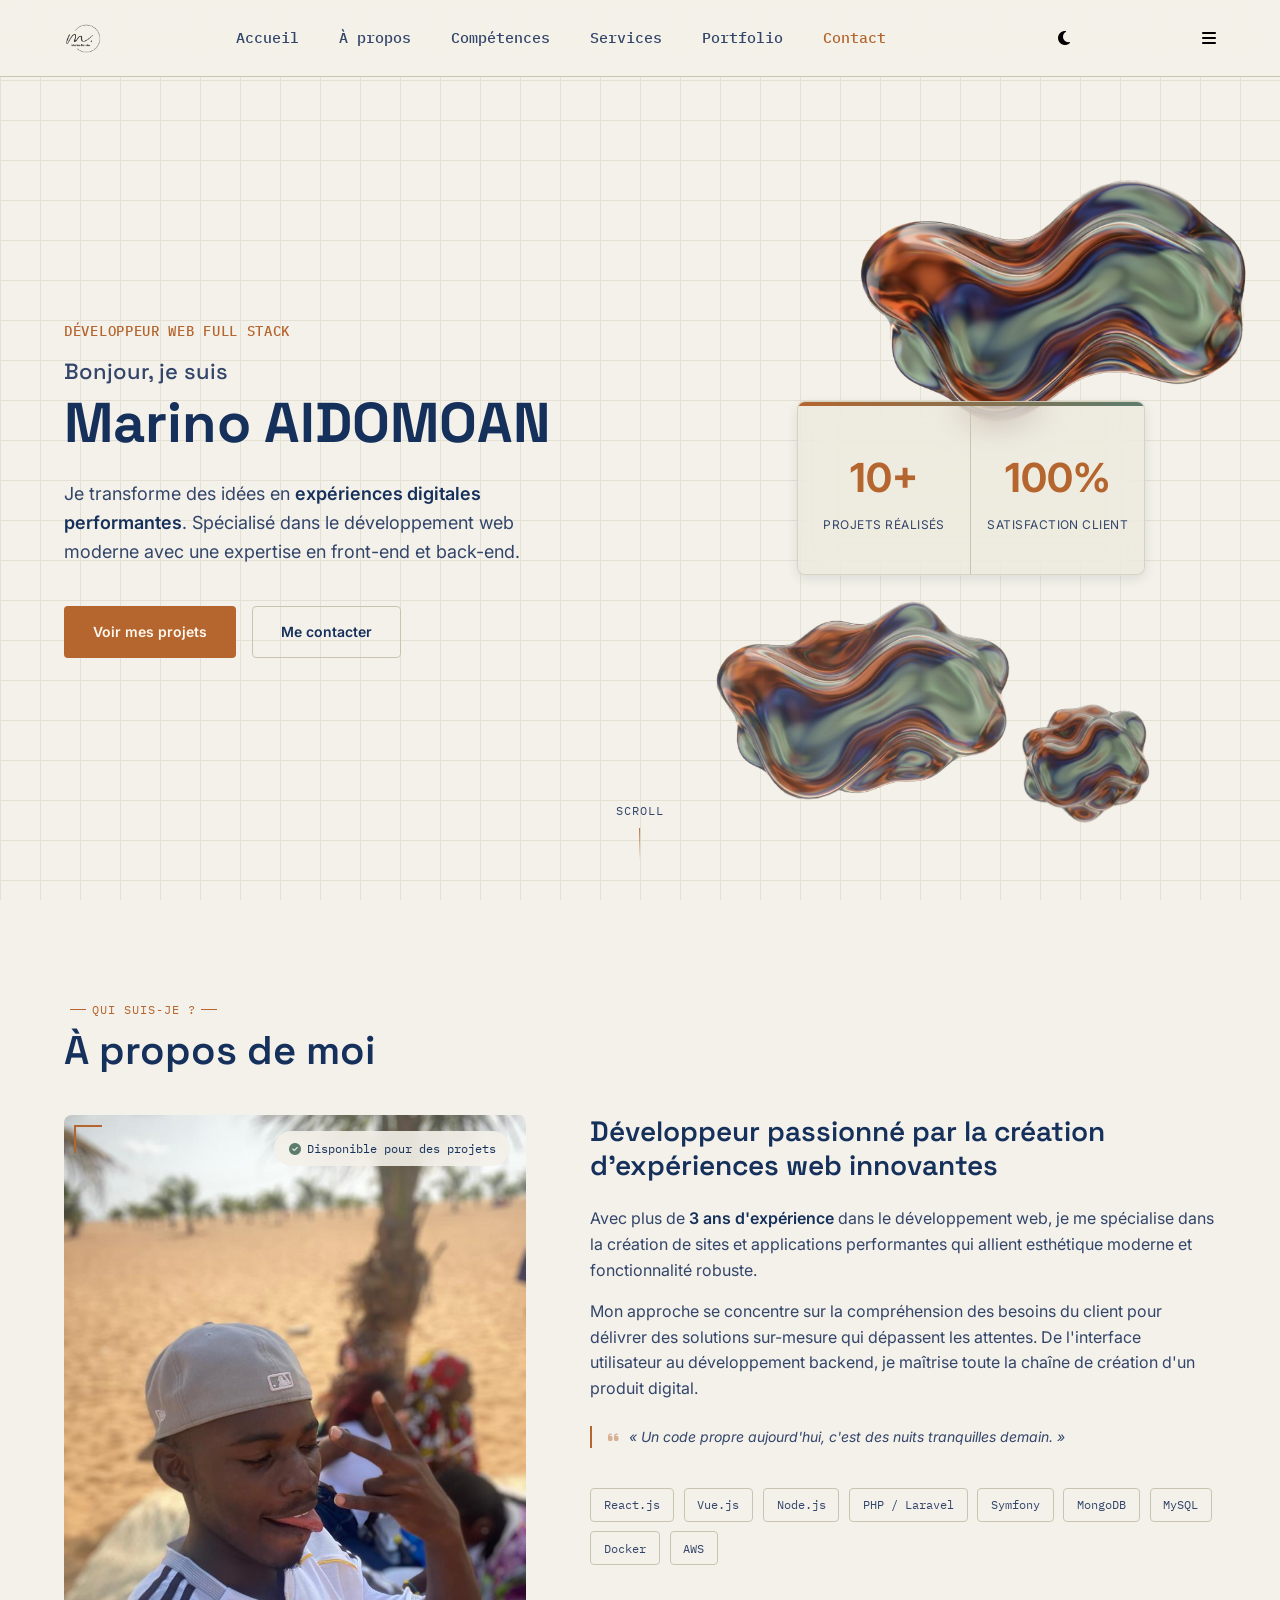
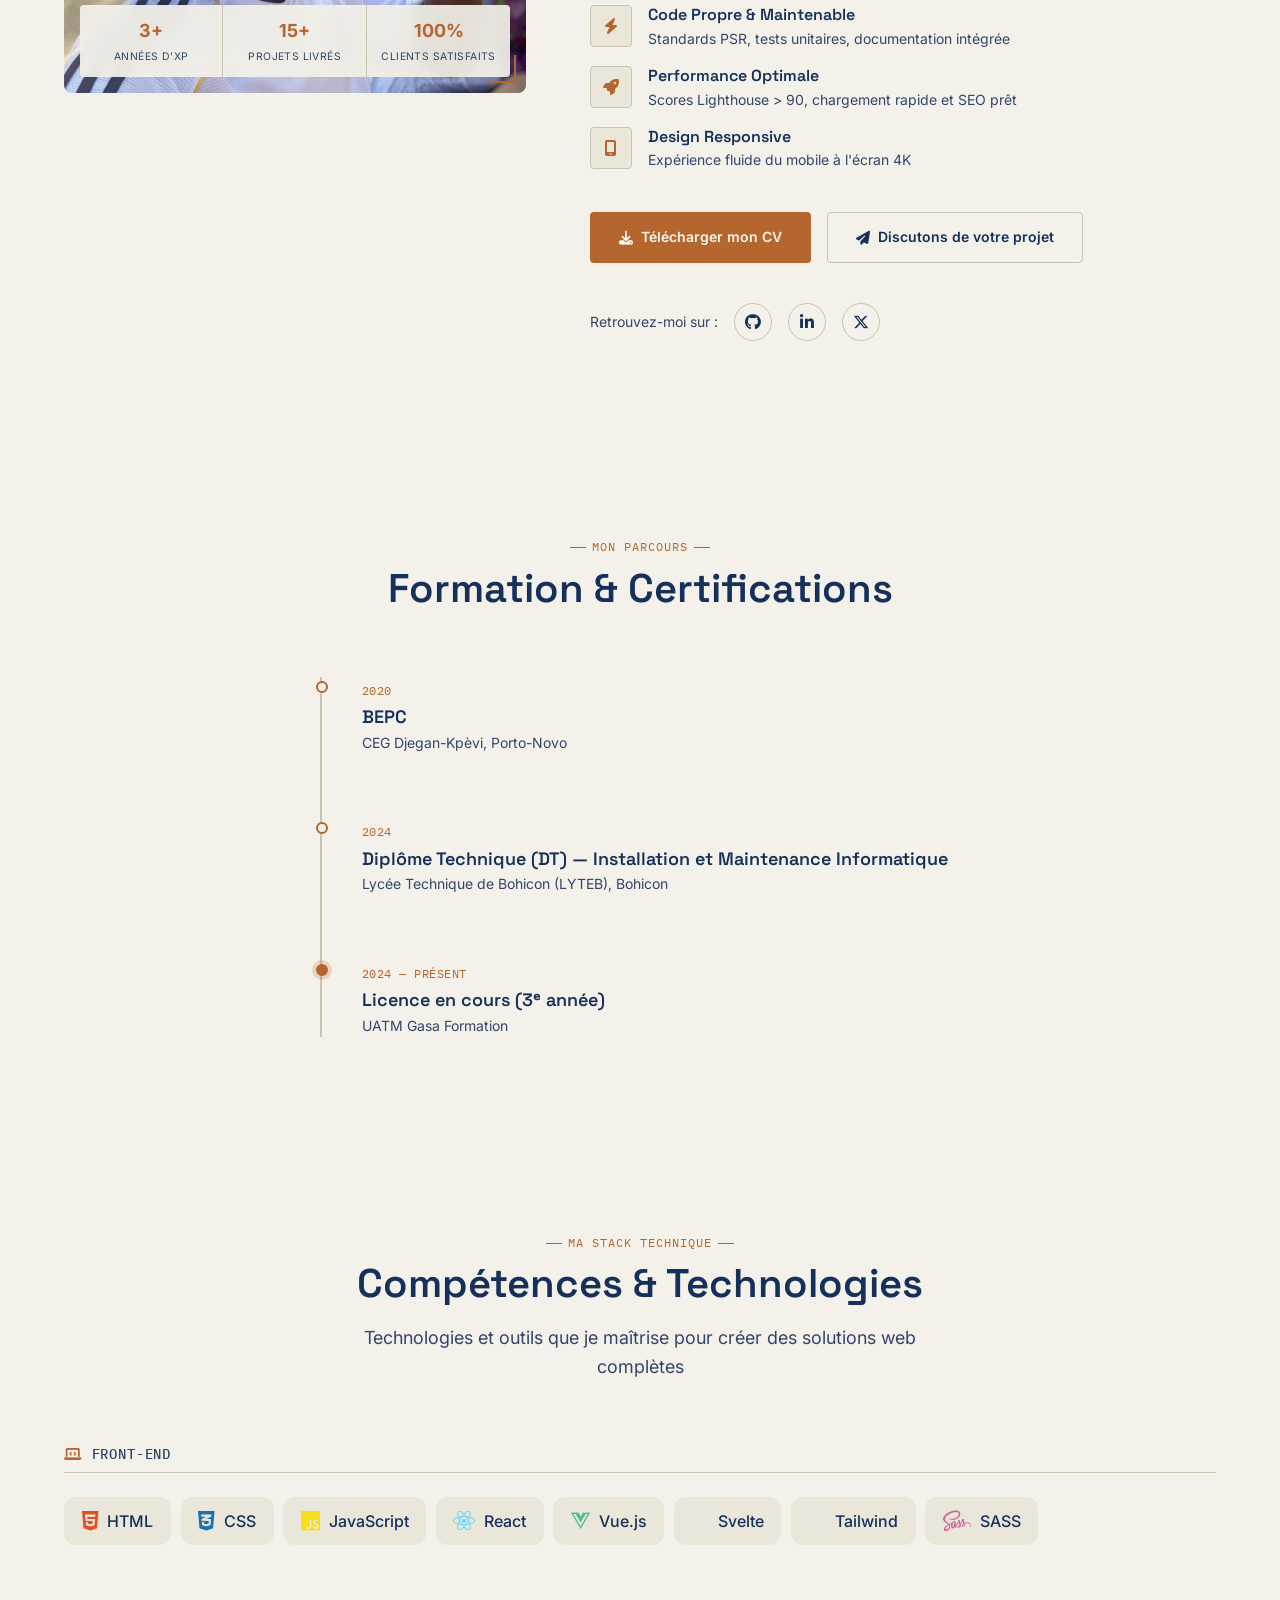
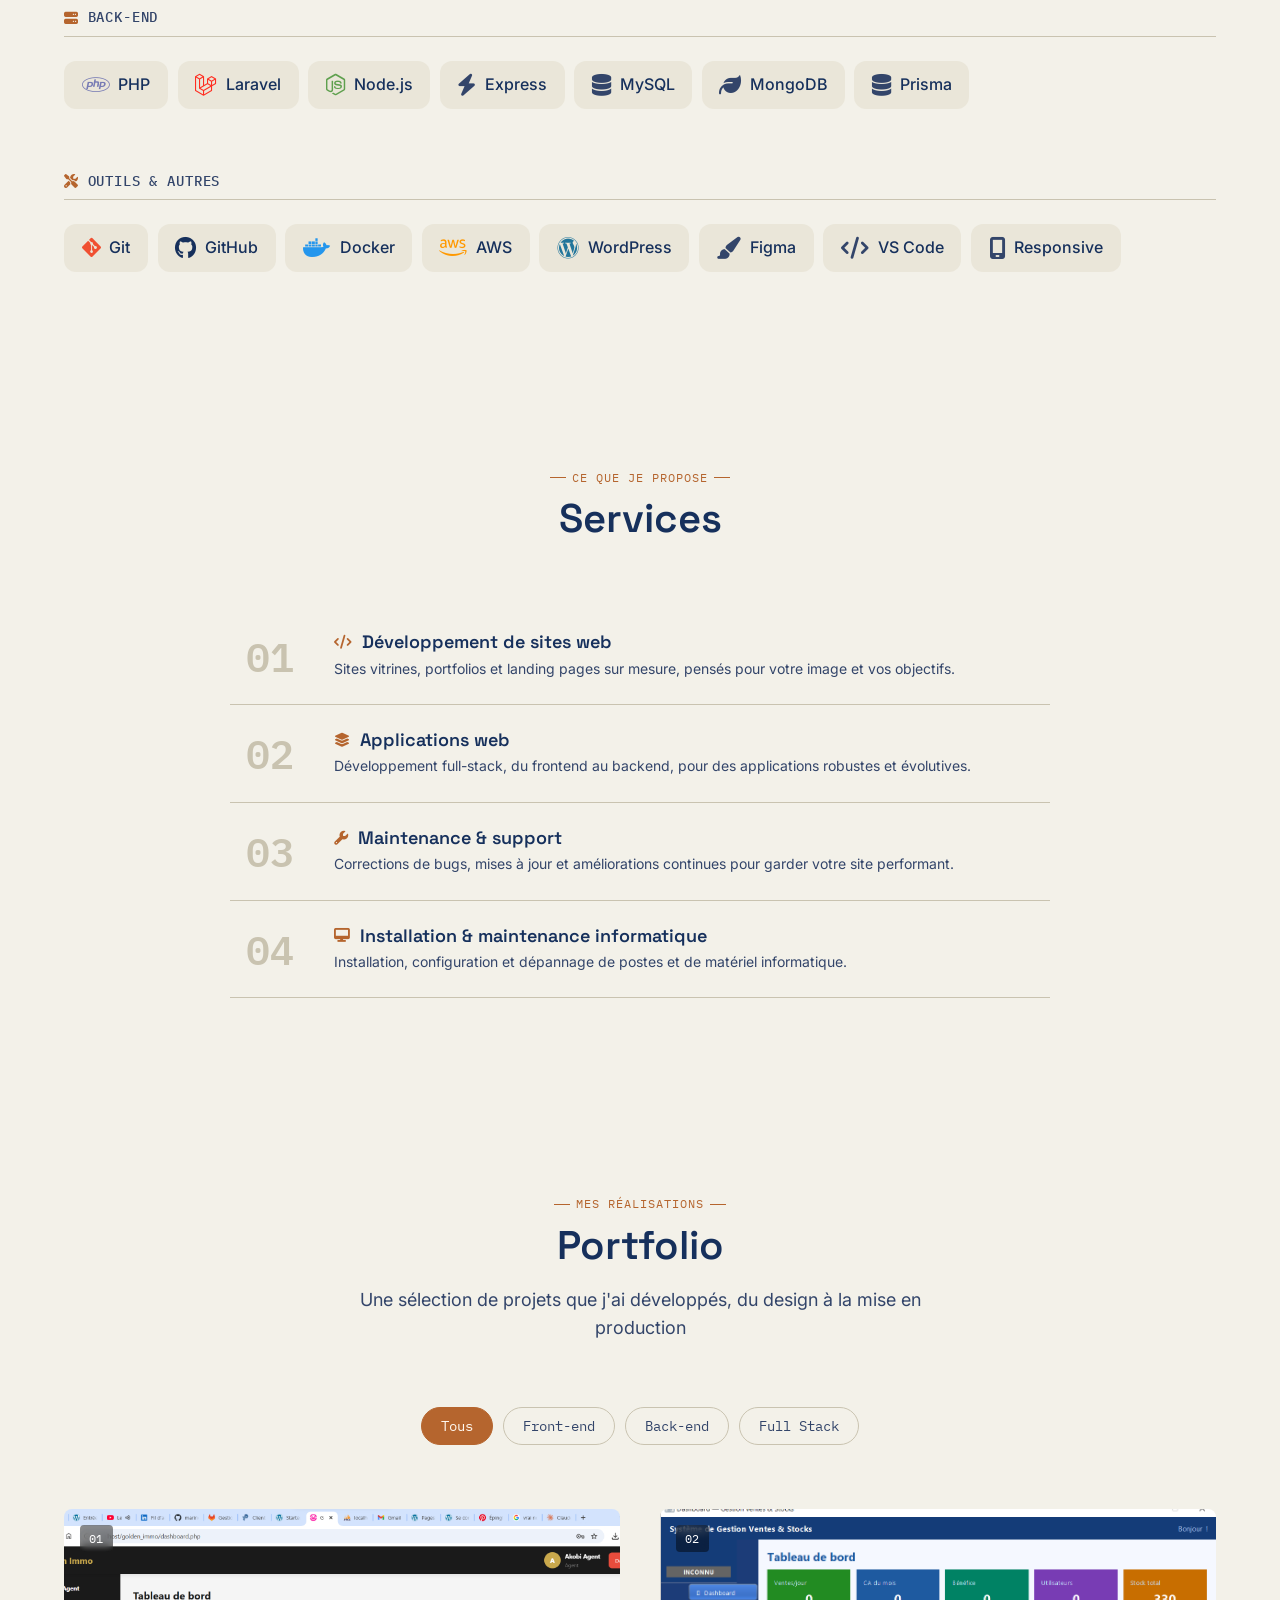
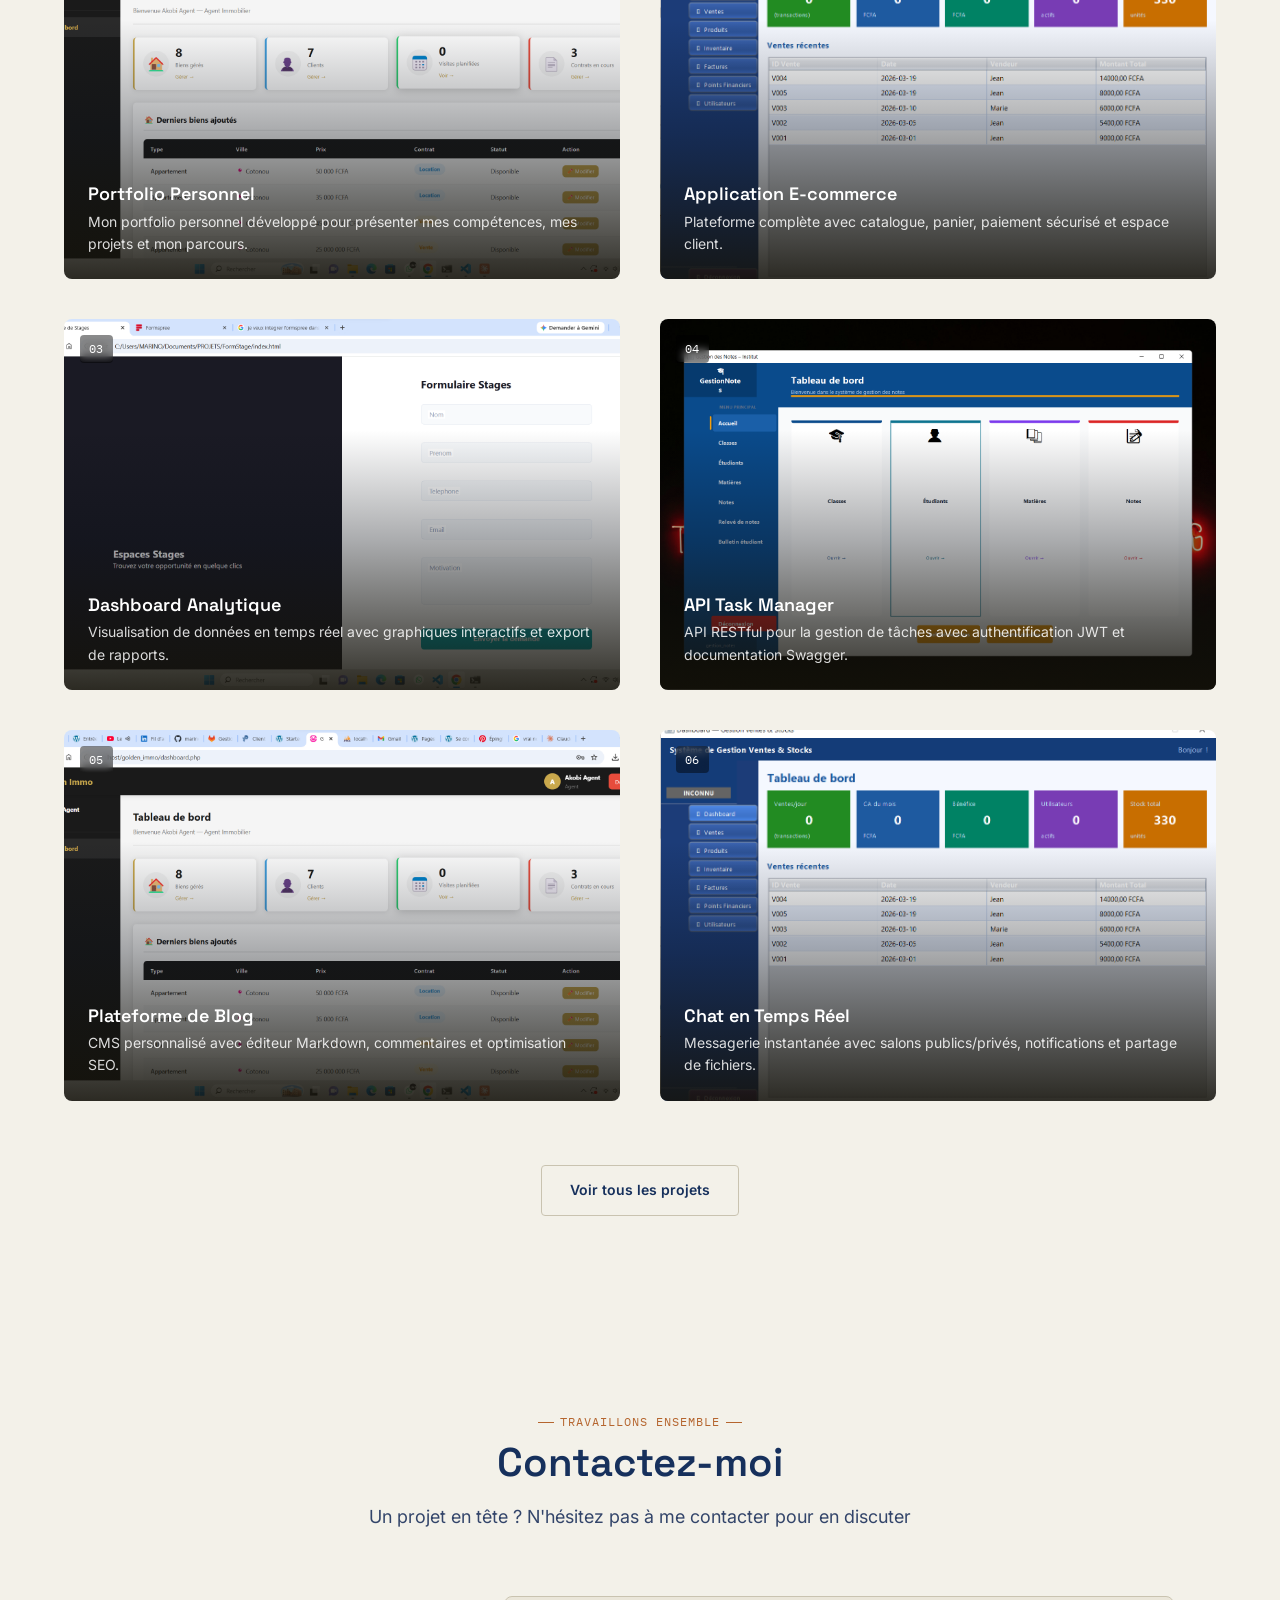
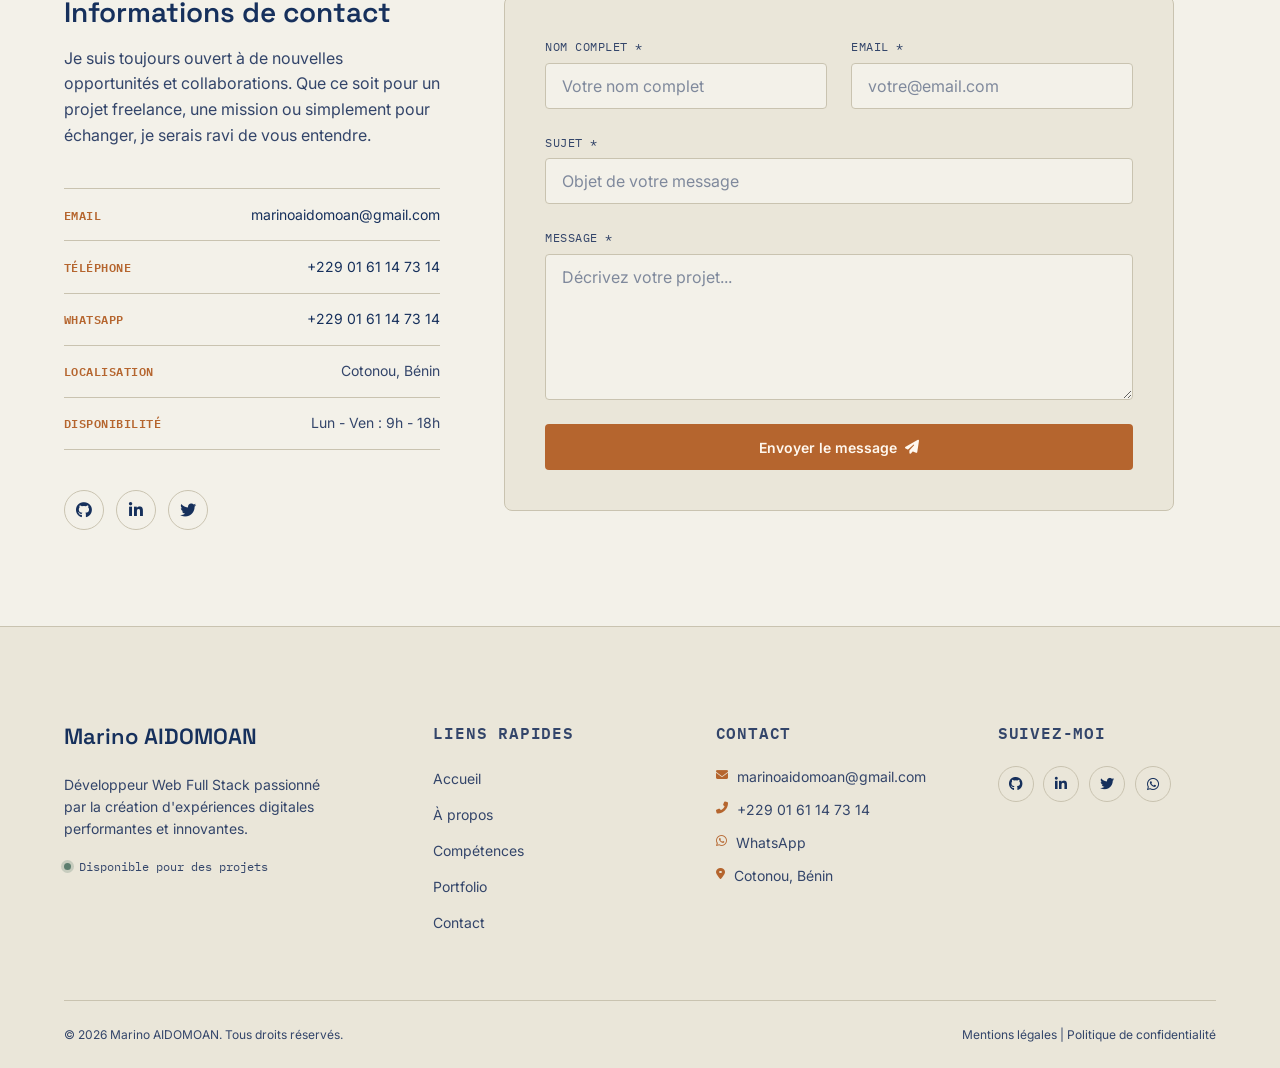
==== index.html @ edccc571 "Ajout de quelque photo de projets" ====
<!DOCTYPE html>
<html lang="fr">
<head>
    <meta charset="UTF-8">
    <meta name="viewport" content="width=device-width, initial-scale=1.0">
    <title>Marino AIDOMOAN | Développeur Web Full Stack</title>

    <!--Icon site-->
    <link rel="icon" type="image/png" href="assets/img/Marino (1).png">

    <!--Polices & icônes-->
    <link rel="preconnect" href="https://fonts.googleapis.com">
    <link rel="preconnect" href="https://fonts.gstatic.com" crossorigin>
    <link href="https://fonts.googleapis.com/css2?family=Space+Grotesk:wght@400;500;600;700&family=Inter:wght@400;500;600;700;800&family=IBM+Plex+Mono:wght@400;500;600&display=swap" rel="stylesheet">

    <!--Icônes Font Awesome-->
    <link rel="stylesheet" href="https://cdnjs.cloudflare.com/ajax/libs/font-awesome/6.5.2/css/all.min.css">

    <link rel="stylesheet" href="style.css">
</head>
<body>

    <header class="en-tete" role="banner" aria-label="En‑tête du site">
        <div class="conteneur barre-nav">
            <!-- Logo avec image -->
            <a href="#accueil" class="logo" aria-label="LK CONSULT - Retour à l'accueil">
            <img src="assets/img/Marino (1).png" alt="Logo Marino - Développeur Web Full Stack" class="logo-image" width="180" height="60" />
            </a>
    
            <nav aria-label="Navigation principale">
            <ul class="menu-liste" id="menu-liste">
                <li><a href="#accueil" class="menu-lien">Accueil</a></li>
                <li><a href="#apropos" class="menu-lien">À propos</a></li>
                <li><a href="#competences" class="menu-lien">Compétences</a></li>
                <li><a href="#services" class="menu-lien">Services</a></li>
                <li><a href="#portfolio" class="menu-lien">Portfolio</a></li>
                <li><a href="#contact" class="menu-lien menu-lien-contact">Contact</a></li>
            </ul>
            </nav>

            <!-- bouton de bascule de thème -->
            <button class="theme-toggle" id="theme-toggle" aria-label="Changer de thème">
                <i class="fa-solid fa-moon" id="theme-icon" aria-hidden="true"></i>
            </button>
            
            <!-- Bouton menu mobile -->
            <button class="bouton-menu-mobile" id="bouton-menu-mobile"
                    aria-label="Ouvrir le menu"
                    aria-expanded="false"
                    aria-controls="menu-liste">
            <i class="fa-solid fa-bars" aria-hidden="true"></i>
            </button>
        </div>
    </header>

    <main>

        <section id="accueil" class="hero">
 
            <div class="hero-bg"></div>
            <div class="conteneur conteneur-hero">
                <div class="contenu-hero">
                    <div class="etiquette-hero">Développeur Web Full Stack</div>
                    <h1 class="titre-hero">
                        <span class="salutation-hero">Bonjour, je suis</span>
                        <span class="nom-hero">Marino AIDOMOAN</span>
                    </h1>
                    <p class="description-hero">
                        Je transforme des idées en <strong>expériences digitales performantes</strong>. 
                        Spécialisé dans le développement web moderne avec une expertise en front-end et back-end.
                    </p>
                    <div class="actions-hero">
                        <a href="#portfolio" class="bouton bouton-primaire">Voir mes projets</a>
                        <a href="#contact" class="bouton bouton-secondaire">Me contacter</a>
                    </div>
                </div>

                <div class="visuel-hero">
                    
                    <div class="blobs-hero" aria-hidden="true">
                        <img src="assets/img/blob-moyen.png" alt="" class="blob-img moyen">
                        <img src="assets/img/blob-grand.png" alt="" class="blob-img grand">
                        <img src="assets/img/blob-petit.png" alt="" class="blob-img petit">
                    </div>

                    <div class="carte-hero">
                        <div class="ligne-carte"></div>
                        <div class="contenu-carte">
                            <div class="stat-carte">
                                <span class="chiffre-stat">10+</span>
                                <span class="libelle-stat">Projets réalisés</span>
                            </div>
                            <div class="stat-carte">
                                <span class="chiffre-stat">100%</span>
                                <span class="libelle-stat">Satisfaction client</span>
                            </div>
                        </div>
                    </div>
                </div>
            </div>
            <div class="indicateur-scroll">
                <span>Scroll</span>
                <div class="ligne-scroll"></div>
            </div>
 
        </section>

        <section id="apropos" class="about">

            <div class="conteneur">

                <!-- En-tête -->
                <div class="en-tete-section">
                    <span class="label-section">Qui suis-je ?</span>
                    <h2 class="titre-section">À propos de moi</h2>
                </div>

                <!-- Grille principale -->
                <div class="grille-apropos">

                    <!-- Colonne gauche : Photo + badges -->
                    <div class="colonne-image">
                        <div class="conteneur-image">
                            <img 
                                src="assets/img/maphoto.jpeg" 
                                alt="Marino AIDOMOAN - Développeur Full Stack" 
                                class="photo-profil"
                            >
                        </div>

                        <!-- Badge "disponible" -->
                        <div class="badge-disponible">
                            <i class="fas fa-circle-check" aria-hidden="true"></i>
                            <span>Disponible pour des projets</span>
                        </div>

                        <!-- Mini-stats superposées sur la photo -->
                        <div class="superposition-stats">
                            <div class="puce-stat">
                                <span class="chiffre-stat">3+</span>
                                <span class="libelle-stat">Années d'XP</span>
                            </div>
                            <div class="puce-stat">
                                <span class="chiffre-stat">15+</span>
                                <span class="libelle-stat">Projets livrés</span>
                            </div>
                            <div class="puce-stat">
                                <span class="chiffre-stat">100%</span>
                                <span class="libelle-stat">Clients satisfaits</span>
                            </div>
                        </div>
                    </div>

                    <!-- Colonne droite : Contenu -->
                    <div class="colonne-contenu">

                        <h3 class="sous-titre-apropos">
                            Développeur passionné par la création d'expériences web innovantes
                        </h3>

                        <p class="texte-apropos">
                            Avec plus de <strong>3 ans d'expérience</strong> dans le développement web, 
                            je me spécialise dans la création de sites et applications performantes 
                            qui allient esthétique moderne et fonctionnalité robuste.
                        </p>

                        <p class="texte-apropos">
                            Mon approche se concentre sur la compréhension des besoins du client 
                            pour délivrer des solutions sur-mesure qui dépassent les attentes. 
                            De l'interface utilisateur au développement backend, 
                            je maîtrise toute la chaîne de création d'un produit digital.
                        </p>

                        <!-- Citation / Philosophie -->
                        <div class="citation-apropos">
                            <i class="fas fa-quote-left" aria-hidden="true"></i>
                            <p>« Un code propre aujourd'hui, c'est des nuits tranquilles demain. »</p>
                        </div>

                        <!-- Tags techniques (Hard Skills) -->
                        <div class="stack-technique">
                            <span class="etiquette-techno">React.js</span>
                            <span class="etiquette-techno">Vue.js</span>
                            <span class="etiquette-techno">Node.js</span>
                            <span class="etiquette-techno">PHP / Laravel</span>
                            <span class="etiquette-techno">Symfony</span>
                            <span class="etiquette-techno">MongoDB</span>
                            <span class="etiquette-techno">MySQL</span>
                            <span class="etiquette-techno">Docker</span>
                            <span class="etiquette-techno">AWS</span>
                        </div>

                        <!-- Points forts -->
                        <div class="points-forts">
                            <div class="element-point-fort">
                                <div class="icone-point-fort">
                                    <i class="fas fa-bolt" aria-hidden="true"></i>
                                </div>
                                <div>
                                    <h4>Code Propre & Maintenable</h4>
                                    <p>Standards PSR, tests unitaires, documentation intégrée</p>
                                </div>
                            </div>

                            <div class="element-point-fort">
                                <div class="icone-point-fort">
                                    <i class="fas fa-rocket" aria-hidden="true"></i>
                                </div>
                                <div>
                                    <h4>Performance Optimale</h4>
                                    <p>Scores Lighthouse > 90, chargement rapide et SEO prêt</p>
                                </div>
                            </div>

                            <div class="element-point-fort">
                                <div class="icone-point-fort">
                                    <i class="fas fa-mobile-screen" aria-hidden="true"></i>
                                </div>
                                <div>
                                    <h4>Design Responsive</h4>
                                    <p>Expérience fluide du mobile à l'écran 4K</p>
                                </div>
                            </div>
                        </div>

                        <!-- Boutons d'action -->
                        <div class="actions-apropos">
                            <a href="assets/cv-marino-aidomoan.pdf" download class="bouton bouton-primaire">
                                <i class="fas fa-download" aria-hidden="true"></i>
                                Télécharger mon CV
                            </a>
                            <a href="#contact" class="bouton bouton-secondaire">
                                <i class="fas fa-paper-plane" aria-hidden="true"></i>
                                Discutons de votre projet
                            </a>
                        </div>

                        <!-- Réseaux sociaux -->
                        <div class="reseaux-sociaux">
                            <span>Retrouvez-moi sur :</span>
                            <a href="#" aria-label="GitHub">
                                <i class="fab fa-github" aria-hidden="true"></i>
                            </a>
                            <a href="#" aria-label="LinkedIn">
                                <i class="fab fa-linkedin-in" aria-hidden="true"></i>
                            </a>
                            <a href="#" aria-label="Twitter / X">
                                <i class="fab fa-x-twitter" aria-hidden="true"></i>
                            </a>
                        </div>

                    </div> <!-- fin colonne-contenu -->
                </div> <!-- fin grille-apropos -->
            </div> <!-- fin conteneur -->

        </section>

        <section id="parcours" class="parcours">
            <div class="conteneur">

                <div class="en-tete-section centre">
                    <span class="label-section">Mon parcours</span>
                    <h2 class="titre-section">Formation & Certifications</h2>
                </div>

                <ul class="liste-parcours">
                    <li class="etape-parcours">
                        <span class="date-parcours">2020</span>
                        <div class="contenu-etape">
                            <h3>BEPC</h3>
                            <p>CEG Djegan-Kpèvi, Porto-Novo</p>
                        </div>
                    </li>
                    <li class="etape-parcours">
                        <span class="date-parcours">2024</span>
                        <div class="contenu-etape">
                            <h3>Diplôme Technique (DT) — Installation et Maintenance Informatique</h3>
                            <p>Lycée Technique de Bohicon (LYTEB), Bohicon</p>
                        </div>
                    </li>
                    <li class="etape-parcours actuel">
                        <span class="date-parcours">2024 — Présent</span>
                        <div class="contenu-etape">
                            <h3>Licence en cours (3ᵉ année)</h3>
                            <p>UATM Gasa Formation</p>
                        </div>
                    </li>
                </ul>

            </div>
        </section>

        <section id="competences" class="skills">

            <div class="conteneur">

                <!-- En-tête -->
                <div class="en-tete-section centre">
                    <span class="label-section">Ma Stack Technique</span>
                    <h2 class="titre-section">Compétences & Technologies</h2>
                    <p class="description-section">
                        Technologies et outils que je maîtrise pour créer des solutions web complètes
                    </p>
                </div>

                <!-- Grille des compétences (3 colonnes) -->
                <div class="grille-competences">

                    <!-- ===== CATÉGORIE : FRONT-END ===== -->
                    <div class="categorie-competence">
                        <div class="entete-categorie">
                            <i class="fas fa-laptop-code" aria-hidden="true"></i>
                            <h3 class="titre-categorie">Front-End</h3>
                        </div>
                        <div class="liste-technos">
                            <span class="techno">
                                <i class="fab fa-html5" aria-hidden="true"></i>
                                HTML
                            </span>
                            <span class="techno">
                                <i class="fab fa-css3-alt" aria-hidden="true"></i>
                                CSS
                            </span>
                            <span class="techno">
                                <i class="fab fa-js" aria-hidden="true"></i>
                                JavaScript
                            </span>
                            <span class="techno">
                                <i class="fab fa-react" aria-hidden="true"></i>
                                React
                            </span>
                            <span class="techno">
                                <i class="fab fa-vuejs" aria-hidden="true"></i>
                                Vue.js
                            </span>
                            <span class="techno">
                                <img src="https://cdn.simpleicons.org/svelte/FF3E00" alt="" class="icone-marque">
                                Svelte
                            </span>
                            <span class="techno">
                                <img src="https://cdn.simpleicons.org/tailwindcss/38BDF8" alt="" class="icone-marque">
                                Tailwind
                            </span>
                            <span class="techno">
                                <i class="fab fa-sass" aria-hidden="true"></i>
                                SASS
                            </span>
                        </div>
                    </div>

                    <!-- ===== CATÉGORIE : BACK-END ===== -->
                    <div class="categorie-competence">
                        <div class="entete-categorie">
                            <i class="fas fa-server" aria-hidden="true"></i>
                            <h3 class="titre-categorie">Back-End</h3>
                        </div>
                        <div class="liste-technos">
                            <span class="techno">
                                <i class="fab fa-php" aria-hidden="true"></i>
                                PHP
                            </span>
                            <span class="techno">
                                <i class="fab fa-laravel" aria-hidden="true"></i>
                                Laravel
                            </span>
                            <span class="techno">
                                <i class="fab fa-node-js" aria-hidden="true"></i>
                                Node.js
                            </span>
                            <span class="techno">
                                <i class="fas fa-bolt" aria-hidden="true"></i>
                                Express
                            </span>
                            <span class="techno">
                                <i class="fas fa-database" aria-hidden="true"></i>
                                MySQL
                            </span>
                            <span class="techno">
                                <i class="fas fa-leaf" aria-hidden="true"></i>
                                MongoDB
                            </span>
                            <span class="techno">
                                <i class="fas fa-database" aria-hidden="true"></i>
                                Prisma
                            </span>
                        </div>
                    </div>

                    <!-- ===== CATÉGORIE : OUTILS & AUTRES ===== -->
                    <div class="categorie-competence">
                        <div class="entete-categorie">
                            <i class="fas fa-tools" aria-hidden="true"></i>
                            <h3 class="titre-categorie">Outils & Autres</h3>
                        </div>
                        <div class="liste-technos">
                            <span class="techno">
                                <i class="fab fa-git-alt" aria-hidden="true"></i>
                                Git
                            </span>
                            <span class="techno">
                                <i class="fab fa-github" aria-hidden="true"></i>
                                GitHub
                            </span>
                            <span class="techno">
                                <i class="fab fa-docker" aria-hidden="true"></i>
                                Docker
                            </span>
                            <span class="techno">
                                <i class="fab fa-aws" aria-hidden="true"></i>
                                AWS
                            </span>
                            <span class="techno">
                                <i class="fab fa-wordpress" aria-hidden="true"></i>
                                WordPress
                            </span>
                            <span class="techno">
                                <i class="fas fa-paint-brush" aria-hidden="true"></i>
                                Figma
                            </span>
                            <span class="techno">
                                <i class="fas fa-code" aria-hidden="true"></i>
                                VS Code
                            </span>
                            <span class="techno">
                                <i class="fas fa-mobile-screen" aria-hidden="true"></i>
                                Responsive
                            </span>
                        </div>
                    </div>

                </div> <!-- fin grille-competences -->
            </div> <!-- fin conteneur -->

        </section>

        <section id="services" class="services">
            <div class="conteneur">

                <div class="en-tete-section centre">
                    <span class="label-section">Ce que je propose</span>
                    <h2 class="titre-section">Services</h2>
                </div>

                <div class="liste-services">

                    <div class="ligne-service">
                        <span class="numero-service">01</span>
                        <div class="contenu-service">
                            <h3><i class="fa-solid fa-code icone-service"></i> Développement de sites web</h3>
                            <p>Sites vitrines, portfolios et landing pages sur mesure, pensés pour votre image et vos objectifs.</p>
                        </div>
                    </div>

                    <div class="ligne-service">
                        <span class="numero-service">02</span>
                        <div class="contenu-service">
                            <h3><i class="fa-solid fa-layer-group icone-service"></i> Applications web</h3>
                            <p>Développement full-stack, du frontend au backend, pour des applications robustes et évolutives.</p>
                        </div>
                    </div>

                    <div class="ligne-service">
                        <span class="numero-service">03</span>
                        <div class="contenu-service">
                            <h3><i class="fa-solid fa-wrench icone-service"></i> Maintenance & support</h3>
                            <p>Corrections de bugs, mises à jour et améliorations continues pour garder votre site performant.</p>
                        </div>
                    </div>

                    <div class="ligne-service">
                        <span class="numero-service">04</span>
                        <div class="contenu-service">
                            <h3><i class="fa-solid fa-desktop icone-service"></i> Installation & maintenance informatique</h3>
                            <p>Installation, configuration et dépannage de postes et de matériel informatique.</p>
                        </div>
                    </div>

                </div>

            </div>
        </section>

        <section id="portfolio" class="portfolio">

    <div class="conteneur">

        <!-- En-tête -->
        <div class="en-tete-section centre">
            <span class="label-section">Mes Réalisations</span>
            <h2 class="titre-section">Portfolio</h2>
            <p class="description-section">
                Une sélection de projets que j'ai développés, du design à la mise en production
            </p>
        </div>

        <!-- Filtres -->
        <div class="filtres-portfolio">
            <button class="bouton-filtre actif" data-filtre="tous">Tous</button>
            <button class="bouton-filtre" data-filtre="frontend">Front-end</button>
            <button class="bouton-filtre" data-filtre="backend">Back-end</button>
            <button class="bouton-filtre" data-filtre="fullstack">Full Stack</button>
        </div>

        <!-- Grille des projets -->
        <div class="grille-projets-visuels">

            <!-- PROJET 01 : PORTFOLIO PERSONNEL -->
            <article class="carte-projet-v" data-filtre="fullstack">
                <span class="reperage-projet">01</span>
                <img src="assets/img/projets/projet-01.png" alt="Portfolio personnel de Marino AIDOMOAN" loading="lazy">
                <div class="voile-projet-v"></div>
                <div class="base-projet-v">
                    <h3>Portfolio Personnel</h3>
                    <p>Mon portfolio personnel développé pour présenter mes compétences, mes projets et mon parcours.</p>
                    <div class="stack-v">
                        <span class="tech-tag"><i class="fa-brands fa-html5"></i> HTML5</span>
                        <span class="tech-tag"><i class="fa-brands fa-css3-alt"></i> CSS3</span>
                        <span class="tech-tag"><i class="fa-brands fa-js"></i> JavaScript</span>
                    </div>
                    <div class="liens-v">
                        <a href="#" target="_blank" rel="noopener" aria-label="Voir le site"><i class="fa-solid fa-arrow-up-right-from-square"></i></a>
                        <a href="#" target="_blank" rel="noopener" aria-label="Voir le code"><i class="fa-brands fa-github"></i></a>
                    </div>
                </div>
            </article>

            <!-- PROJET 02 : E-COMMERCE -->
            <article class="carte-projet-v" data-filtre="fullstack">
                <span class="reperage-projet">02</span>
                <img src="assets/img/projets/projet-02.png" alt="Application E-commerce Moderne" loading="lazy">
                <div class="voile-projet-v"></div>
                <div class="base-projet-v">
                    <h3>Application E-commerce</h3>
                    <p>Plateforme complète avec catalogue, panier, paiement sécurisé et espace client.</p>
                    <div class="stack-v">
                        <span class="tech-tag"><i class="fa-brands fa-react"></i> React</span>
                        <span class="tech-tag"><i class="fa-brands fa-node-js"></i> Node.js</span>
                        <span class="tech-tag"><i class="fa-solid fa-database"></i> MongoDB</span>
                    </div>
                    <div class="liens-v">
                        <a href="#" target="_blank" rel="noopener" aria-label="Voir le site"><i class="fa-solid fa-arrow-up-right-from-square"></i></a>
                        <a href="#" target="_blank" rel="noopener" aria-label="Voir le code"><i class="fa-brands fa-github"></i></a>
                    </div>
                </div>
            </article>

            <!-- PROJET 03 : DASHBOARD ANALYTIQUE -->
            <article class="carte-projet-v" data-filtre="frontend">
                <span class="reperage-projet">03</span>
                <img src="assets/img/projets/projet-03.png" alt="Dashboard Analytique" loading="lazy">
                <div class="voile-projet-v"></div>
                <div class="base-projet-v">
                    <h3>Dashboard Analytique</h3>
                    <p>Visualisation de données en temps réel avec graphiques interactifs et export de rapports.</p>
                    <div class="stack-v">
                        <span class="tech-tag"><i class="fa-brands fa-react"></i> React</span>
                        <span class="tech-tag"><i class="fa-solid fa-chart-pie"></i> Chart.js</span>
                        <span class="tech-tag"><img src="https://cdn.simpleicons.org/tailwindcss/38BDF8" class="icone-marque" alt=""> Tailwind</span>
                    </div>
                    <div class="liens-v">
                        <a href="#" target="_blank" rel="noopener" aria-label="Voir le site"><i class="fa-solid fa-arrow-up-right-from-square"></i></a>
                        <a href="#" target="_blank" rel="noopener" aria-label="Voir le code"><i class="fa-brands fa-github"></i></a>
                    </div>
                </div>
            </article>

            <!-- PROJET 04 : API TASK MANAGER -->
            <article class="carte-projet-v" data-filtre="backend">
                <span class="reperage-projet">04</span>
                <img src="assets/img/projets/projet-04.png" alt="API Task Manager" loading="lazy">
                <div class="voile-projet-v"></div>
                <div class="base-projet-v">
                    <h3>API Task Manager</h3>
                    <p>API RESTful pour la gestion de tâches avec authentification JWT et documentation Swagger.</p>
                    <div class="stack-v">
                        <span class="tech-tag"><i class="fa-brands fa-node-js"></i> Node.js</span>
                        <span class="tech-tag"><i class="fa-solid fa-bolt"></i> Express</span>
                        <span class="tech-tag"><i class="fa-solid fa-database"></i> PostgreSQL</span>
                    </div>
                    <div class="liens-v">
                        <a href="#" target="_blank" rel="noopener" aria-label="Voir la doc API"><i class="fa-solid fa-book"></i></a>
                        <a href="#" target="_blank" rel="noopener" aria-label="Voir le code"><i class="fa-brands fa-github"></i></a>
                    </div>
                </div>
            </article>

            <!-- PROJET 05 : PLATEFORME DE BLOG -->
            <article class="carte-projet-v" data-filtre="fullstack">
                <span class="reperage-projet">05</span>
                <img src="assets/img/projets/projet-01.png" alt="Plateforme de Blog" loading="lazy">
                <div class="voile-projet-v"></div>
                <div class="base-projet-v">
                    <h3>Plateforme de Blog</h3>
                    <p>CMS personnalisé avec éditeur Markdown, commentaires et optimisation SEO.</p>
                    <div class="stack-v">
                        <span class="tech-tag">Next.js</span>
                        <span class="tech-tag">Prisma</span>
                        <span class="tech-tag"><i class="fa-solid fa-database"></i> PostgreSQL</span>
                    </div>
                    <div class="liens-v">
                        <a href="#" target="_blank" rel="noopener" aria-label="Voir le site"><i class="fa-solid fa-arrow-up-right-from-square"></i></a>
                        <a href="#" target="_blank" rel="noopener" aria-label="Voir le code"><i class="fa-brands fa-github"></i></a>
                    </div>
                </div>
            </article>

            <!-- PROJET 06 : CHAT EN TEMPS RÉEL -->
            <article class="carte-projet-v" data-filtre="backend">
                <span class="reperage-projet">06</span>
                <img src="assets/img/projets/projet-02.png" alt="Application Chat en Temps Réel" loading="lazy">
                <div class="voile-projet-v"></div>
                <div class="base-projet-v">
                    <h3>Chat en Temps Réel</h3>
                    <p>Messagerie instantanée avec salons publics/privés, notifications et partage de fichiers.</p>
                    <div class="stack-v">
                        <span class="tech-tag"><i class="fa-solid fa-bolt"></i> Socket.io</span>
                        <span class="tech-tag"><i class="fa-brands fa-node-js"></i> Node.js</span>
                        <span class="tech-tag"><i class="fa-solid fa-database"></i> Redis</span>
                    </div>
                    <div class="liens-v">
                        <a href="#" target="_blank" rel="noopener" aria-label="Voir le site"><i class="fa-solid fa-arrow-up-right-from-square"></i></a>
                        <a href="#" target="_blank" rel="noopener" aria-label="Voir le code"><i class="fa-brands fa-github"></i></a>
                    </div>
                </div>
            </article>

        </div> <!-- fin grille-projets-visuels -->

        <div class="action-portfolio">
            <a href="#" class="bouton bouton-secondaire">Voir tous les projets</a>
        </div>

    </div> <!-- fin conteneur -->

</section>

        <section id="contact" class="contact">

            <div class="conteneur">

                <!-- En-tête -->
                <div class="en-tete-section centre">
                    <span class="label-section">Travaillons Ensemble</span>
                    <h2 class="titre-section">Contactez-moi</h2>
                    <p class="description-section">
                        Un projet en tête ? N'hésitez pas à me contacter pour en discuter
                    </p>
                </div>

                <!-- Grille Contact -->
                <div class="grille-contact">

                    <!-- ===== COLONNE GAUCHE : INFORMATIONS ===== -->
                    <div class="infos-contact">

                        <h3 class="sous-titre-contact">Informations de contact</h3>
                        <p class="texte-contact">
                            Je suis toujours ouvert à de nouvelles opportunités et collaborations.
                            Que ce soit pour un projet freelance, une mission ou simplement pour échanger,
                            je serais ravi de vous entendre.
                        </p>

                        <!-- Détails de contact -->
                        <div class="details-contact">

                            <!-- Email -->
                            <div class="item-contact">
                                <div class="icone-contact">
                                    <i class="fas fa-envelope" aria-hidden="true"></i>
                                </div>
                                <div>
                                    <h4>Email</h4>
                                    <a href="mailto:marinoaidomoan@gmail.com">marinoaidomoan@gmail.com</a>
                                </div>
                            </div>

                            <!-- Téléphone -->
                            <div class="item-contact">
                                <div class="icone-contact">
                                    <i class="fas fa-phone-alt" aria-hidden="true"></i>
                                </div>
                                <div>
                                    <h4>Téléphone</h4>
                                    <a href="tel:+2290161147314">+229 01 61 14 73 14</a>
                                </div>
                            </div>

                            <!-- WhatsApp -->
                            <div class="item-contact">
                                <div class="icone-contact">
                                    <i class="fab fa-whatsapp" aria-hidden="true"></i>
                                </div>
                                <div>
                                    <h4>WhatsApp</h4>
                                    <a href="https://wa.me/2290161147314" target="_blank" rel="noopener">
                                        +229 01 61 14 73 14
                                    </a>
                                </div>
                            </div>

                            <!-- Localisation -->
                            <div class="item-contact">
                                <div class="icone-contact">
                                    <i class="fas fa-map-marker-alt" aria-hidden="true"></i>
                                </div>
                                <div>
                                    <h4>Localisation</h4>
                                    <p>Cotonou, Bénin</p>
                                </div>
                            </div>

                            <!-- Disponibilité -->
                            <div class="item-contact">
                                <div class="icone-contact">
                                    <i class="fas fa-clock" aria-hidden="true"></i>
                                </div>
                                <div>
                                    <h4>Disponibilité</h4>
                                    <p>Lun - Ven : 9h - 18h</p>
                                </div>
                            </div>

                        </div>

                        <!-- Réseaux sociaux (sans CodePen) -->
                        <div class="reseaux-sociaux-contact">
                            <a href="https://github.com/ton-compte" target="_blank" rel="noopener" aria-label="GitHub">
                                <i class="fab fa-github" aria-hidden="true"></i>
                            </a>
                            <a href="https://linkedin.com/in/ton-compte" target="_blank" rel="noopener" aria-label="LinkedIn">
                                <i class="fab fa-linkedin-in" aria-hidden="true"></i>
                            </a>
                            <a href="https://twitter.com/ton-compte" target="_blank" rel="noopener" aria-label="Twitter">
                                <i class="fab fa-twitter" aria-hidden="true"></i>
                            </a>
                        </div>

                    </div>

                    <!-- ===== COLONNE DROITE : FORMULAIRE ===== -->
                    <form id="formulaire-contact" class="formulaire-contact" novalidate>

                        <div class="ligne-formulaire">
                            <div class="groupe-formulaire">
                                <label for="nom">Nom complet *</label>
                                <input type="text" id="nom" name="nom" required placeholder="Votre nom complet">
                            </div>
                            <div class="groupe-formulaire">
                                <label for="email">Email *</label>
                                <input type="email" id="email" name="email" required placeholder="votre@email.com">
                            </div>
                        </div>

                        <div class="groupe-formulaire">
                            <label for="sujet">Sujet *</label>
                            <input type="text" id="sujet" name="sujet" required placeholder="Objet de votre message">
                        </div>

                        <div class="groupe-formulaire">
                            <label for="message">Message *</label>
                            <textarea id="message" name="message" rows="6" required placeholder="Décrivez votre projet..."></textarea>
                        </div>

                        <!-- Champ honeypot (anti-spam) -->
                        <div class="champ-honeypot" style="position:absolute;left:-9999px;top:auto;">
                            <label for="honeypot">Ne pas remplir</label>
                            <input type="text" id="honeypot" name="honeypot" tabindex="-1" autocomplete="off">
                        </div>

                        <!-- Bouton d'envoi -->
                        <button type="submit" class="bouton bouton-primaire bouton-envoi" id="bouton-envoi">
                            <span class="texte-bouton">Envoyer le message</span>
                            <i class="fas fa-paper-plane" aria-hidden="true"></i>
                            <span class="spinner" style="display:none;">
                                <i class="fas fa-spinner fa-spin" aria-hidden="true"></i>
                            </span>
                        </button>

                        <!-- Message de succès (caché initialement) -->
                        <div class="message-succes" id="message-succes" role="status" aria-live="polite">
                            <div class="icone-succes" aria-hidden="true"><i class="fa-solid fa-check"></i></div>
                            <h3>Message envoyé avec succès !</h3>
                            <p>Merci pour votre confiance. Je vous recontactera dans les meilleurs délais.</p>
                        </div>

                    </form>

                </div> <!-- fin grille-contact -->

            </div> <!-- fin conteneur -->

        </section>

    </main>

    <!-- ===== PIED DE PAGE (FOOTER) ===== -->
    <footer class="pied-page">
        <div class="conteneur">

            <!-- Grille footer : 4 colonnes -->
            <div class="grille-pied">

                <!-- Colonne 1 : Identité -->
                <div class="colonne-pied">
                    <h3 class="titre-pied">Marino AIDOMOAN</h3>
                    <p class="description-pied">
                        Développeur Web Full Stack passionné par la création d'expériences digitales 
                        performantes et innovantes.
                    </p>
                    <p class="disponible-pied">
                        <span class="point-vert"></span> Disponible pour des projets
                    </p>
                </div>

                <!-- Colonne 2 : Liens rapides -->
                <div class="colonne-pied">
                    <h3 class="titre-pied">Liens rapides</h3>
                    <ul class="liste-liens-pied">
                        <li><a href="#accueil">Accueil</a></li>
                        <li><a href="#apropos">À propos</a></li>
                        <li><a href="#competences">Compétences</a></li>
                        <li><a href="#portfolio">Portfolio</a></li>
                        <li><a href="#contact">Contact</a></li>
                    </ul>
                </div>

                <!-- Colonne 3 : Contact -->
                <div class="colonne-pied">
                    <h3 class="titre-pied">Contact</h3>
                    <ul class="liste-contact-pied">
                        <li>
                            <i class="fas fa-envelope" aria-hidden="true"></i>
                            <a href="mailto:marinoaidomoan@gmail.com">marinoaidomoan@gmail.com</a>
                        </li>
                        <li>
                            <i class="fas fa-phone-alt" aria-hidden="true"></i>
                            <a href="tel:+2290161147314">+229 01 61 14 73 14</a>
                        </li>
                        <li>
                            <i class="fab fa-whatsapp" aria-hidden="true"></i>
                            <a href="https://wa.me/2290161147314" target="_blank" rel="noopener">WhatsApp</a>
                        </li>
                        <li>
                            <i class="fas fa-map-marker-alt" aria-hidden="true"></i>
                            <span>Cotonou, Bénin</span>
                        </li>
                    </ul>
                </div>

                <!-- Colonne 4 : Réseaux sociaux -->
                <div class="colonne-pied">
                    <h3 class="titre-pied">Suivez-moi</h3>
                    <div class="reseaux-pied">
                        <a href="https://github.com/ton-compte" target="_blank" rel="noopener" aria-label="GitHub">
                            <i class="fab fa-github" aria-hidden="true"></i>
                        </a>
                        <a href="https://linkedin.com/in/ton-compte" target="_blank" rel="noopener" aria-label="LinkedIn">
                            <i class="fab fa-linkedin-in" aria-hidden="true"></i>
                        </a>
                        <a href="https://twitter.com/ton-compte" target="_blank" rel="noopener" aria-label="Twitter">
                            <i class="fab fa-twitter" aria-hidden="true"></i>
                        </a>
                        <a href="https://wa.me/2290161147314" target="_blank" rel="noopener" aria-label="WhatsApp">
                            <i class="fab fa-whatsapp" aria-hidden="true"></i>
                        </a>
                    </div>
                </div>

            </div> <!-- fin grille-pied -->

            <!-- Barre de copyright -->
            <div class="copyright-pied">
                <p>
                    &copy; <span id="annee-courante"></span> Marino AIDOMOAN. 
                    Tous droits réservés.
                </p>
                <p class="mentions-legales">
                    <a href="#" data-ouvrir-modale="mentions-legales">Mentions légales</a> | 
                    <a href="#" data-ouvrir-modale="politique-confidentialite">Politique de confidentialité</a>
                </p>
            </div>

        </div> <!-- fin conteneur -->
    </footer>

    <button class="bouton-remonter" id="bouton-remonter" aria-label="Retour en haut">
        <i class="fas fa-arrow-up" aria-hidden="true"></i>
    </button>

    <!-- ===== MODALES LÉGALES ===== -->
    <div class="fond-modale" id="fond-modale">

        <div class="modale" id="modale-mentions-legales">
            <button class="fermer-modale" data-fermer-modale aria-label="Fermer">
                <i class="fa-solid fa-xmark"></i>
            </button>
            <h3>Mentions légales</h3>
            <p>Ce site est un portfolio personnel édité par Marino AIDOMOAN, basé à Cotonou, Bénin. Il présente des projets et compétences à titre professionnel, sans activité commerciale directe en ligne. Le site est hébergé par Vercel Inc. Pour toute question, utilisez le formulaire de contact.</p>
        </div>

        <div class="modale" id="modale-politique-confidentialite">
            <button class="fermer-modale" data-fermer-modale aria-label="Fermer">
                <i class="fa-solid fa-xmark"></i>
            </button>
            <h3>Politique de confidentialité</h3>
            <p>Les informations transmises via le formulaire de contact (nom, email, message) sont utilisées uniquement pour vous répondre. Elles ne sont ni revendues, ni partagées avec des tiers, ni utilisées à des fins de tracking ou de publicité. Aucun cookie de suivi n'est utilisé sur ce site.</p>
        </div>

    </div>

    <script src="script.js" defer></script>
    
</body>
</html>
---- style.css ----
/* ==========================================================================
   MARINO AIDOMOAN — Portfolio
   Clair = tirage diazo (papier ivoire, encre indigo)
   Sombre = cyanotype (fond bleu profond, traits clairs)
   ========================================================================== */

/* ----- 1. Variables (design tokens) ----- */

:root {
    /* Mode clair (diazo) — thème par défaut */
    --couleur-fond: #F3F1E9;
    --couleur-surface: #EAE6D9;
    --couleur-surface-2: #E1DCC9;
    --couleur-texte: #16305C;
    --couleur-texte-att: #33456A;
    --couleur-accent: #B5652E;
    --couleur-accent-clair: #C97D48;
    --couleur-accent-2: #5C7D6E;
    --couleur-bordure: #C9C3B0;
    --couleur-erreur: #B5452E;

    /* Typographie */
    --police-titre: 'Space Grotesk', sans-serif;
    --police-corps: 'Inter', sans-serif;
    --police-mono: 'IBM Plex Mono', monospace;

    /* Échelle de type */
    --taille-xs: 0.75rem;
    --taille-sm: 0.875rem;
    --taille-base: 1rem;
    --taille-md: 1.125rem;
    --taille-lg: 1.375rem;
    --taille-xl: 1.75rem;
    --taille-2xl: 2.5rem;
    --taille-3xl: 3.5rem;

    /* Espacement */
    --espace-xs: 0.5rem;
    --espace-sm: 1rem;
    --espace-md: 1.5rem;
    --espace-lg: 2.5rem;
    --espace-xl: 4rem;
    --espace-2xl: 6rem;

    /* Structure */
    --largeur-max: 1200px;
    --rayon: 4px;
    --rayon-lg: 8px;
    --transition: 0.25s ease;

    /* Ombres (discrètes, on n'est pas dans un style "carte flottante" générique) */
    --ombre-sm: 0 1px 2px rgba(22, 48, 92, 0.08);
    --ombre-md: 0 4px 12px rgba(22, 48, 92, 0.1);
}

/* Mode sombre (cyanotype) */
[data-theme="sombre"] {
    --couleur-fond: #0F2A4D;
    --couleur-surface: #153761;
    --couleur-surface-2: #1B4171;
    --couleur-texte: #EDEFF2;
    --couleur-texte-att: #A9BBD6;
    --couleur-accent: #D68A52;
    --couleur-accent-clair: #E4A06E;
    --couleur-accent-2: #8FB5A3;
    --couleur-bordure: #2A4A76;
    --couleur-erreur: #E08066;

    --ombre-sm: 0 1px 2px rgba(0, 0, 0, 0.25);
    --ombre-md: 0 4px 16px rgba(0, 0, 0, 0.35);
}

/* ----- 2. Reset ----- */

*,
*::before,
*::after {
    margin: 0;
    padding: 0;
    box-sizing: border-box;
}

html {
    scroll-behavior: smooth;
    scroll-padding-top: 90px; /* compense le header fixe pour les ancres */
}

@media (prefers-reduced-motion: reduce) {
    html {
        scroll-behavior: auto;
    }
    *,
    *::before,
    *::after {
        animation-duration: 0.01ms !important;
        animation-iteration-count: 1 !important;
        transition-duration: 0.01ms !important;
    }
}

body {
    font-family: var(--police-corps);
    font-size: var(--taille-base);
    line-height: 1.6;
    color: var(--couleur-texte);
    background-color: var(--couleur-fond);
    transition: background-color var(--transition), color var(--transition);
    /* Trame de plan très discrète en fond, signature du concept */
    background-image:
        linear-gradient(var(--couleur-bordure) 1px, transparent 1px),
        linear-gradient(90deg, var(--couleur-bordure) 1px, transparent 1px);
    background-size: 40px 40px;
    background-attachment: fixed;
    opacity: 1;
}

/* La trame doit rester très subtile : on l'atténue via un pseudo-fond plutôt
   qu'en jouant sur l'opacité du body (qui affecterait le contenu aussi) */
body {
    background-image: none;
    position: relative;
}

body::before {
    content: "";
    position: fixed;
    inset: 0;
    z-index: -1;
    background-image:
        linear-gradient(var(--couleur-bordure) 1px, transparent 1px),
        linear-gradient(90deg, var(--couleur-bordure) 1px, transparent 1px);
    background-size: 40px 40px;
    opacity: 0.35;
    pointer-events: none;
}

img {
    max-width: 100%;
    display: block;
}

a {
    color: inherit;
    text-decoration: none;
}

ul {
    list-style: none;
}

button {
    font-family: inherit;
    cursor: pointer;
    border: none;
    background: none;
}

input,
textarea,
button {
    font-family: inherit;
    font-size: inherit;
}

/* Focus clavier visible partout — non négociable pour l'accessibilité */
a:focus-visible,
button:focus-visible,
input:focus-visible,
textarea:focus-visible {
    outline: 2px solid var(--couleur-accent);
    outline-offset: 3px;
}

/* ----- 3. Typographie ----- */

h1, h2, h3, h4 {
    font-family: var(--police-titre);
    font-weight: 600;
    line-height: 1.2;
    color: var(--couleur-texte);
}

h1 { font-size: var(--taille-3xl); }
h2 { font-size: var(--taille-2xl); }
h3 { font-size: var(--taille-lg); }
h4 { font-size: var(--taille-md); }

p {
    color: var(--couleur-texte-att);
}

strong {
    color: var(--couleur-texte);
    font-weight: 600;
}

/* Utilitaire mono : réservé aux chiffres, cotes, tags techniques —
   jamais à des blocs de texte entiers (on évite l'effet "éditeur de code") */
.chiffre,
.mono {
    font-family: var(--police-mono);
    font-variant-numeric: tabular-nums;
}

/* ----- 4. Layout ----- */

.conteneur {
    width: 100%;
    max-width: var(--largeur-max);
    margin-inline: auto;
    padding-inline: var(--espace-md);
}

@media (max-width: 640px) {
    .conteneur {
        padding-inline: var(--espace-sm);
    }
}

/* En-tête de section réutilisé partout (label + titre + description) */
.en-tete-section {
    margin-bottom: var(--espace-lg);
}

.en-tete-section.centre {
    text-align: center;
    max-width: 640px;
    margin-inline: auto;
    margin-bottom: var(--espace-xl);
}

.label-section {
    display: inline-block;
    font-family: var(--police-mono);
    font-size: var(--taille-xs);
    letter-spacing: 0.08em;
    text-transform: uppercase;
    color: var(--couleur-accent);
    margin-bottom: var(--espace-xs);
}

/* Le label ressemble à une annotation de cote sur un plan : petits traits
   de chaque côté, comme des repères de mesure */
.label-section::before,
.label-section::after {
    content: "";
    display: inline-block;
    width: 16px;
    height: 1px;
    background: var(--couleur-accent);
    vertical-align: middle;
    margin: 0 6px 2px;
}

.titre-section {
    font-size: var(--taille-2xl);
}

.description-section {
    margin-top: var(--espace-sm);
    font-size: var(--taille-md);
}

/* ----- 5. Boutons ----- */

.bouton {
    display: inline-flex;
    align-items: center;
    gap: var(--espace-xs);
    padding: 0.85rem 1.75rem;
    font-size: var(--taille-sm);
    font-weight: 600;
    border-radius: var(--rayon);
    border: 1px solid transparent;
    transition: transform var(--transition), background-color var(--transition), border-color var(--transition);
    white-space: nowrap;
}

.bouton:hover {
    transform: translateY(-2px);
}

.bouton-primaire {
    background-color: var(--couleur-accent);
    color: #FFF8EF;
}

.bouton-primaire:hover {
    background-color: var(--couleur-accent-clair);
}

.bouton-secondaire {
    background-color: transparent;
    color: var(--couleur-texte);
    border-color: var(--couleur-bordure);
}

.bouton-secondaire:hover {
    border-color: var(--couleur-accent);
    color: var(--couleur-accent);
}

/* ======================================
    HEADER & NAIGATIONS
   ======================================= */

   .en-tete {
    position: fixed;
    top: 0;
    left: 0;
    right: 0;
    z-index: 100;
    background-color: color-mix(in srgb, var(--couleur-fond) 96%, transparent);
    backdrop-filter: blur(8px);
    border-bottom: 1px solid var(--couleur-bordure);
}

.barre-nav {
    display: flex;
    align-items: center;
    justify-content: space-between;
    gap: var(--espace-md);
    height: 76px;
}

.logo-image { height: 40px; width: auto; object-fit: contain; }

.menu-liste {
    display: flex;
    align-items: center;
    gap: var(--espace-lg);
    margin-left: auto;
    margin-right: var(--espace-lg);
}

.menu-lien {
    position: relative;
    font-family: var(--police-mono);
    font-size: 0.9375rem;
    font-weight: 500;
    color: var(--couleur-texte-att);
    padding: 0.4rem 0;
    transition: color var(--transition);
}

/* petit trait qui se déploie sous le lien actif/survolé — esprit "cote" */
.menu-lien::after {
    content: "";
    position: absolute;
    left: 0; bottom: -2px;
    width: 0; height: 2px;
    background-color: var(--couleur-accent);
    transition: width var(--transition);
}
.menu-lien:hover, .menu-lien.actif { color: var(--couleur-texte); }
.menu-lien:hover::after, .menu-lien.actif::after { width: 100%; }

.menu-lien-contact { color: var(--couleur-accent); }

.bascule-theme, .bouton-menu-mobile { /* boutons icône ronds */  }

@media (max-width: 860px) {
    /* menu qui se transforme en dropdown plein-largeur sous le header */
    .menu-liste.ouvert { transform: translateY(0); opacity: 1; visibility: visible; }
}

/* ==========================================================================
   HERO — structure & contenu
   ========================================================================== */

.hero {
    position: relative;
    min-height: 100vh;
    display: flex;
    align-items: center;
    padding-top: 76px; /* dégage le header fixe */
    overflow: hidden;
}

.conteneur-hero {
    display: grid;
    grid-template-columns: 1.1fr 0.9fr;
    align-items: center;
    gap: var(--espace-xl);
}

.etiquette-hero {
    display: inline-block;
    font-family: var(--police-mono);
    font-size: var(--taille-sm);
    font-weight: 500;
    color: var(--couleur-accent);
    letter-spacing: 0.05em;
    text-transform: uppercase;
    margin-bottom: var(--espace-sm);
}

.titre-hero {
    display: flex;
    flex-direction: column;
    gap: 0.25rem;
    margin-bottom: var(--espace-md);
}

.salutation-hero {
    font-size: var(--taille-lg);
    font-weight: 500;
    color: var(--couleur-texte-att);
}

.nom-hero {
    font-size: var(--taille-3xl);
    font-weight: 700;
    color: var(--couleur-texte);
}

.description-hero {
    font-size: var(--taille-md);
    max-width: 46ch;
    margin-bottom: var(--espace-lg);
}

.actions-hero {
    display: flex;
    flex-wrap: wrap;
    gap: var(--espace-sm);
}

/* ----- Carte de stats ----- */

.carte-hero {
    position: relative;
    z-index: 10;
    background: color-mix(in srgb, var(--couleur-surface) 55%, transparent);
    backdrop-filter: blur(16px);
    -webkit-backdrop-filter: blur(16px);
    border: 1px solid color-mix(in srgb, var(--couleur-bordure) 60%, transparent);
    border-radius: var(--rayon-lg);
    box-shadow: var(--ombre-md);
    overflow: hidden;
}

.ligne-carte {
    height: 4px;
    background: linear-gradient(90deg, var(--couleur-accent), var(--couleur-accent-2));
}

.contenu-carte {
    display: grid;
    grid-template-columns: 1fr 1fr;
}

.stat-carte {
    display: flex;
    flex-direction: column;
    align-items: center;
    text-align: center;
    gap: 0.35rem;
    padding: var(--espace-lg) var(--espace-sm);
    border-right: 1px solid var(--couleur-bordure);
    border-bottom: 1px solid var(--couleur-bordure);
}

.stat-carte:nth-child(2n) {
    border-right: none;
}

.stat-carte:last-child,
.stat-carte:nth-last-child(2):nth-child(odd) {
    border-bottom: none;
}

.chiffre-stat {
    font-size: var(--taille-2xl);
    font-weight: 700;
    color: var(--couleur-accent);
}

.libelle-stat {
    font-size: var(--taille-xs);
    color: var(--couleur-texte-att);
    text-transform: uppercase;
    letter-spacing: 0.04em;
}

/* ----- Indicateur de scroll ----- */

.indicateur-scroll {
    position: absolute;
    bottom: var(--espace-lg);
    left: 50%;
    transform: translateX(-50%);
    display: flex;
    flex-direction: column;
    align-items: center;
    gap: 0.5rem;
}

.indicateur-scroll span {
    font-family: var(--police-mono);
    font-size: var(--taille-xs);
    color: var(--couleur-texte-att);
    text-transform: uppercase;
    letter-spacing: 0.08em;
}

.ligne-scroll {
    width: 1px;
    height: 32px;
    background: linear-gradient(var(--couleur-accent), transparent);
    position: relative;
    overflow: hidden;
}

.ligne-scroll::after {
    content: "";
    position: absolute;
    top: -32px;
    left: 0;
    width: 100%;
    height: 32px;
    background: linear-gradient(var(--couleur-accent), transparent);
    animation: descendre-scroll 1.8s ease-in-out infinite;
}

@keyframes descendre-scroll {
    to { top: 32px; }
}

/* ----- Responsive ----- */

@media (max-width: 860px) {
    .conteneur-hero {
        grid-template-columns: 1fr;
        text-align: center;
    }

    .description-hero {
        margin-inline: auto;
    }

    .actions-hero {
        justify-content: center;
    }

    .nom-hero {
        font-size: var(--taille-2xl);
    }
}

/* ======================================
    TOUJOURS HERO - ANIMATIONS
   ======================================= */
.visuel-hero {
    position: relative;
    display: flex;
    align-items: center;
    justify-content: center;
    min-height: 560px;
}

.blobs-hero {
    position: absolute;
    inset: 0;
    z-index: -1;
    pointer-events: none;
}

.blob-img {
    position: absolute;
    will-change: transform;
    animation: floatBlob ease-in-out infinite alternate;
}

.blob-img.grand {
    top: -40px;
    right: -90px;
    width: 560px;
    opacity: 0.95;
    animation-duration: 16s;
    animation-delay: -5s;
}

.blob-img.moyen {
    bottom: -50px;
    left: -70px;
    width: 420px;
    opacity: 0.85;
    animation-duration: 20s;
    animation-delay: -2s;
}

.blob-img.petit {
    bottom: -70px;
    right: -10px;
    width: 280px;
    opacity: 0.9;
    animation-duration: 13s;
    animation-delay: -8s;
}

@keyframes floatBlob {
    0%   { transform: translate(0, 0) rotate(-2deg) scale(1); }
    100% { transform: translate(22px, -22px) rotate(3deg) scale(1.06); }
}

/* ======================================
    A PROPOS
   ======================================= */

.about {
    padding-block: var(--espace-2xl);
}

.grille-apropos {
    display: grid;
    grid-template-columns: 0.85fr 1.15fr;
    gap: var(--espace-xl);
    align-items: start;
}

/* ----- Colonne image ----- */

.colonne-image {
    position: sticky;
    top: 110px;
}

.conteneur-image {
    position: relative;
    aspect-ratio: 4 / 5;
    overflow: hidden;
    border-radius: var(--rayon-lg);
}

.photo-profil {
    width: 100%;
    height: 100%;
    object-fit: cover;
}

/* repères d'angle façon plan technique, aux 4 coins de la photo */
.conteneur-image::before,
.conteneur-image::after {
    content: "";
    position: absolute;
    width: 28px;
    height: 28px;
    border: 2px solid var(--couleur-accent);
    z-index: 1;
    pointer-events: none;
}

.conteneur-image::before {
    top: 10px;
    left: 10px;
    border-right: none;
    border-bottom: none;
}

.conteneur-image::after {
    bottom: 10px;
    right: 10px;
    border-left: none;
    border-top: none;
}

.badge-disponible {
    position: absolute;
    top: var(--espace-sm);
    right: var(--espace-sm);
    z-index: 2;
    display: flex;
    align-items: center;
    gap: 0.4rem;
    padding: 0.5rem 0.9rem;
    background-color: color-mix(in srgb, var(--couleur-fond) 90%, transparent);
    backdrop-filter: blur(6px);
    border-radius: 999px;
    font-family: var(--police-mono);
    font-size: var(--taille-xs);
    color: var(--couleur-texte);
}

.badge-disponible i {
    color: var(--couleur-accent-2);
}

.superposition-stats {
    position: absolute;
    left: var(--espace-sm);
    right: var(--espace-sm);
    bottom: var(--espace-sm);
    z-index: 2;
    display: grid;
    grid-template-columns: repeat(3, 1fr);
    background-color: color-mix(in srgb, var(--couleur-fond) 92%, transparent);
    backdrop-filter: blur(8px);
    border-radius: var(--rayon);
    overflow: hidden;
}

.puce-stat {
    display: flex;
    flex-direction: column;
    align-items: center;
    text-align: center;
    gap: 0.15rem;
    padding: 0.75rem 0.4rem;
    border-right: 1px solid var(--couleur-bordure);
}

.puce-stat:last-child {
    border-right: none;
}

.puce-stat .chiffre-stat {
    font-size: var(--taille-md);
}

.puce-stat .libelle-stat {
    font-size: 0.65rem;
}

/* ----- Colonne contenu ----- */

.sous-titre-apropos {
    font-size: var(--taille-xl);
    margin-bottom: var(--espace-md);
}

.texte-apropos {
    margin-bottom: var(--espace-sm);
}

.citation-apropos {
    position: relative;
    display: flex;
    align-items: baseline;
    gap: 0.6rem;
    margin: var(--espace-md) 0;
    padding-left: var(--espace-sm);
    border-left: 2px solid var(--couleur-accent);
}

.citation-apropos i {
    color: var(--couleur-accent);
    opacity: 0.45;
    font-size: var(--taille-xs);
    flex-shrink: 0;
}

.citation-apropos p {
    font-style: italic;
    font-size: var(--taille-sm);
    color: var(--couleur-texte-att);
}

.stack-technique {
    display: flex;
    flex-wrap: wrap;
    gap: 0.6rem;
    margin: var(--espace-lg) 0;
}

.etiquette-techno {
    font-family: var(--police-mono);
    font-size: var(--taille-xs);
    padding: 0.4rem 0.8rem;
    border: 1px solid var(--couleur-bordure);
    border-radius: var(--rayon);
    color: var(--couleur-texte-att);
    transition: border-color var(--transition), color var(--transition);
}

.etiquette-techno:hover {
    border-color: var(--couleur-accent);
    color: var(--couleur-accent);
}

.points-forts {
    display: flex;
    flex-direction: column;
    gap: var(--espace-sm);
    margin-bottom: var(--espace-lg);
}

.element-point-fort {
    display: flex;
    align-items: flex-start;
    gap: var(--espace-sm);
}

.icone-point-fort {
    flex-shrink: 0;
    width: 42px;
    height: 42px;
    display: flex;
    align-items: center;
    justify-content: center;
    background-color: var(--couleur-surface);
    border: 1px solid var(--couleur-bordure);
    border-radius: var(--rayon);
    color: var(--couleur-accent);
}

.element-point-fort h4 {
    font-size: var(--taille-base);
    margin-bottom: 0.2rem;
}

.element-point-fort p {
    font-size: var(--taille-sm);
}

.actions-apropos {
    display: flex;
    flex-wrap: wrap;
    gap: var(--espace-sm);
    margin-bottom: var(--espace-lg);
}

.reseaux-sociaux {
    display: flex;
    align-items: center;
    gap: var(--espace-sm);
}

.reseaux-sociaux span {
    font-size: var(--taille-sm);
    color: var(--couleur-texte-att);
}

.reseaux-sociaux a {
    display: flex;
    align-items: center;
    justify-content: center;
    width: 38px;
    height: 38px;
    border: 1px solid var(--couleur-bordure);
    border-radius: 50%;
    color: var(--couleur-texte);
    transition: border-color var(--transition), color var(--transition), transform var(--transition);
}

.reseaux-sociaux a:hover {
    border-color: var(--couleur-accent);
    color: var(--couleur-accent);
    transform: translateY(-2px);
}

/* ----- Responsive ----- */

@media (max-width: 860px) {
    .grille-apropos {
        grid-template-columns: 1fr;
    }

    .colonne-image {
        position: static;
        max-width: 360px;
        margin-inline: auto;
    }
}

/* ======================================
    COMPETENCES
   ======================================= */

.skills {
    padding-block: var(--espace-2xl);
}

.grille-competences {
    display: flex;
    flex-direction: column;
    gap: var(--espace-xl);
}

.categorie-competence {
    display: flex;
    flex-direction: column;
    gap: var(--espace-md);
}

.entete-categorie {
    display: flex;
    align-items: center;
    gap: 0.6rem;
    padding-bottom: 0.6rem;
    border-bottom: 1px solid var(--couleur-bordure);
}

.entete-categorie i {
    color: var(--couleur-accent);
    font-size: var(--taille-sm);
}

.titre-categorie {
    font-family: var(--police-mono);
    font-size: var(--taille-sm);
    font-weight: 500;
    text-transform: uppercase;
    letter-spacing: 0.06em;
    color: var(--couleur-texte-att);
}

.liste-technos {
    display: flex;
    flex-wrap: wrap;
    gap: 0.6rem;
}

.techno {
    display: inline-flex;
    align-items: center;
    gap: 0.55rem;
    padding: 0.7rem 1.1rem;
    font-size: var(--taille-base);
    font-weight: 500;
    color: var(--couleur-texte);
    background-color: var(--couleur-surface);
    border-radius: 12px;
    transition: transform var(--transition), background-color var(--transition);
}

.techno:hover {
    transform: translateY(-2px);
    background-color: var(--couleur-surface-2);
}

.techno i {
    font-size: var(--taille-lg);
    color: var(--couleur-texte-att);
}

/* Couleurs de marque réelles, comme sur ta référence */
.techno i.fa-html5      { color: #E34F26; }
.techno i.fa-css3-alt    { color: #1572B6; }
.techno i.fa-js          { color: #F7DF1E; }
.techno i.fa-react       { color: #61DAFB; }
.techno i.fa-vuejs       { color: #4FC08D; }
.techno i.fa-svelte      { color: #FF3E00; }
.techno i.fa-tailwind    { color: #38BDF8; }
.techno i.fa-sass        { color: #CC6699; }
.techno i.fa-php         { color: #777BB4; }
.techno i.fa-laravel     { color: #FF2D20; }
.techno i.fa-node-js     { color: #5FA04E; }
.techno i.fa-git-alt     { color: #F05032; }
.techno i.fa-github      { color: var(--couleur-texte); }
.techno i.fa-docker      { color: #2496ED; }
.techno i.fa-aws         { color: #FF9900; }
.techno i.fa-wordpress   { color: #21759B; }

.icone-marque {
    width: 1.1em;
    height: 1.1em;
    object-fit: contain;
}

/* ==========================================================================
   10. PORTFOLIO
   ========================================================================== */

.portfolio { padding-block: var(--espace-2xl); }

.filtres-portfolio {
    display: flex;
    flex-wrap: wrap;
    justify-content: center;
    gap: 0.6rem;
    margin-bottom: var(--espace-xl);
}

.bouton-filtre {
    padding: 0.55rem 1.2rem;
    font-family: var(--police-mono);
    font-size: var(--taille-sm);
    color: var(--couleur-texte-att);
    border: 1px solid var(--couleur-bordure);
    border-radius: 999px;
    transition: border-color var(--transition), color var(--transition), background-color var(--transition);
}
.bouton-filtre:hover { border-color: var(--couleur-accent); color: var(--couleur-accent); }
.bouton-filtre.actif {
    background-color: var(--couleur-accent);
    border-color: var(--couleur-accent);
    color: #FFF8EF;
}

.grille-projets-visuels {
    display: grid;
    grid-template-columns: repeat(2, 1fr);
    gap: var(--espace-lg);
}

.carte-projet-v {
    position: relative;
    aspect-ratio: 3 / 2;
    border-radius: var(--rayon-lg);
    overflow: hidden;
    cursor: pointer;
}

.carte-projet-v.masque { display: none; } /* utilisé par le futur filtre JS */

.carte-projet-v img {
    position: absolute;
    inset: 0;
    width: 100%;
    height: 100%;
    object-fit: cover;
    display: block;
    transition: transform 0.5s ease;
}
.carte-projet-v:hover img { transform: scale(1.06); }

.reperage-projet {
    position: absolute;
    top: var(--espace-sm);
    left: var(--espace-sm);
    z-index: 3;
    font-family: var(--police-mono);
    font-size: var(--taille-xs);
    color: #fff;
    background-color: color-mix(in srgb, black 45%, transparent);
    padding: 0.25rem 0.55rem;
    border-radius: var(--rayon);
    letter-spacing: 0.05em;
    backdrop-filter: blur(4px);
}

/* voile permanent, léger, pour garantir la lisibilité du titre/description */
.voile-projet-v {
    position: absolute;
    inset: 0;
    z-index: 1;
    background: linear-gradient(to top, rgba(20, 18, 10, 0.88) 0%, rgba(10, 14, 20, 0.35) 40%, transparent 70%);
    transition: background var(--transition);
}

/* au survol, le voile remonte pour laisser la place à la stack + liens en plus */
.carte-projet-v:hover .voile-projet-v {
    background: linear-gradient(to top, rgba(10, 14, 20, 0.92) 0%, rgba(10, 14, 20, 0.6) 55%, transparent 85%);
}

.base-projet-v {
    position: absolute;
    inset: 0;
    z-index: 2;
    display: flex;
    flex-direction: column;
    justify-content: flex-end;
    padding: var(--espace-md);
}

.base-projet-v h3 {
    color: #fff;
    font-size: var(--taille-md);
    margin-bottom: 0.35rem;
}

/* description : toujours visible, 2 lignes max */
.base-projet-v p {
    color: rgba(255, 255, 255, 0.85);
    font-size: var(--taille-sm);
    display: -webkit-box;
    -webkit-line-clamp: 2;
    -webkit-box-orient: vertical;
    overflow: hidden;
}

/* stack + liens : cachés par défaut, révélés au survol */
.stack-v, .liens-v {
    max-height: 0;
    opacity: 0;
    overflow: hidden;
    transition: max-height var(--transition), opacity var(--transition), margin-top var(--transition);
}

.stack-v {
    display: flex;
    flex-wrap: wrap;
    gap: 0.4rem;
}

.stack-v .tech-tag {
    font-family: var(--police-mono);
    font-size: 10px;
    padding: 0.25rem 0.55rem;
    border: 1px solid rgba(255, 255, 255, 0.3);
    border-radius: var(--rayon);
    color: #fff;
    background: transparent;
}
.stack-v .tech-tag i { color: var(--couleur-accent-clair); }
.stack-v .icone-marque { width: 12px; height: 12px; }

.liens-v {
    display: flex;
    gap: var(--espace-sm);
}

.liens-v a {
    width: 34px;
    height: 34px;
    display: flex;
    align-items: center;
    justify-content: center;
    background-color: var(--couleur-accent);
    border-radius: 50%;
    color: #fff;
    transition: transform var(--transition), background-color var(--transition);
}
.liens-v a:hover {
    transform: translateY(-2px);
    background-color: var(--couleur-accent-clair);
}

.carte-projet-v:hover .stack-v {
    max-height: 60px;
    opacity: 1;
    margin-top: 0.6rem;
}
.carte-projet-v:hover .liens-v {
    max-height: 50px;
    opacity: 1;
    margin-top: 0.6rem;
}

/* Fallback tactile : stack + liens toujours visibles sans hover */
@media (hover: none) {
    .stack-v, .liens-v {
        max-height: none;
        opacity: 1;
        margin-top: 0.6rem;
    }
    .voile-projet-v {
        background: linear-gradient(to top, rgba(10, 14, 20, 0.92) 0%, rgba(10, 14, 20, 0.55) 50%, transparent 85%);
    }
}

.action-portfolio {
    display: flex;
    justify-content: center;
    margin-top: var(--espace-xl);
}

@media (max-width: 620px) {
    .grille-projets-visuels { grid-template-columns: 1fr; }
}

/* ======================================
    CONTACT
   ======================================= */

.contact { padding-block: var(--espace-2xl); }

.grille-contact {
    display: grid;
    grid-template-columns: 0.9fr 1.1fr;
    gap: var(--espace-xl);
    align-items: start;
}

.sous-titre-contact { font-size: var(--taille-xl); margin-bottom: var(--espace-sm); }
.texte-contact { margin-bottom: var(--espace-lg); }

.details-contact {
    display: flex;
    flex-direction: column;
    gap: 0;
    margin-bottom: var(--espace-lg);
    border-top: 1px solid var(--couleur-bordure);
}

.item-contact {
    display: grid;
    grid-template-columns: 1fr auto;
    align-items: baseline;
    gap: var(--espace-sm);
    padding: 0.9rem 0;
    border-bottom: 1px solid var(--couleur-bordure);
}

.icone-contact {
    display: none;
}


.item-contact h4 {
    font-size: var(--taille-sm);
    font-family: var(--police-mono);
    text-transform: uppercase;
    letter-spacing: 0.04em;
    color: var(--couleur-texte-att);
    margin-bottom: 0.2rem;
}

.item-contact > div:last-child {
    display: contents; /* le h4 et le lien/texte deviennent des colonnes de la grille */
}

.item-contact h4 {
    font-size: var(--taille-xs);
    font-family: var(--police-mono);
    text-transform: uppercase;
    letter-spacing: 0.04em;
    color: var(--couleur-accent);
    margin-bottom: 0;
}

.item-contact a,
.item-contact p {
    text-align: right;
    font-size: var(--taille-sm);
}
.item-contact a:hover { color: var(--couleur-accent); }
.disponible-tag { font-size: var(--taille-sm) !important; color: var(--couleur-accent-2) !important; }

.reseaux-sociaux-contact { display: flex; gap: 0.75rem; }
.reseaux-sociaux-contact a {
    display: flex; align-items: center; justify-content: center;
    width: 40px; height: 40px;
    border: 1px solid var(--couleur-bordure);
    border-radius: 50%;
    color: var(--couleur-texte);
    transition: border-color var(--transition), color var(--transition), transform var(--transition);
}
.reseaux-sociaux-contact a:hover { border-color: var(--couleur-accent); color: var(--couleur-accent); transform: translateY(-2px); }

.formulaire-contact {
    position: relative;
    display: flex;
    flex-direction: column;
    gap: var(--espace-md);
    background-color: var(--couleur-surface);
    border: 1px solid var(--couleur-bordure);
    border-radius: var(--rayon-lg);
    padding: var(--espace-lg);
}

.ligne-formulaire { display: grid; grid-template-columns: 1fr 1fr; gap: var(--espace-md); }
.groupe-formulaire { display: flex; flex-direction: column; gap: 0.4rem; }

.groupe-formulaire label {
    font-family: var(--police-mono);
    font-size: var(--taille-xs);
    text-transform: uppercase;
    letter-spacing: 0.04em;
    color: var(--couleur-texte-att);
}

.groupe-formulaire input, .groupe-formulaire textarea {
    padding: 0.75rem 1rem;
    background-color: var(--couleur-fond);
    color: var(--couleur-texte);
    border: 1px solid var(--couleur-bordure);
    border-radius: var(--rayon);
    transition: border-color var(--transition);
    resize: vertical;
}
.groupe-formulaire input::placeholder, .groupe-formulaire textarea::placeholder {
    color: var(--couleur-texte-att);
    opacity: 0.6;
}
.groupe-formulaire input:focus, .groupe-formulaire textarea:focus {
    outline: none;
    border-color: var(--couleur-accent);
}

.bouton-envoi { justify-content: center; width: 100%; position: relative; }

.message-succes {
    display: none;
    position: absolute;
    inset: 0;
    flex-direction: column;
    align-items: center;
    justify-content: center;
    text-align: center;
    gap: 0.75rem;
    padding: var(--espace-lg);
    background-color: var(--couleur-surface);
    border-radius: var(--rayon-lg);
}
.message-succes.actif { display: flex; }

.icone-succes {
    width: 56px; height: 56px;
    display: flex; align-items: center; justify-content: center;
    background-color: var(--couleur-accent-2);
    color: #FFF8EF;
    border-radius: 50%;
    font-size: var(--taille-lg);
}
.message-succes p { max-width: 32ch; }

@media (max-width: 860px) {
    .grille-contact { grid-template-columns: 1fr; }
}
@media (max-width: 520px) {
    .ligne-formulaire { grid-template-columns: 1fr; }
}

/* ======================================
    FOOTER
   ======================================= */

.pied-page {
    padding-top: var(--espace-2xl);
    border-top: 1px solid var(--couleur-bordure);
    background-color: var(--couleur-surface);
}

.grille-pied {
    display: grid;
    grid-template-columns: 1.4fr 1fr 1fr 1fr;
    gap: var(--espace-xl);
    padding-bottom: var(--espace-xl);
}

.titre-pied {
    font-size: var(--taille-base);
    font-family: var(--police-mono);
    text-transform: uppercase;
    letter-spacing: 0.05em;
    color: var(--couleur-texte-att);
    margin-bottom: var(--espace-md);
}

.colonne-pied:first-child .titre-pied {
    font-family: var(--police-titre);
    font-size: var(--taille-lg);
    text-transform: none;
    letter-spacing: normal;
    color: var(--couleur-texte);
}

.description-pied { font-size: var(--taille-sm); max-width: 30ch; margin-bottom: var(--espace-sm); }

.disponible-pied {
    display: flex;
    align-items: center;
    gap: 0.5rem;
    font-family: var(--police-mono);
    font-size: var(--taille-xs);
    color: var(--couleur-texte-att);
}

.point-vert {
    width: 7px; height: 7px;
    border-radius: 50%;
    background-color: var(--couleur-accent-2);
    box-shadow: 0 0 0 3px color-mix(in srgb, var(--couleur-accent-2) 25%, transparent);
}

.liste-liens-pied, .liste-contact-pied { display: flex; flex-direction: column; gap: 0.65rem; }

.liste-liens-pied a { font-size: var(--taille-sm); color: var(--couleur-texte-att); transition: color var(--transition); }
.liste-liens-pied a:hover { color: var(--couleur-accent); }

.liste-contact-pied li { display: flex; align-items: flex-start; gap: 0.6rem; font-size: var(--taille-sm); color: var(--couleur-texte-att); }
.liste-contact-pied i { margin-top: 0.2rem; color: var(--couleur-accent); font-size: var(--taille-xs); flex-shrink: 0; }
.liste-contact-pied a { color: var(--couleur-texte-att); transition: color var(--transition); }
.liste-contact-pied a:hover { color: var(--couleur-accent); }

.reseaux-pied { display: flex; flex-wrap: wrap; gap: 0.6rem; margin-bottom: var(--espace-md); }
.reseaux-pied a {
    display: flex; align-items: center; justify-content: center;
    width: 36px; height: 36px;
    border: 1px solid var(--couleur-bordure);
    border-radius: 50%;
    color: var(--couleur-texte);
    font-size: var(--taille-sm);
    transition: border-color var(--transition), color var(--transition), transform var(--transition);
}
.reseaux-pied a:hover { border-color: var(--couleur-accent); color: var(--couleur-accent); transform: translateY(-2px); }

.lien-retour {
    display: inline-flex; align-items: center; gap: 0.5rem;
    font-family: var(--police-mono);
    font-size: var(--taille-xs);
    color: var(--couleur-texte-att);
    transition: color var(--transition), transform var(--transition);
}
.lien-retour:hover { color: var(--couleur-accent); transform: translateY(-2px); }

.copyright-pied {
    display: flex;
    align-items: center;
    justify-content: space-between;
    flex-wrap: wrap;
    gap: var(--espace-sm);
    padding-block: var(--espace-md);
    border-top: 1px solid var(--couleur-bordure);
}
.copyright-pied p { font-size: var(--taille-xs); color: var(--couleur-texte-att); }
.mentions-legales a { color: var(--couleur-texte-att); transition: color var(--transition); }
.mentions-legales a:hover { color: var(--couleur-accent); }

.bouton-remonter {
    position: fixed;
    right: var(--espace-md);
    bottom: var(--espace-md);
    z-index: 90;
    width: 46px;
    height: 46px;
    display: flex;
    align-items: center;
    justify-content: center;
    background-color: var(--couleur-accent);
    color: #FFF8EF;
    border-radius: 50%;
    box-shadow: var(--ombre-md);
    opacity: 0;
    visibility: hidden;
    transform: translateY(10px);
    transition: opacity var(--transition), visibility var(--transition), transform var(--transition), background-color var(--transition);
}

.bouton-remonter.visible {
    opacity: 1;
    visibility: visible;
    transform: translateY(0);
}

.bouton-remonter:hover {
    background-color: var(--couleur-accent-clair);
}

@media (max-width: 860px) {
    .grille-pied { grid-template-columns: 1fr 1fr; gap: var(--espace-lg); }
}
@media (max-width: 560px) {
    .grille-pied { grid-template-columns: 1fr; }
    .copyright-pied { flex-direction: column; text-align: center; }
}

/* ======================================
    PARCOURS
   ======================================= */

.parcours {
    padding-block: var(--espace-2xl);
}

.liste-parcours {
    max-width: 640px;
    margin-inline: auto;
    position: relative;
    padding-left: var(--espace-lg);
    border-left: 2px solid var(--couleur-bordure);
}

.etape-parcours {
    position: relative;
    padding-bottom: var(--espace-xl);
}

.etape-parcours:last-child {
    padding-bottom: 0;
}

/* le point sur la ligne */
.etape-parcours::before {
    content: "";
    position: absolute;
    left: calc(-1 * var(--espace-lg) - 6px);
    top: 4px;
    width: 12px;
    height: 12px;
    border-radius: 50%;
    background-color: var(--couleur-fond);
    border: 2px solid var(--couleur-accent);
}

.etape-parcours.actuel::before {
    background-color: var(--couleur-accent);
    box-shadow: 0 0 0 4px color-mix(in srgb, var(--couleur-accent) 20%, transparent);
}

.date-parcours {
    display: inline-block;
    font-family: var(--police-mono);
    font-size: var(--taille-xs);
    color: var(--couleur-accent);
    text-transform: uppercase;
    letter-spacing: 0.04em;
    margin-bottom: 0.4rem;
}

.contenu-etape h3 {
    font-size: var(--taille-md);
    margin-bottom: 0.25rem;
}

.contenu-etape p {
    font-size: var(--taille-sm);
}

/* ======================================
    SERVICES
   ======================================= */

.services { padding-block: var(--espace-2xl); }

.liste-services {
    max-width: 820px;
    margin: var(--espace-xl) auto 0;
}

.ligne-service {
    position: relative;
    display: grid;
    grid-template-columns: 64px 1fr;
    gap: var(--espace-md);
    align-items: center;
    padding: var(--espace-md) var(--espace-sm);
    border-bottom: 1px solid var(--couleur-bordure);
    overflow: hidden;
}

.ligne-service::before {
    content: "";
    position: absolute;
    left: 0; top: 0; bottom: 0;
    width: 3px;
    background-color: var(--couleur-accent);
    transform: scaleY(0);
    transition: transform var(--transition);
}

.ligne-service:hover::before {
    transform: scaleY(1);
}

.numero-service {
    font-family: var(--police-mono);
    font-size: var(--taille-2xl);
    font-weight: 600;
    color: var(--couleur-bordure);
    line-height: 1;
    transition: color var(--transition);
}

.ligne-service:hover .numero-service {
    color: var(--couleur-accent);
}

.contenu-service h3 {
    font-size: var(--taille-md);
    margin-bottom: 0.3rem;
    display: flex;
    align-items: center;
    gap: 0.6rem;
}

.contenu-service .icone-service {
    font-size: var(--taille-sm);
    color: var(--couleur-accent);
}

.contenu-service p {
    font-size: var(--taille-sm);
    color: var(--couleur-texte-att);
}

/* ======================================
   MODALES LÉGALES
   ====================================== */

.fond-modale {
    position: fixed;
    inset: 0;
    background-color: color-mix(in srgb, var(--couleur-fond) 70%, black 30%);
    display: flex;
    align-items: center;
    justify-content: center;
    padding: var(--espace-md);
    opacity: 0;
    visibility: hidden;
    transition: opacity var(--transition), visibility var(--transition);
    z-index: 200;
}

.fond-modale.actif {
    opacity: 1;
    visibility: visible;
}

.modale {
    position: relative;
    max-width: 520px;
    width: 100%;
    max-height: 80vh;
    overflow-y: auto;
    padding: var(--espace-xl);
    background-color: var(--couleur-surface);
    border: 1px solid var(--couleur-bordure);
    border-radius: var(--rayon-lg);
    display: none;
    transform: translateY(12px);
    transition: transform var(--transition);
}

.fond-modale.actif .modale.actif {
    display: block;
    transform: translateY(0);
}

.modale h3 {
    font-size: var(--taille-lg);
    margin-bottom: var(--espace-md);
    color: var(--couleur-accent);
}

.modale p {
    font-size: var(--taille-sm);
    color: var(--couleur-texte-att);
    line-height: 1.7;
}

.fermer-modale {
    position: absolute;
    top: var(--espace-md);
    right: var(--espace-md);
    width: 32px;
    height: 32px;
    display: flex;
    align-items: center;
    justify-content: center;
    background: transparent;
    border: 1px solid var(--couleur-bordure);
    border-radius: 50%;
    color: var(--couleur-texte-att);
    cursor: pointer;
    transition: border-color var(--transition), color var(--transition);
}

.fermer-modale:hover {
    border-color: var(--couleur-accent);
    color: var(--couleur-accent);
}
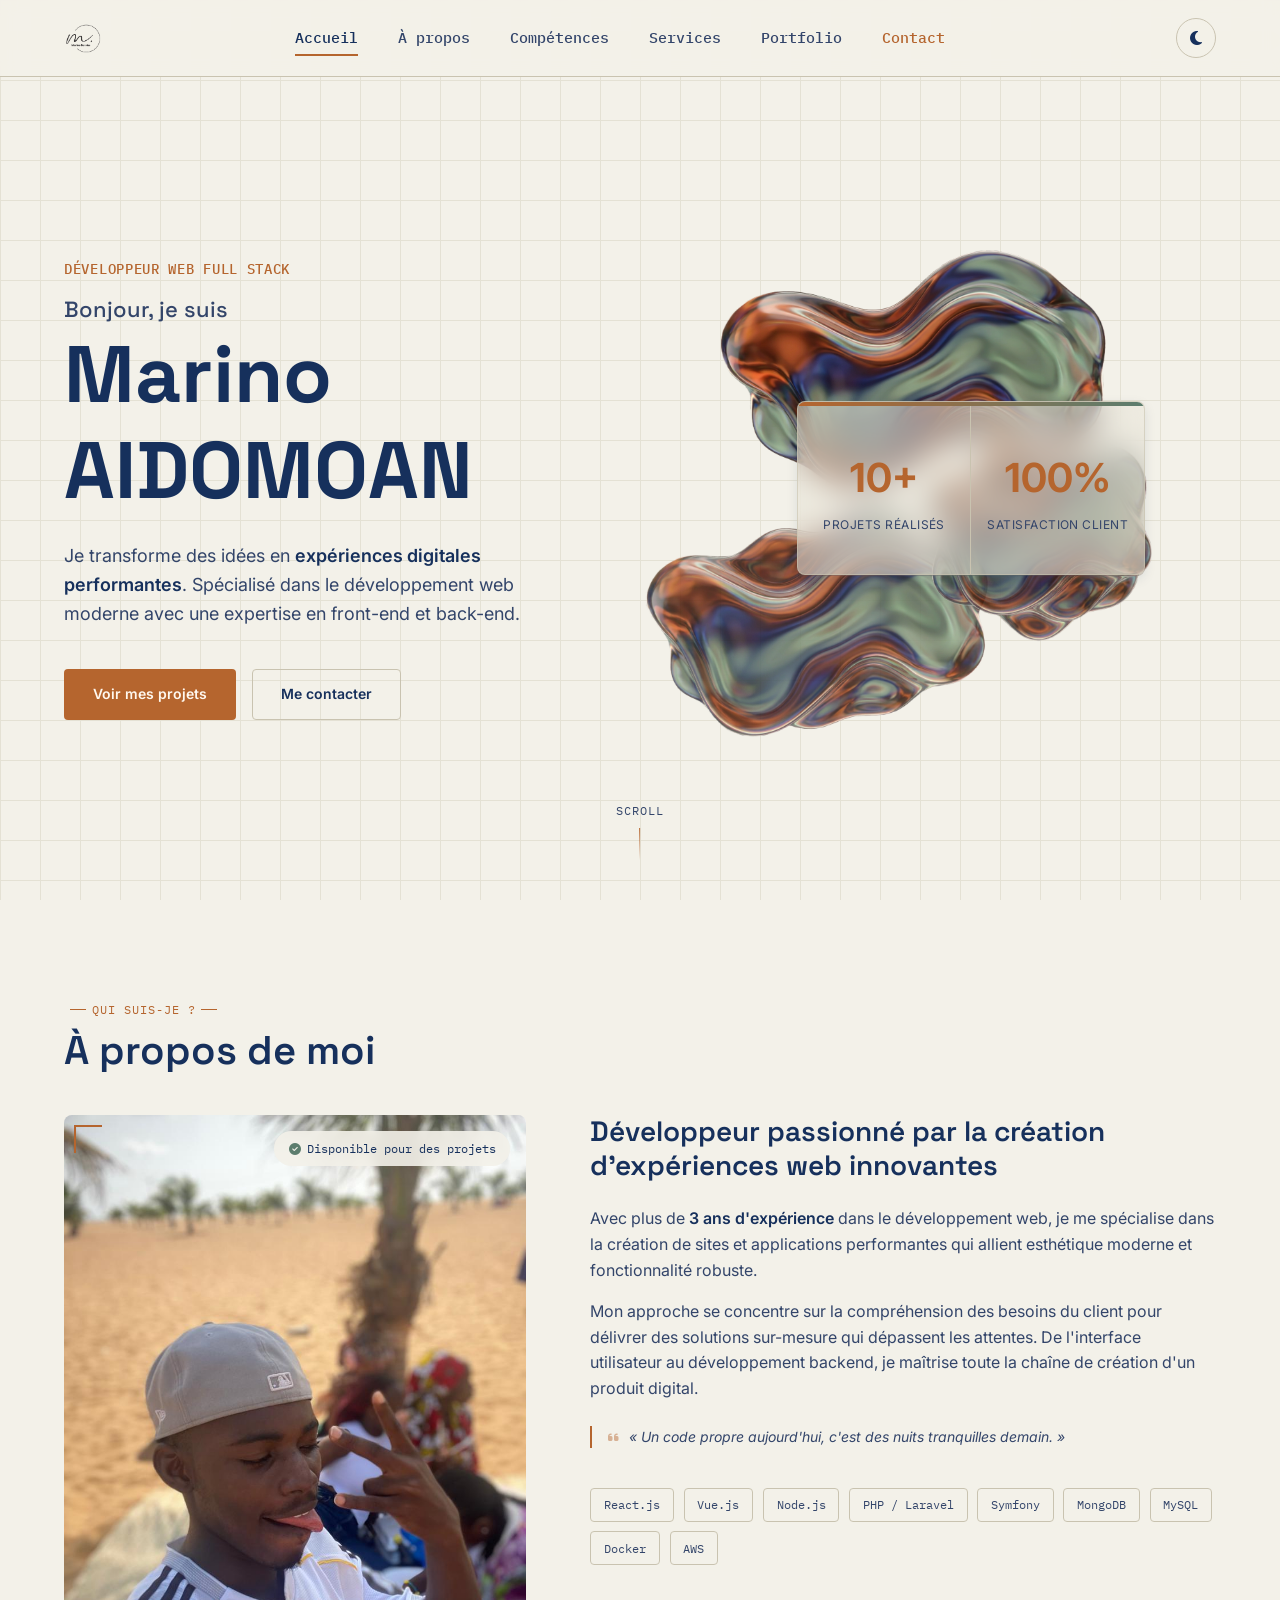
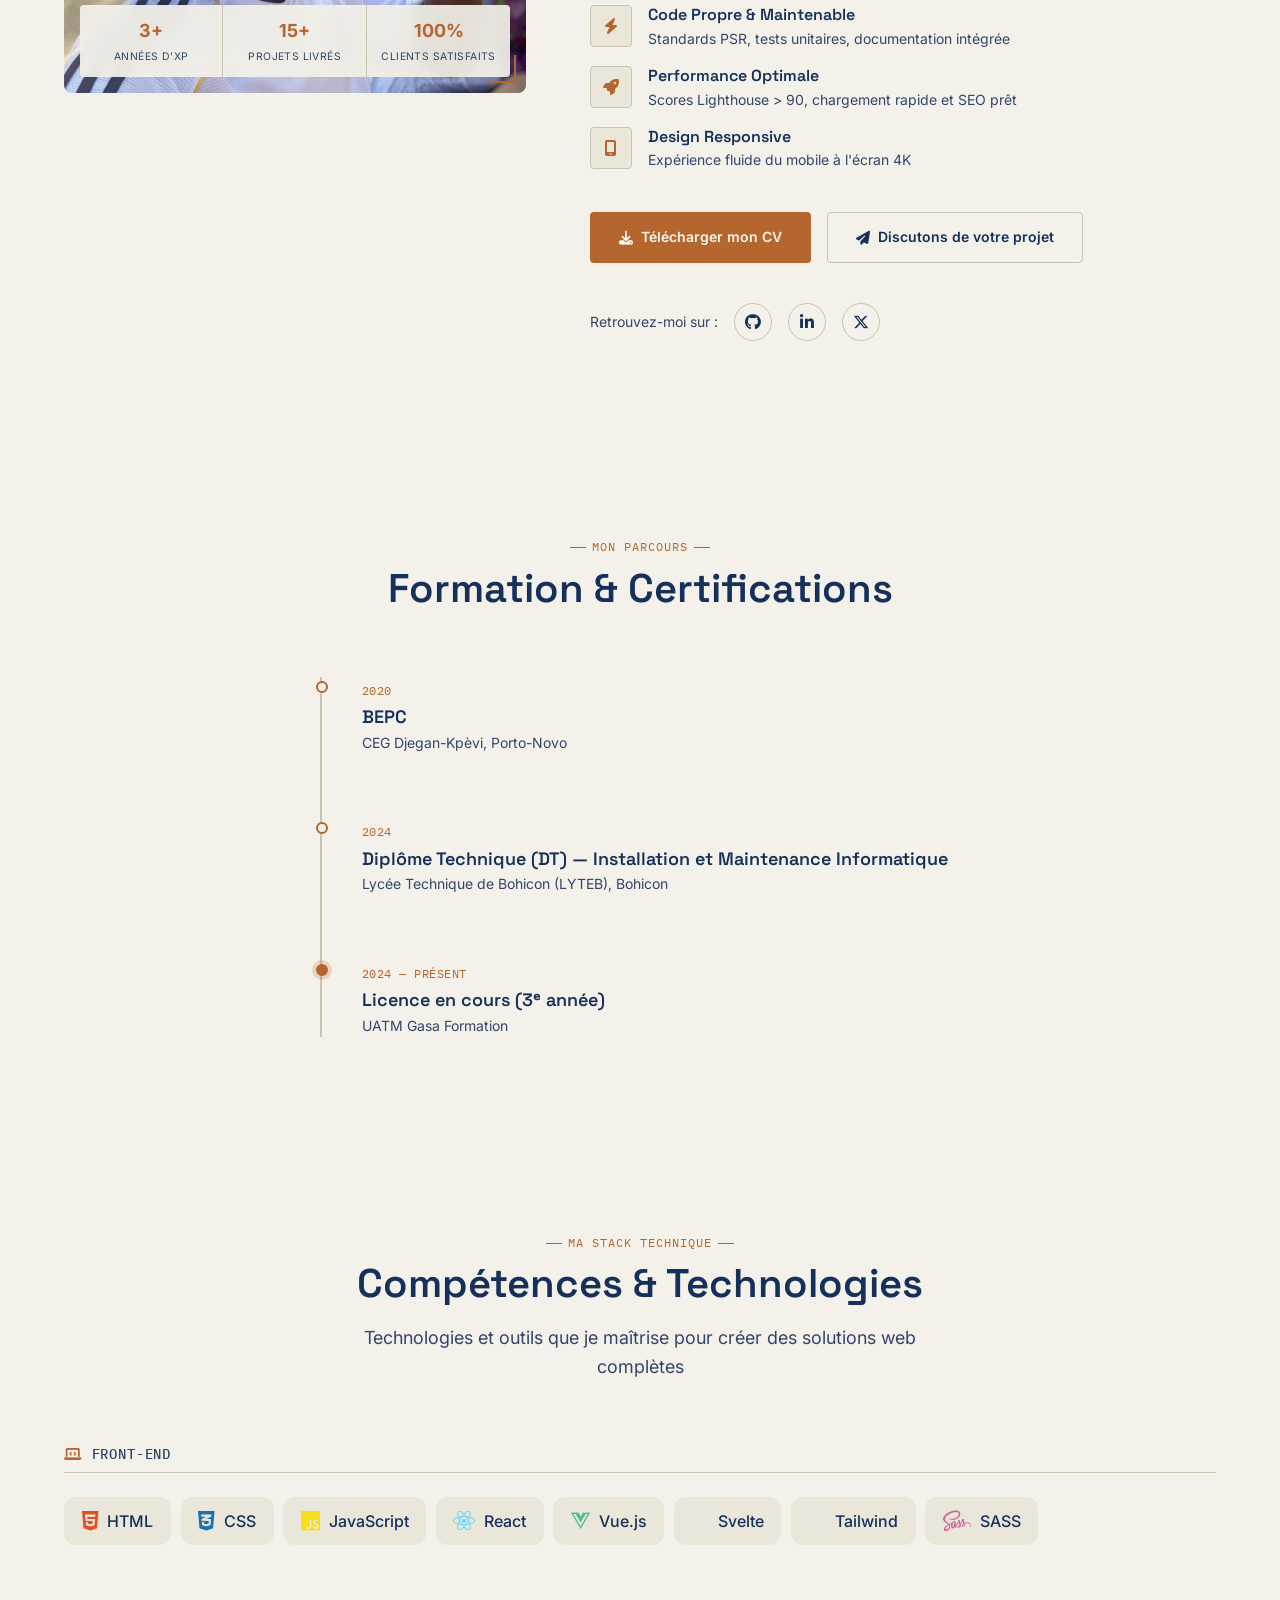
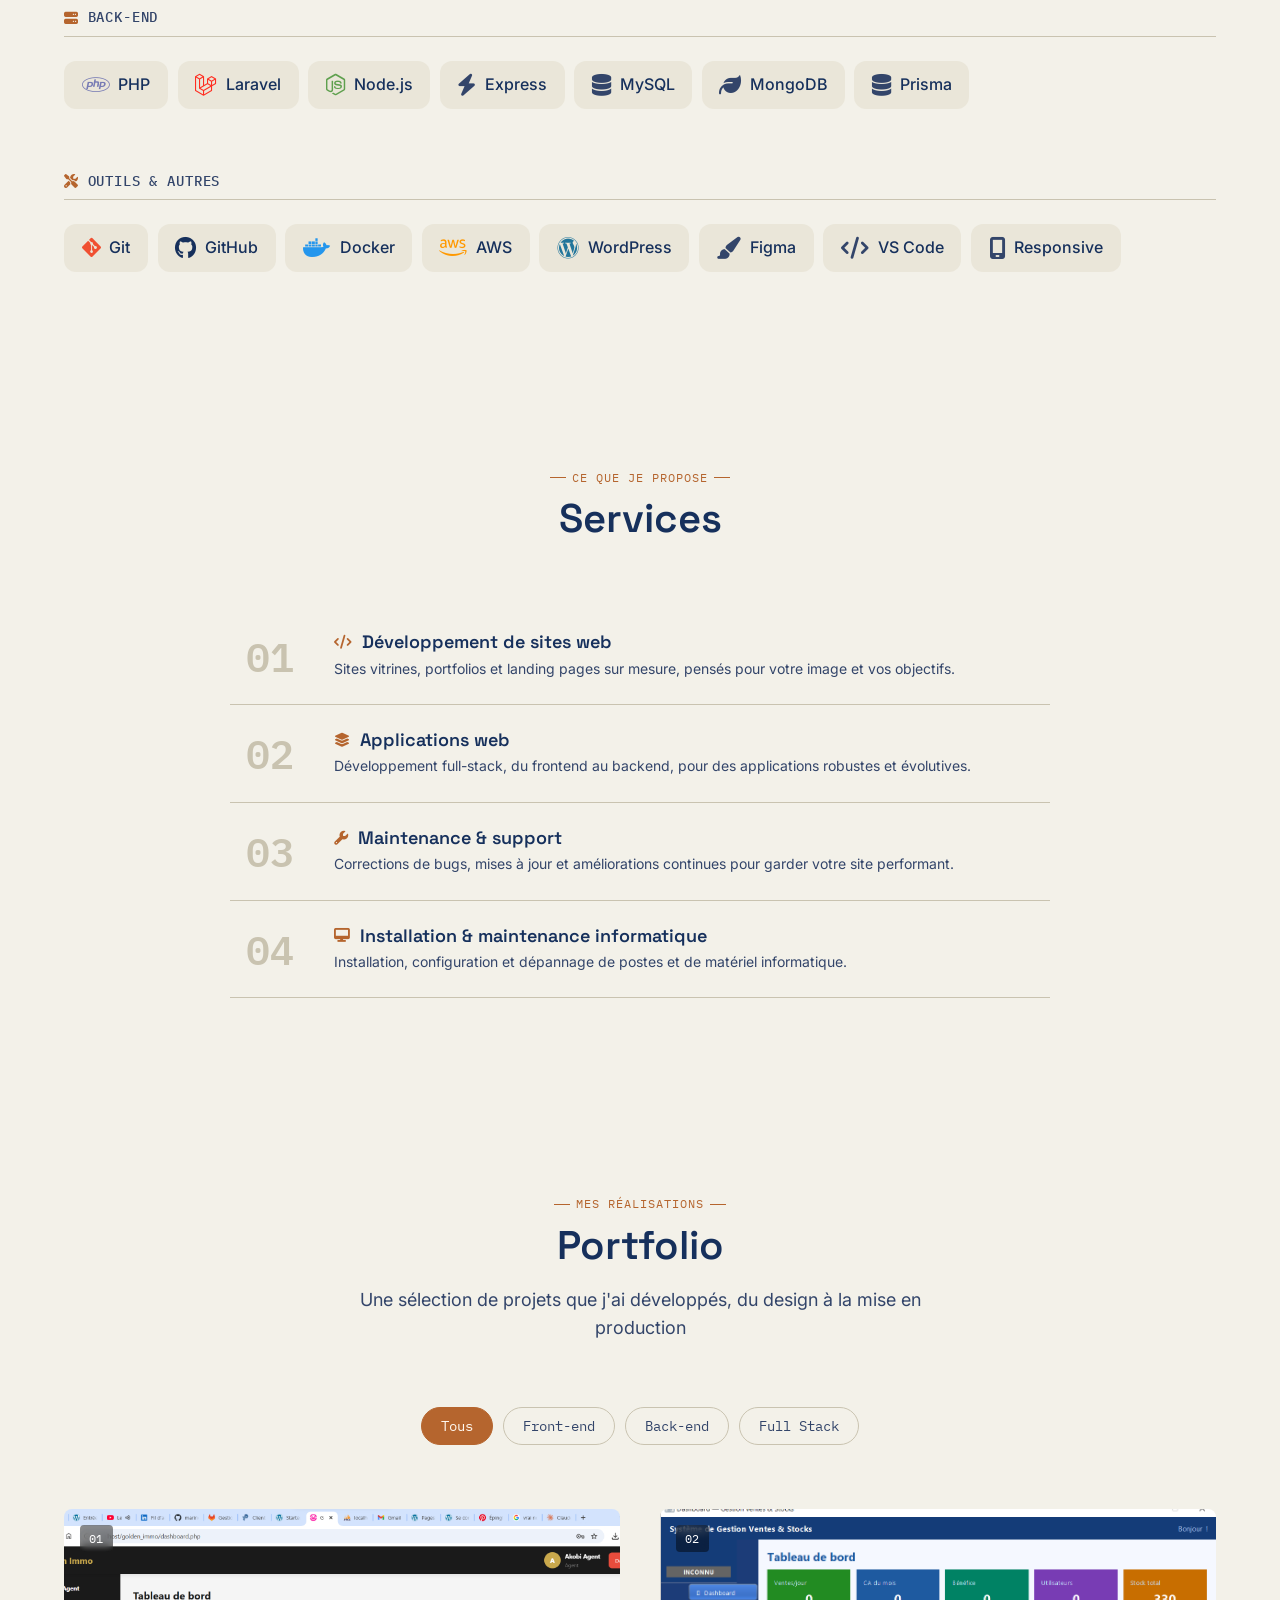
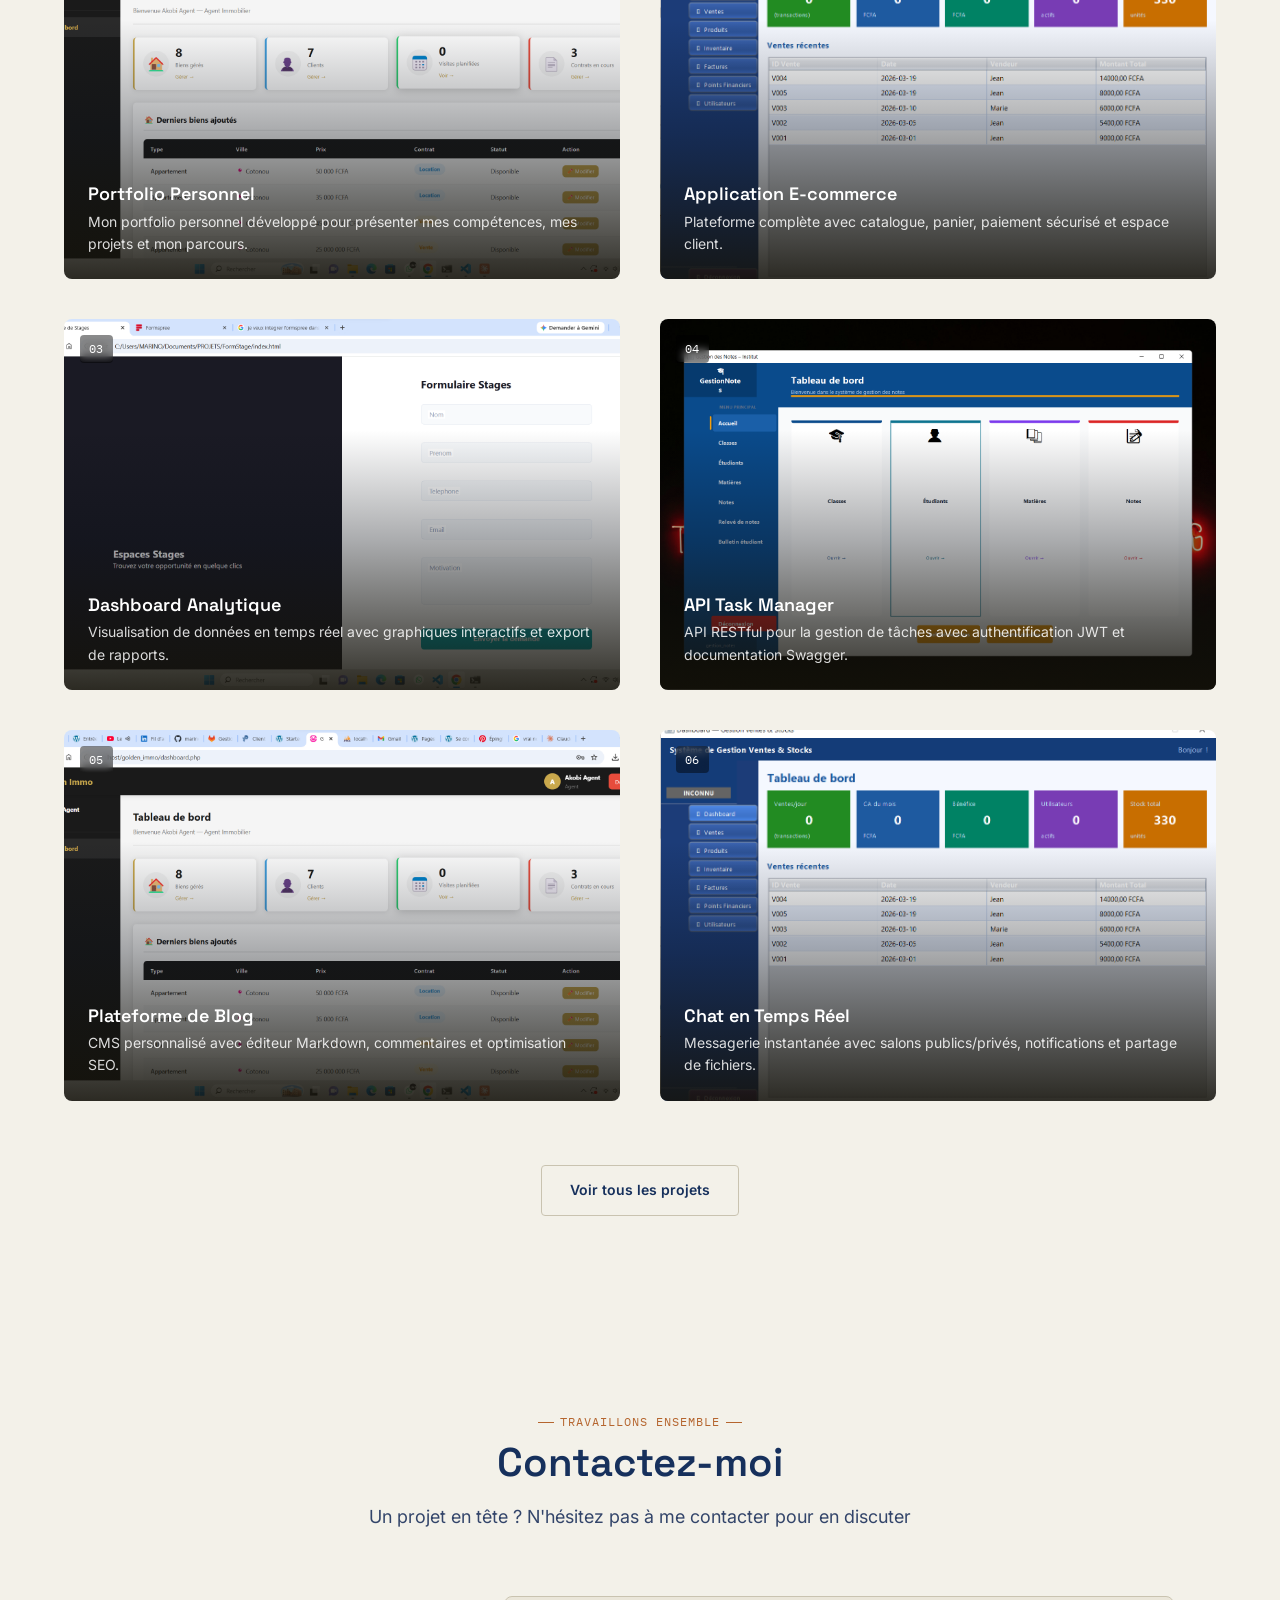
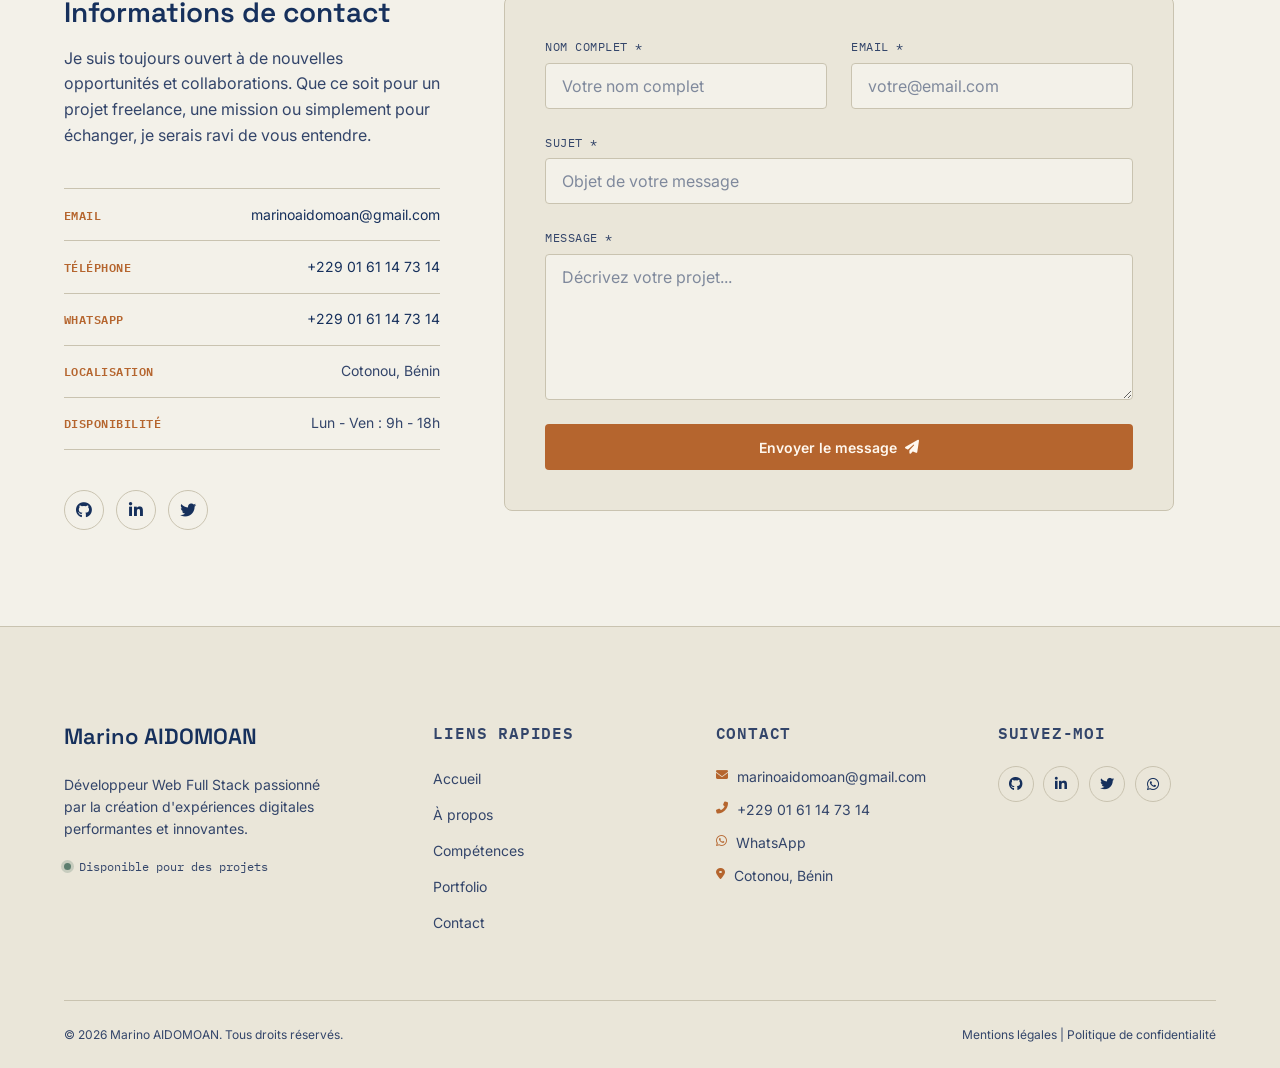
==== commit 1114cb1d: "Ajout du script pour le formulaire de contact" ====
--- a/index.html
+++ b/index.html
@@ -238,7 +238,7 @@
                         <!-- Réseaux sociaux -->
                         <div class="reseaux-sociaux">
                             <span>Retrouvez-moi sur :</span>
-                            <a href="#" aria-label="GitHub">
+                            <a href="https://github.com/marinoaidomoan-gif" aria-label="GitHub">
                                 <i class="fab fa-github" aria-hidden="true"></i>
                             </a>
                             <a href="#" aria-label="LinkedIn">
@@ -482,157 +482,157 @@
 
         <section id="portfolio" class="portfolio">
 
-    <div class="conteneur">
-
-        <!-- En-tête -->
-        <div class="en-tete-section centre">
-            <span class="label-section">Mes Réalisations</span>
-            <h2 class="titre-section">Portfolio</h2>
-            <p class="description-section">
-                Une sélection de projets que j'ai développés, du design à la mise en production
-            </p>
-        </div>
-
-        <!-- Filtres -->
-        <div class="filtres-portfolio">
-            <button class="bouton-filtre actif" data-filtre="tous">Tous</button>
-            <button class="bouton-filtre" data-filtre="frontend">Front-end</button>
-            <button class="bouton-filtre" data-filtre="backend">Back-end</button>
-            <button class="bouton-filtre" data-filtre="fullstack">Full Stack</button>
-        </div>
-
-        <!-- Grille des projets -->
-        <div class="grille-projets-visuels">
-
-            <!-- PROJET 01 : PORTFOLIO PERSONNEL -->
-            <article class="carte-projet-v" data-filtre="fullstack">
-                <span class="reperage-projet">01</span>
-                <img src="assets/img/projets/projet-01.png" alt="Portfolio personnel de Marino AIDOMOAN" loading="lazy">
-                <div class="voile-projet-v"></div>
-                <div class="base-projet-v">
-                    <h3>Portfolio Personnel</h3>
-                    <p>Mon portfolio personnel développé pour présenter mes compétences, mes projets et mon parcours.</p>
-                    <div class="stack-v">
-                        <span class="tech-tag"><i class="fa-brands fa-html5"></i> HTML5</span>
-                        <span class="tech-tag"><i class="fa-brands fa-css3-alt"></i> CSS3</span>
-                        <span class="tech-tag"><i class="fa-brands fa-js"></i> JavaScript</span>
-                    </div>
-                    <div class="liens-v">
-                        <a href="#" target="_blank" rel="noopener" aria-label="Voir le site"><i class="fa-solid fa-arrow-up-right-from-square"></i></a>
-                        <a href="#" target="_blank" rel="noopener" aria-label="Voir le code"><i class="fa-brands fa-github"></i></a>
-                    </div>
-                </div>
-            </article>
-
-            <!-- PROJET 02 : E-COMMERCE -->
-            <article class="carte-projet-v" data-filtre="fullstack">
-                <span class="reperage-projet">02</span>
-                <img src="assets/img/projets/projet-02.png" alt="Application E-commerce Moderne" loading="lazy">
-                <div class="voile-projet-v"></div>
-                <div class="base-projet-v">
-                    <h3>Application E-commerce</h3>
-                    <p>Plateforme complète avec catalogue, panier, paiement sécurisé et espace client.</p>
-                    <div class="stack-v">
-                        <span class="tech-tag"><i class="fa-brands fa-react"></i> React</span>
-                        <span class="tech-tag"><i class="fa-brands fa-node-js"></i> Node.js</span>
-                        <span class="tech-tag"><i class="fa-solid fa-database"></i> MongoDB</span>
-                    </div>
-                    <div class="liens-v">
-                        <a href="#" target="_blank" rel="noopener" aria-label="Voir le site"><i class="fa-solid fa-arrow-up-right-from-square"></i></a>
-                        <a href="#" target="_blank" rel="noopener" aria-label="Voir le code"><i class="fa-brands fa-github"></i></a>
-                    </div>
-                </div>
-            </article>
-
-            <!-- PROJET 03 : DASHBOARD ANALYTIQUE -->
-            <article class="carte-projet-v" data-filtre="frontend">
-                <span class="reperage-projet">03</span>
-                <img src="assets/img/projets/projet-03.png" alt="Dashboard Analytique" loading="lazy">
-                <div class="voile-projet-v"></div>
-                <div class="base-projet-v">
-                    <h3>Dashboard Analytique</h3>
-                    <p>Visualisation de données en temps réel avec graphiques interactifs et export de rapports.</p>
-                    <div class="stack-v">
-                        <span class="tech-tag"><i class="fa-brands fa-react"></i> React</span>
-                        <span class="tech-tag"><i class="fa-solid fa-chart-pie"></i> Chart.js</span>
-                        <span class="tech-tag"><img src="https://cdn.simpleicons.org/tailwindcss/38BDF8" class="icone-marque" alt=""> Tailwind</span>
-                    </div>
-                    <div class="liens-v">
-                        <a href="#" target="_blank" rel="noopener" aria-label="Voir le site"><i class="fa-solid fa-arrow-up-right-from-square"></i></a>
-                        <a href="#" target="_blank" rel="noopener" aria-label="Voir le code"><i class="fa-brands fa-github"></i></a>
-                    </div>
-                </div>
-            </article>
-
-            <!-- PROJET 04 : API TASK MANAGER -->
-            <article class="carte-projet-v" data-filtre="backend">
-                <span class="reperage-projet">04</span>
-                <img src="assets/img/projets/projet-04.png" alt="API Task Manager" loading="lazy">
-                <div class="voile-projet-v"></div>
-                <div class="base-projet-v">
-                    <h3>API Task Manager</h3>
-                    <p>API RESTful pour la gestion de tâches avec authentification JWT et documentation Swagger.</p>
-                    <div class="stack-v">
-                        <span class="tech-tag"><i class="fa-brands fa-node-js"></i> Node.js</span>
-                        <span class="tech-tag"><i class="fa-solid fa-bolt"></i> Express</span>
-                        <span class="tech-tag"><i class="fa-solid fa-database"></i> PostgreSQL</span>
-                    </div>
-                    <div class="liens-v">
-                        <a href="#" target="_blank" rel="noopener" aria-label="Voir la doc API"><i class="fa-solid fa-book"></i></a>
-                        <a href="#" target="_blank" rel="noopener" aria-label="Voir le code"><i class="fa-brands fa-github"></i></a>
-                    </div>
-                </div>
-            </article>
-
-            <!-- PROJET 05 : PLATEFORME DE BLOG -->
-            <article class="carte-projet-v" data-filtre="fullstack">
-                <span class="reperage-projet">05</span>
-                <img src="assets/img/projets/projet-01.png" alt="Plateforme de Blog" loading="lazy">
-                <div class="voile-projet-v"></div>
-                <div class="base-projet-v">
-                    <h3>Plateforme de Blog</h3>
-                    <p>CMS personnalisé avec éditeur Markdown, commentaires et optimisation SEO.</p>
-                    <div class="stack-v">
-                        <span class="tech-tag">Next.js</span>
-                        <span class="tech-tag">Prisma</span>
-                        <span class="tech-tag"><i class="fa-solid fa-database"></i> PostgreSQL</span>
-                    </div>
-                    <div class="liens-v">
-                        <a href="#" target="_blank" rel="noopener" aria-label="Voir le site"><i class="fa-solid fa-arrow-up-right-from-square"></i></a>
-                        <a href="#" target="_blank" rel="noopener" aria-label="Voir le code"><i class="fa-brands fa-github"></i></a>
-                    </div>
-                </div>
-            </article>
-
-            <!-- PROJET 06 : CHAT EN TEMPS RÉEL -->
-            <article class="carte-projet-v" data-filtre="backend">
-                <span class="reperage-projet">06</span>
-                <img src="assets/img/projets/projet-02.png" alt="Application Chat en Temps Réel" loading="lazy">
-                <div class="voile-projet-v"></div>
-                <div class="base-projet-v">
-                    <h3>Chat en Temps Réel</h3>
-                    <p>Messagerie instantanée avec salons publics/privés, notifications et partage de fichiers.</p>
-                    <div class="stack-v">
-                        <span class="tech-tag"><i class="fa-solid fa-bolt"></i> Socket.io</span>
-                        <span class="tech-tag"><i class="fa-brands fa-node-js"></i> Node.js</span>
-                        <span class="tech-tag"><i class="fa-solid fa-database"></i> Redis</span>
-                    </div>
-                    <div class="liens-v">
-                        <a href="#" target="_blank" rel="noopener" aria-label="Voir le site"><i class="fa-solid fa-arrow-up-right-from-square"></i></a>
-                        <a href="#" target="_blank" rel="noopener" aria-label="Voir le code"><i class="fa-brands fa-github"></i></a>
-                    </div>
-                </div>
-            </article>
-
-        </div> <!-- fin grille-projets-visuels -->
-
-        <div class="action-portfolio">
-            <a href="#" class="bouton bouton-secondaire">Voir tous les projets</a>
-        </div>
-
-    </div> <!-- fin conteneur -->
-
-</section>
+            <div class="conteneur">
+
+                <!-- En-tête -->
+                <div class="en-tete-section centre">
+                    <span class="label-section">Mes Réalisations</span>
+                    <h2 class="titre-section">Portfolio</h2>
+                    <p class="description-section">
+                        Une sélection de projets que j'ai développés, du design à la mise en production
+                    </p>
+                </div>
+
+                <!-- Filtres -->
+                <div class="filtres-portfolio">
+                    <button class="bouton-filtre actif" data-filtre="tous">Tous</button>
+                    <button class="bouton-filtre" data-filtre="frontend">Front-end</button>
+                    <button class="bouton-filtre" data-filtre="backend">Back-end</button>
+                    <button class="bouton-filtre" data-filtre="fullstack">Full Stack</button>
+                </div>
+
+                <!-- Grille des projets -->
+                <div class="grille-projets-visuels">
+
+                    <!-- PROJET 01 : PORTFOLIO PERSONNEL -->
+                    <article class="carte-projet-v" data-filtre="fullstack">
+                        <span class="reperage-projet">01</span>
+                        <img src="assets/img/projets/projet-01.png" alt="Portfolio personnel de Marino AIDOMOAN" loading="lazy">
+                        <div class="voile-projet-v"></div>
+                        <div class="base-projet-v">
+                            <h3>Portfolio Personnel</h3>
+                            <p>Mon portfolio personnel développé pour présenter mes compétences, mes projets et mon parcours.</p>
+                            <div class="stack-v">
+                                <span class="tech-tag"><i class="fa-brands fa-html5"></i> HTML5</span>
+                                <span class="tech-tag"><i class="fa-brands fa-css3-alt"></i> CSS3</span>
+                                <span class="tech-tag"><i class="fa-brands fa-js"></i> JavaScript</span>
+                            </div>
+                            <div class="liens-v">
+                                <a href="#" target="_blank" rel="noopener" aria-label="Voir le site"><i class="fa-solid fa-arrow-up-right-from-square"></i></a>
+                                <a href="#" target="_blank" rel="noopener" aria-label="Voir le code"><i class="fa-brands fa-github"></i></a>
+                            </div>
+                        </div>
+                    </article>
+
+                    <!-- PROJET 02 : E-COMMERCE -->
+                    <article class="carte-projet-v" data-filtre="fullstack">
+                        <span class="reperage-projet">02</span>
+                        <img src="assets/img/projets/projet-02.png" alt="Application E-commerce Moderne" loading="lazy">
+                        <div class="voile-projet-v"></div>
+                        <div class="base-projet-v">
+                            <h3>Application E-commerce</h3>
+                            <p>Plateforme complète avec catalogue, panier, paiement sécurisé et espace client.</p>
+                            <div class="stack-v">
+                                <span class="tech-tag"><i class="fa-brands fa-react"></i> React</span>
+                                <span class="tech-tag"><i class="fa-brands fa-node-js"></i> Node.js</span>
+                                <span class="tech-tag"><i class="fa-solid fa-database"></i> MongoDB</span>
+                            </div>
+                            <div class="liens-v">
+                                <a href="#" target="_blank" rel="noopener" aria-label="Voir le site"><i class="fa-solid fa-arrow-up-right-from-square"></i></a>
+                                <a href="#" target="_blank" rel="noopener" aria-label="Voir le code"><i class="fa-brands fa-github"></i></a>
+                            </div>
+                        </div>
+                    </article>
+
+                    <!-- PROJET 03 : DASHBOARD ANALYTIQUE -->
+                    <article class="carte-projet-v" data-filtre="frontend">
+                        <span class="reperage-projet">03</span>
+                        <img src="assets/img/projets/projet-03.png" alt="Dashboard Analytique" loading="lazy">
+                        <div class="voile-projet-v"></div>
+                        <div class="base-projet-v">
+                            <h3>Dashboard Analytique</h3>
+                            <p>Visualisation de données en temps réel avec graphiques interactifs et export de rapports.</p>
+                            <div class="stack-v">
+                                <span class="tech-tag"><i class="fa-brands fa-react"></i> React</span>
+                                <span class="tech-tag"><i class="fa-solid fa-chart-pie"></i> Chart.js</span>
+                                <span class="tech-tag"><img src="https://cdn.simpleicons.org/tailwindcss/38BDF8" class="icone-marque" alt=""> Tailwind</span>
+                            </div>
+                            <div class="liens-v">
+                                <a href="#" target="_blank" rel="noopener" aria-label="Voir le site"><i class="fa-solid fa-arrow-up-right-from-square"></i></a>
+                                <a href="#" target="_blank" rel="noopener" aria-label="Voir le code"><i class="fa-brands fa-github"></i></a>
+                            </div>
+                        </div>
+                    </article>
+
+                    <!-- PROJET 04 : API TASK MANAGER -->
+                    <article class="carte-projet-v" data-filtre="backend">
+                        <span class="reperage-projet">04</span>
+                        <img src="assets/img/projets/projet-04.png" alt="API Task Manager" loading="lazy">
+                        <div class="voile-projet-v"></div>
+                        <div class="base-projet-v">
+                            <h3>API Task Manager</h3>
+                            <p>API RESTful pour la gestion de tâches avec authentification JWT et documentation Swagger.</p>
+                            <div class="stack-v">
+                                <span class="tech-tag"><i class="fa-brands fa-node-js"></i> Node.js</span>
+                                <span class="tech-tag"><i class="fa-solid fa-bolt"></i> Express</span>
+                                <span class="tech-tag"><i class="fa-solid fa-database"></i> PostgreSQL</span>
+                            </div>
+                            <div class="liens-v">
+                                <a href="#" target="_blank" rel="noopener" aria-label="Voir la doc API"><i class="fa-solid fa-book"></i></a>
+                                <a href="#" target="_blank" rel="noopener" aria-label="Voir le code"><i class="fa-brands fa-github"></i></a>
+                            </div>
+                        </div>
+                    </article>
+
+                    <!-- PROJET 05 : PLATEFORME DE BLOG -->
+                    <article class="carte-projet-v" data-filtre="fullstack">
+                        <span class="reperage-projet">05</span>
+                        <img src="assets/img/projets/projet-01.png" alt="Plateforme de Blog" loading="lazy">
+                        <div class="voile-projet-v"></div>
+                        <div class="base-projet-v">
+                            <h3>Plateforme de Blog</h3>
+                            <p>CMS personnalisé avec éditeur Markdown, commentaires et optimisation SEO.</p>
+                            <div class="stack-v">
+                                <span class="tech-tag">Next.js</span>
+                                <span class="tech-tag">Prisma</span>
+                                <span class="tech-tag"><i class="fa-solid fa-database"></i> PostgreSQL</span>
+                            </div>
+                            <div class="liens-v">
+                                <a href="#" target="_blank" rel="noopener" aria-label="Voir le site"><i class="fa-solid fa-arrow-up-right-from-square"></i></a>
+                                <a href="#" target="_blank" rel="noopener" aria-label="Voir le code"><i class="fa-brands fa-github"></i></a>
+                            </div>
+                        </div>
+                    </article>
+
+                    <!-- PROJET 06 : CHAT EN TEMPS RÉEL -->
+                    <article class="carte-projet-v" data-filtre="backend">
+                        <span class="reperage-projet">06</span>
+                        <img src="assets/img/projets/projet-02.png" alt="Application Chat en Temps Réel" loading="lazy">
+                        <div class="voile-projet-v"></div>
+                        <div class="base-projet-v">
+                            <h3>Chat en Temps Réel</h3>
+                            <p>Messagerie instantanée avec salons publics/privés, notifications et partage de fichiers.</p>
+                            <div class="stack-v">
+                                <span class="tech-tag"><i class="fa-solid fa-bolt"></i> Socket.io</span>
+                                <span class="tech-tag"><i class="fa-brands fa-node-js"></i> Node.js</span>
+                                <span class="tech-tag"><i class="fa-solid fa-database"></i> Redis</span>
+                            </div>
+                            <div class="liens-v">
+                                <a href="#" target="_blank" rel="noopener" aria-label="Voir le site"><i class="fa-solid fa-arrow-up-right-from-square"></i></a>
+                                <a href="#" target="_blank" rel="noopener" aria-label="Voir le code"><i class="fa-brands fa-github"></i></a>
+                            </div>
+                        </div>
+                    </article>
+
+                </div> <!-- fin grille-projets-visuels -->
+
+                <div class="action-portfolio">
+                    <a href="#" class="bouton bouton-secondaire">Voir tous les projets</a>
+                </div>
+
+            </div> <!-- fin conteneur -->
+
+        </section>
 
         <section id="contact" class="contact">
 
@@ -738,7 +738,7 @@
                     </div>
 
                     <!-- ===== COLONNE DROITE : FORMULAIRE ===== -->
-                    <form id="formulaire-contact" class="formulaire-contact" novalidate>
+                    <form id="formulaire-contact" class="formulaire-contact" action="https://formspree.io/f/xkjwlpbn" method="POST" novalidate>
 
                         <div class="ligne-formulaire">
                             <div class="groupe-formulaire">
--- a/style.css
+++ b/style.css
@@ -32,7 +32,7 @@
     --taille-lg: 1.375rem;
     --taille-xl: 1.75rem;
     --taille-2xl: 2.5rem;
-    --taille-3xl: 3.5rem;
+    --taille-3xl: 5rem;
 
     /* Espacement */
     --espace-xs: 0.5rem;
@@ -54,7 +54,7 @@
 }
 
 /* Mode sombre (cyanotype) */
-[data-theme="sombre"] {
+body.dark-mode {
     --couleur-fond: #0F2A4D;
     --couleur-surface: #153761;
     --couleur-surface-2: #1B4171;
@@ -121,6 +121,10 @@
     position: relative;
 }
 
+body.menu-ouvert {
+    overflow: hidden;
+}
+
 body::before {
     content: "";
     position: fixed;
@@ -357,11 +361,67 @@
 
 .menu-lien-contact { color: var(--couleur-accent); }
 
-.bascule-theme, .bouton-menu-mobile { /* boutons icône ronds */  }
+.theme-toggle, .bouton-menu-mobile {
+    display: flex;
+    align-items: center;
+    justify-content: center;
+    width: 40px;
+    height: 40px;
+    border-radius: 50%;
+    color: var(--couleur-texte);
+    background: transparent;
+    border: 1px solid var(--couleur-bordure);
+    transition: background-color var(--transition), color var(--transition), border-color var(--transition);
+}
+.theme-toggle:hover, .bouton-menu-mobile:hover {
+    background-color: var(--couleur-surface);
+    color: var(--couleur-accent);
+}
+
+body.dark-mode .theme-toggle {
+    border-color: rgba(255, 255, 255, 0.2);
+}
+
+.bouton-menu-mobile { display: none; border-radius: var(--rayon); }
 
 @media (max-width: 860px) {
+    .bouton-menu-mobile { display: flex; }
+
     /* menu qui se transforme en dropdown plein-largeur sous le header */
-    .menu-liste.ouvert { transform: translateY(0); opacity: 1; visibility: visible; }
+    .menu-liste {
+        position: fixed;
+        top: 76px; left: 0; right: 0;
+        flex-direction: column;
+        align-items: flex-start;
+        gap: var(--espace-sm);
+        padding: var(--espace-md);
+        margin: 0;
+        background-color: var(--couleur-fond);
+        border-bottom: 1px solid var(--couleur-bordure);
+        transform: translateY(-8px);
+        opacity: 0;
+        visibility: hidden;
+        pointer-events: none;
+        transition: transform var(--transition), opacity var(--transition), visibility var(--transition);
+    }
+
+    .menu-liste.ouvert {
+        transform: translateY(0);
+        opacity: 1;
+        visibility: visible;
+        pointer-events: auto;
+    }
+
+    .menu-lien { width: 100%; padding: 0.6rem 0; }
+
+    .theme-toggle {
+        margin-left: auto;
+        order: 2;
+    }
+
+    .bouton-menu-mobile {
+        order: 3;
+    }
 }
 
 /* ==========================================================================
@@ -573,27 +633,27 @@
 }
 
 .blob-img.grand {
-    top: -40px;
-    right: -90px;
-    width: 560px;
+    top: 30px;
+    right: 50px;
+    width: 1000px;
     opacity: 0.95;
     animation-duration: 16s;
     animation-delay: -5s;
 }
 
 .blob-img.moyen {
-    bottom: -50px;
-    left: -70px;
-    width: 420px;
+    bottom: 10px;
+    left: -150px;
+    width: 520px;
     opacity: 0.85;
     animation-duration: 20s;
     animation-delay: -2s;
 }
 
 .blob-img.petit {
-    bottom: -70px;
-    right: -10px;
-    width: 280px;
+    bottom: 100px;
+    right: -70px;
+    width: 580px;
     opacity: 0.9;
     animation-duration: 13s;
     animation-delay: -8s;
@@ -602,6 +662,37 @@
 @keyframes floatBlob {
     0%   { transform: translate(0, 0) rotate(-2deg) scale(1); }
     100% { transform: translate(22px, -22px) rotate(3deg) scale(1.06); }
+}
+
+@media (max-width: 860px) {
+    .visuel-hero {
+        min-height: 300px;
+    }
+
+    .blob-img.grand {
+        width: 100%;
+        max-width: 300px;
+        top: 5%;
+        right: -10%;
+    }
+
+    .blob-img.moyen {
+        width: 90%;
+        max-width: 250px;
+        left: -20px;
+        bottom: 0;
+    }
+
+    .blob-img.petit {
+        width: 90%;
+        max-width: 280px;
+        right: -20px;
+        bottom: 10%;
+    }
+
+    .blob-img {
+        opacity: 0.4;
+    }
 }
 
 /* ======================================
@@ -857,7 +948,8 @@
     }
 
     .colonne-image {
-        position: static;
+        position: relative;
+        top: auto;
         max-width: 360px;
         margin-inline: auto;
     }
@@ -959,7 +1051,7 @@
 }
 
 /* ==========================================================================
-   10. PORTFOLIO
+    PORTFOLIO
    ========================================================================== */
 
 .portfolio { padding-block: var(--espace-2xl); }
@@ -1269,6 +1361,17 @@
     border-color: var(--couleur-accent);
 }
 
+.groupe-formulaire.erreur input,
+.groupe-formulaire.erreur textarea {
+    border-color: var(--couleur-erreur);
+}
+
+.texte-erreur {
+    font-size: var(--taille-xs);
+    color: var(--couleur-erreur);
+    margin-top: -0.2rem;
+}
+
 .bouton-envoi { justify-content: center; width: 100%; position: relative; }
 
 .message-succes {
@@ -1279,22 +1382,53 @@
     align-items: center;
     justify-content: center;
     text-align: center;
-    gap: 0.75rem;
+    gap: 0.85rem;
     padding: var(--espace-lg);
     background-color: var(--couleur-surface);
+    border: 1px solid var(--couleur-bordure);
     border-radius: var(--rayon-lg);
-}
-.message-succes.actif { display: flex; }
+    overflow: hidden;
+}
+.message-succes.actif {
+    display: flex;
+    animation: apparitionSucces 0.35s ease;
+}
+
+/* ligne d'accent en haut, comme sur la carte-hero */
+.message-succes::before {
+    content: "";
+    position: absolute;
+    top: 0; left: 0; right: 0;
+    height: 4px;
+    background: linear-gradient(90deg, var(--couleur-accent), var(--couleur-accent-2));
+}
+
+@keyframes apparitionSucces {
+    from { opacity: 0; transform: translateY(8px); }
+    to { opacity: 1; transform: translateY(0); }
+}
 
 .icone-succes {
-    width: 56px; height: 56px;
-    display: flex; align-items: center; justify-content: center;
-    background-color: var(--couleur-accent-2);
-    color: #FFF8EF;
+    width: 64px;
+    height: 64px;
+    display: flex;
+    align-items: center;
+    justify-content: center;
+    background-color: color-mix(in srgb, var(--couleur-accent-2) 15%, transparent);
+    color: var(--couleur-accent-2);
+    border: 2px solid var(--couleur-accent-2);
     border-radius: 50%;
+    font-size: var(--taille-xl);
+}
+
+.message-succes h3 {
     font-size: var(--taille-lg);
 }
-.message-succes p { max-width: 32ch; }
+
+.message-succes p {
+    max-width: 32ch;
+    font-size: var(--taille-sm);
+}
 
 @media (max-width: 860px) {
     .grille-contact { grid-template-columns: 1fr; }
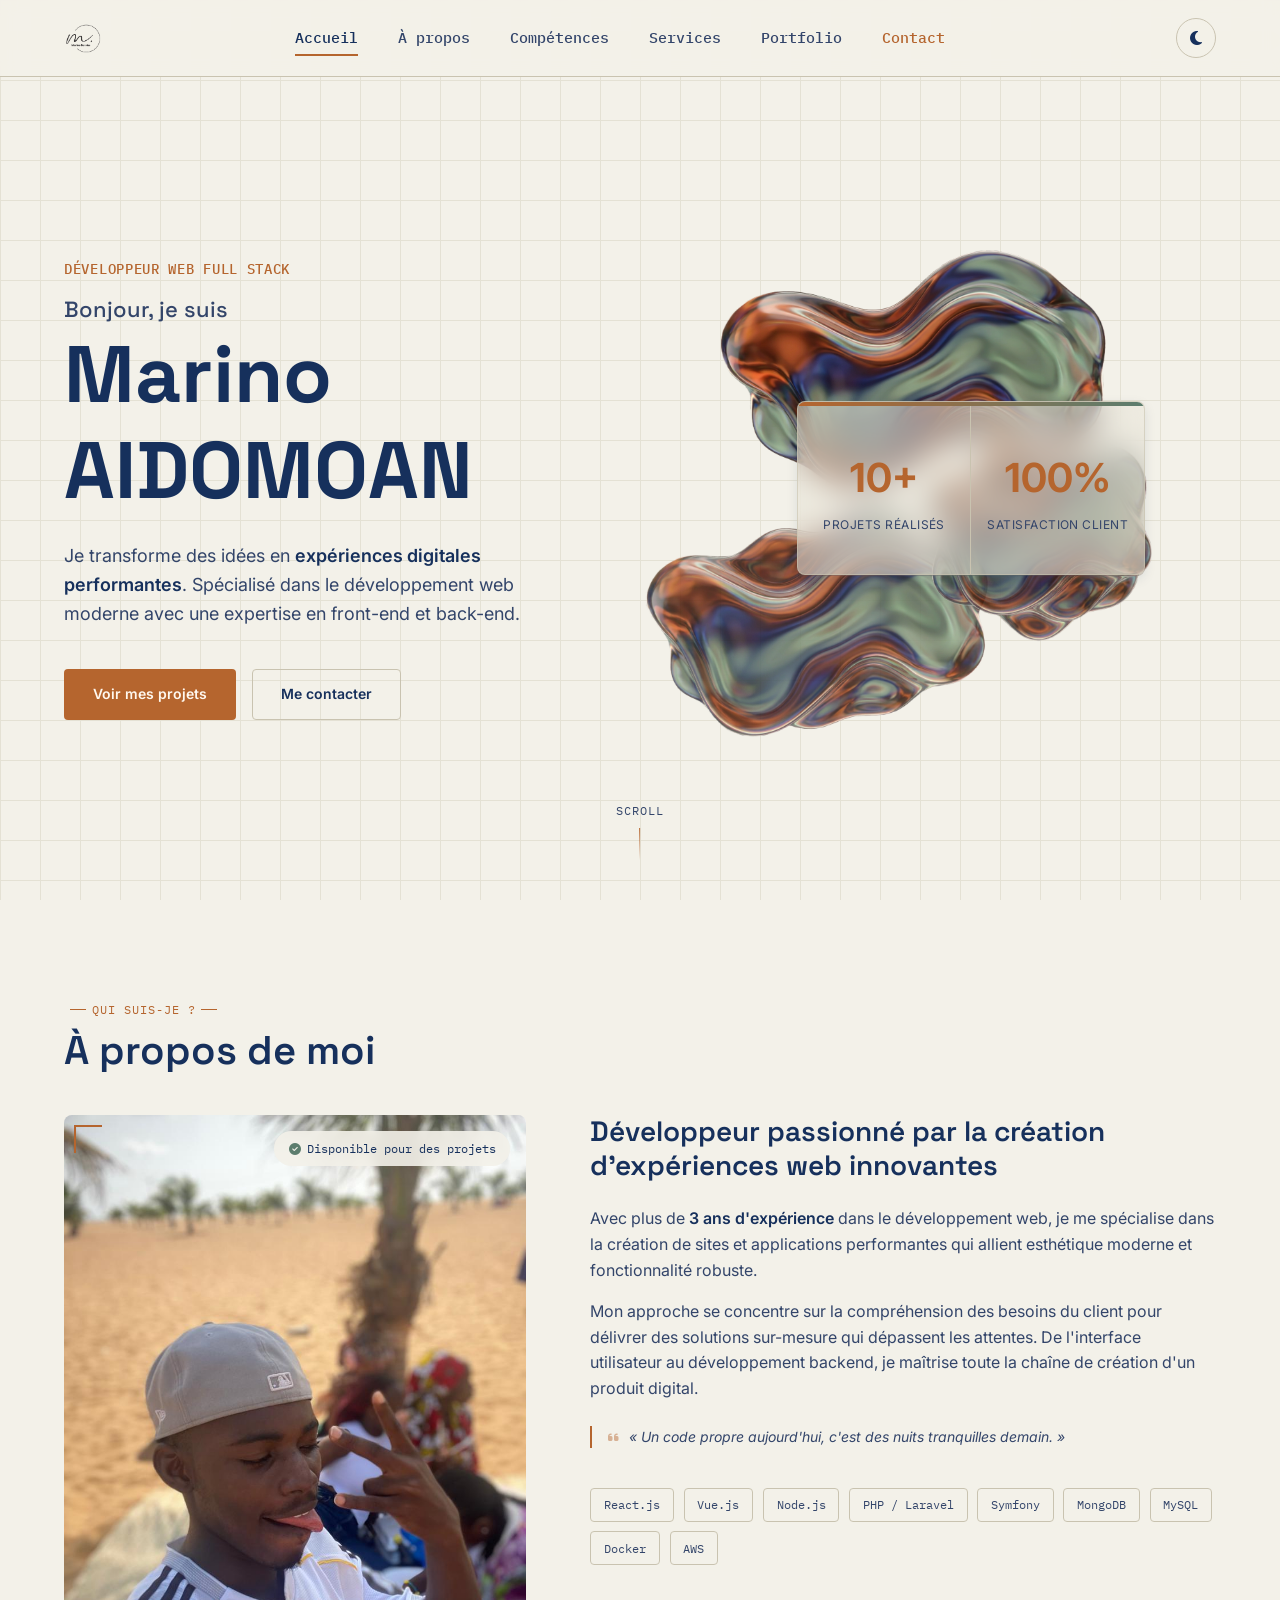
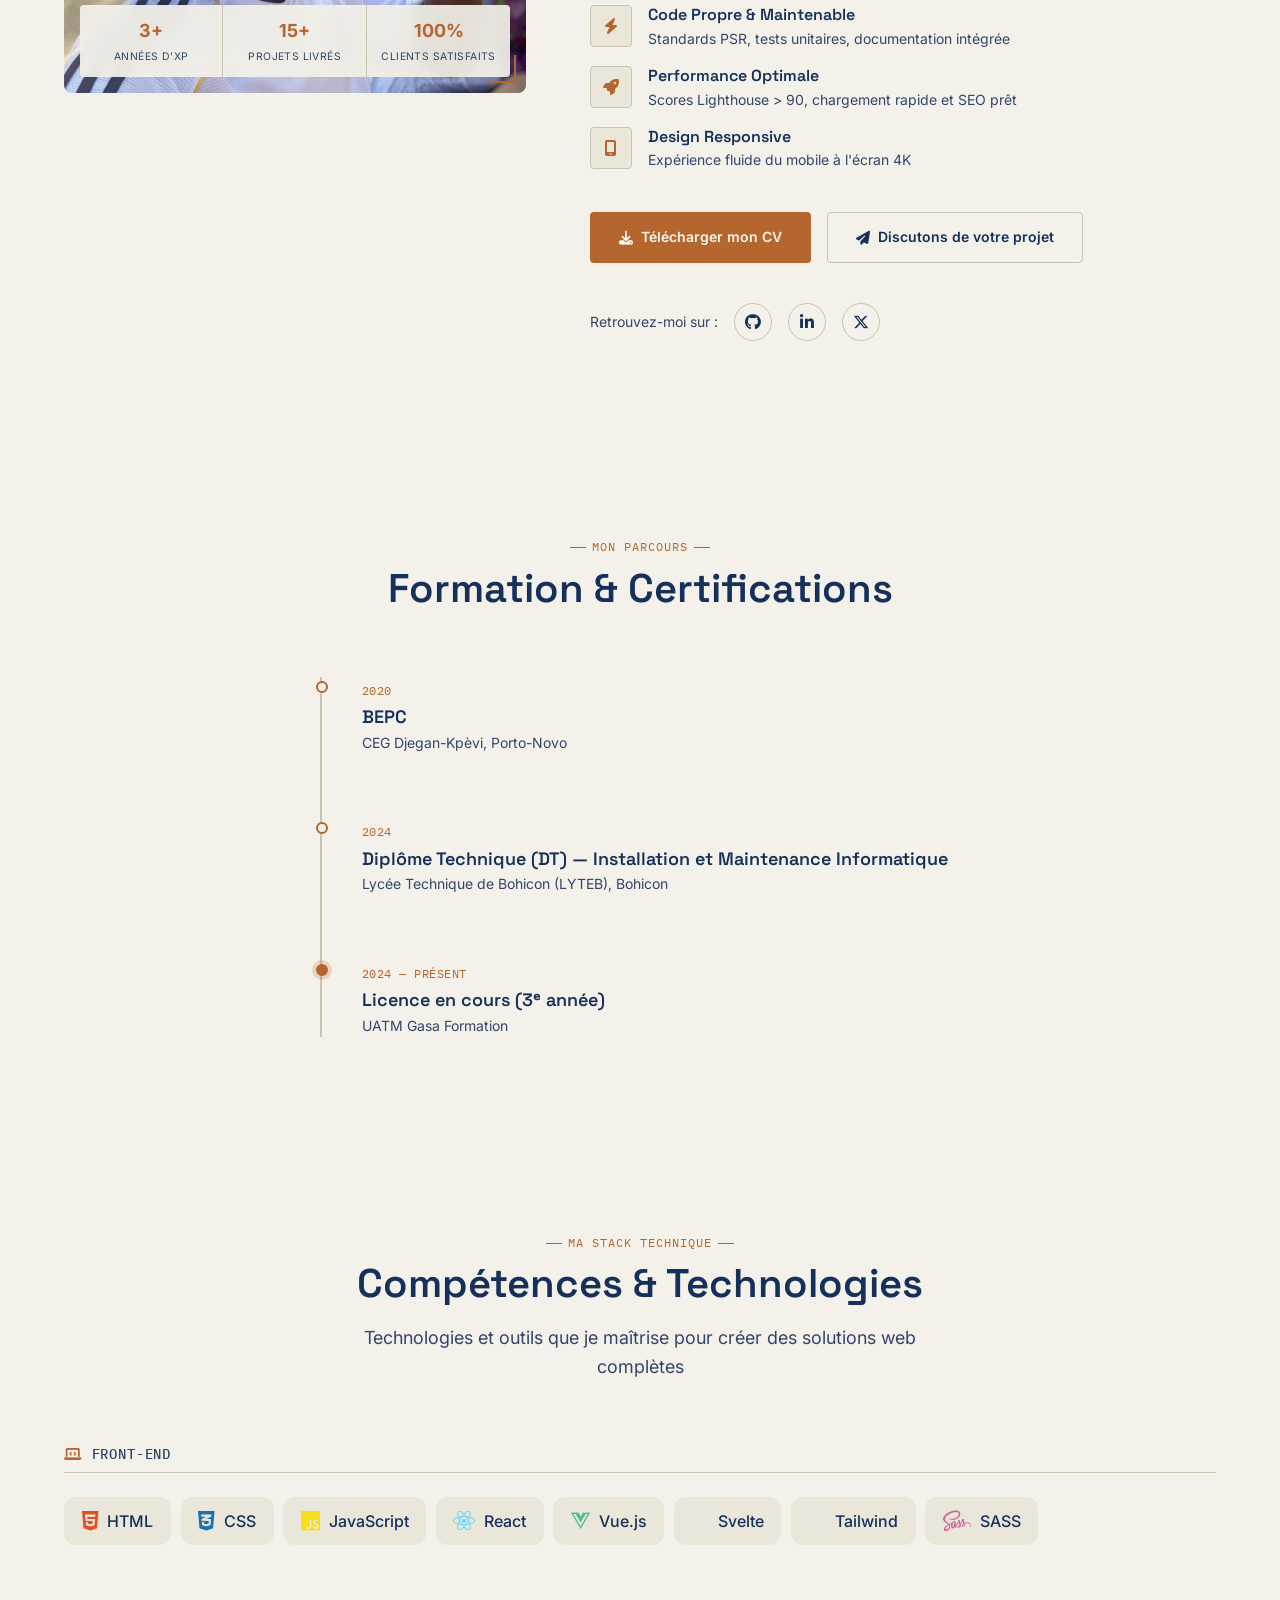
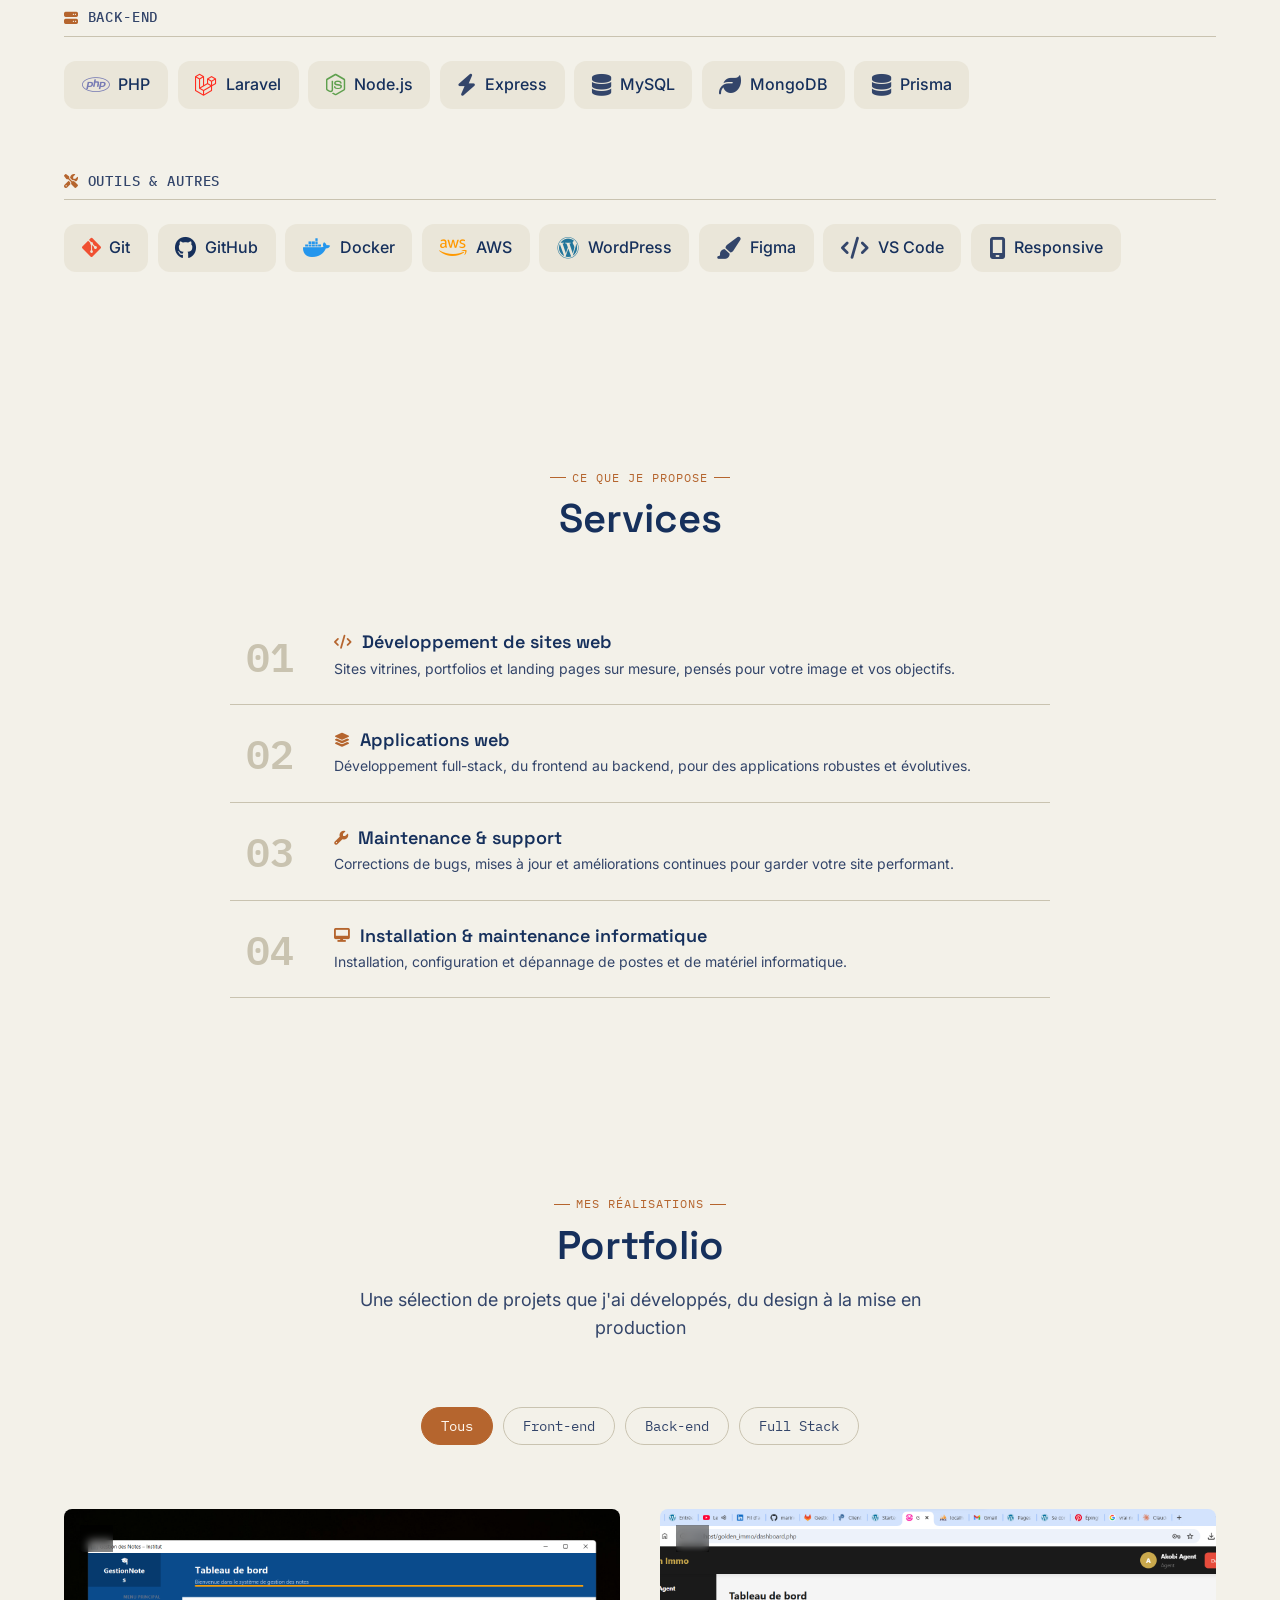
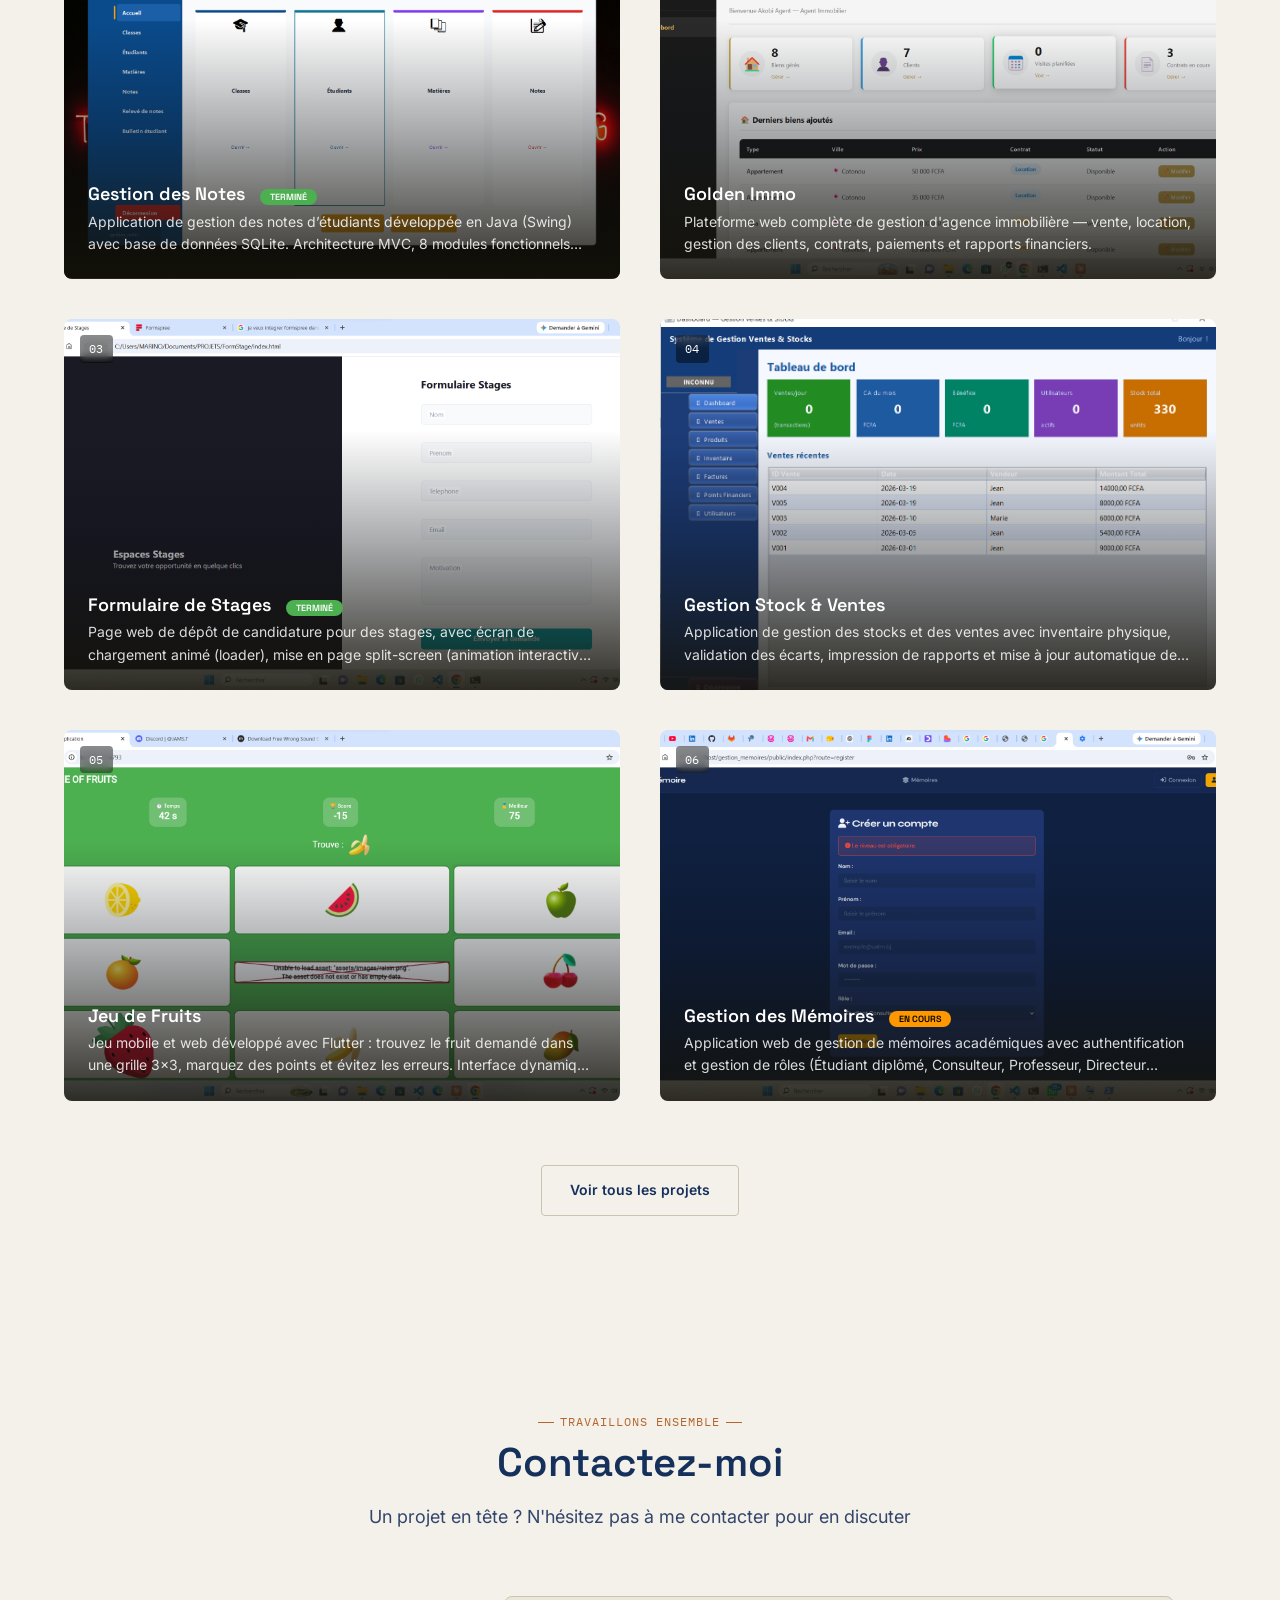
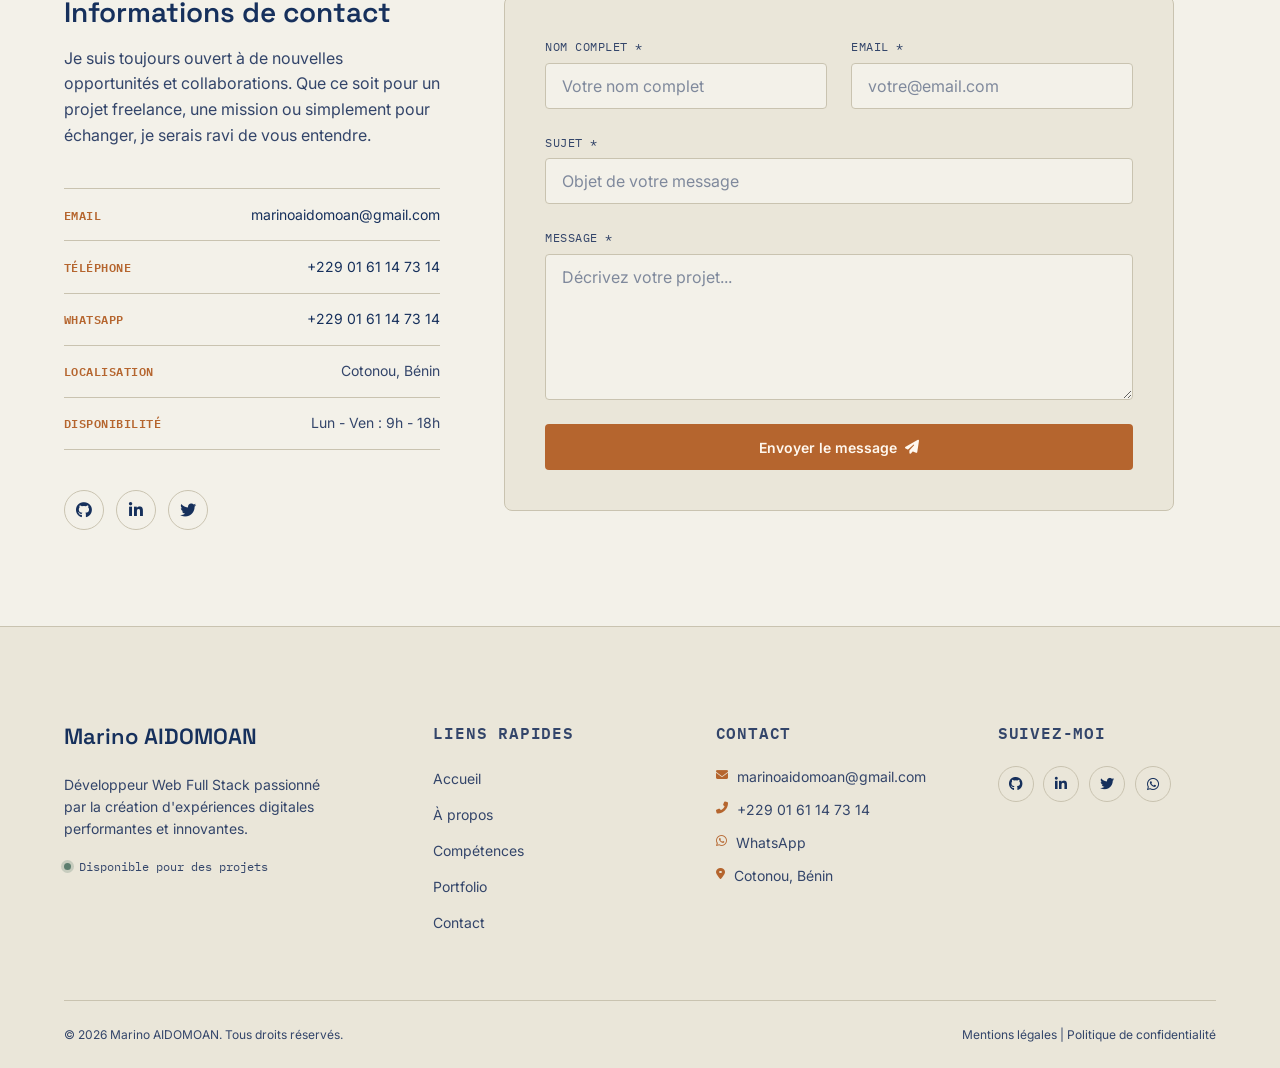
==== commit ee665d88: "Ajout de tout des projets" ====
--- a/index.html
+++ b/index.html
@@ -241,10 +241,10 @@
                             <a href="https://github.com/marinoaidomoan-gif" aria-label="GitHub">
                                 <i class="fab fa-github" aria-hidden="true"></i>
                             </a>
-                            <a href="#" aria-label="LinkedIn">
+                            <a href="https://www.linkedin.com/in/marino-aidomoan-600b323bb/" aria-label="LinkedIn">
                                 <i class="fab fa-linkedin-in" aria-hidden="true"></i>
                             </a>
-                            <a href="#" aria-label="Twitter / X">
+                            <a href="https://x.com/Marino_ama" aria-label="Twitter / X">
                                 <i class="fab fa-x-twitter" aria-hidden="true"></i>
                             </a>
                         </div>
@@ -504,122 +504,151 @@
                 <!-- Grille des projets -->
                 <div class="grille-projets-visuels">
 
-                    <!-- PROJET 01 : PORTFOLIO PERSONNEL -->
-                    <article class="carte-projet-v" data-filtre="fullstack">
+                    <!-- PROJET 01 : GESTION DES NOTES – APPLICATION JAVA (SWING / SQLite) -->
+                    <article class="carte-projet-v" data-filtre="backend">
                         <span class="reperage-projet">01</span>
-                        <img src="assets/img/projets/projet-01.png" alt="Portfolio personnel de Marino AIDOMOAN" loading="lazy">
+                        <img src="assets/img/projets/projet-01.png" alt="Gestion des Notes – Java" loading="lazy">
                         <div class="voile-projet-v"></div>
                         <div class="base-projet-v">
-                            <h3>Portfolio Personnel</h3>
-                            <p>Mon portfolio personnel développé pour présenter mes compétences, mes projets et mon parcours.</p>
+                            <h3>Gestion des Notes <span style="font-size:0.5em; background:#4caf50; color:#fff; padding:2px 10px; border-radius:20px; margin-left:10px;">TERMINÉ</span></h3>
+                            <p>
+                                Application de gestion des notes d’étudiants développée en Java (Swing) avec base de données SQLite. 
+                                Architecture MVC, 8 modules fonctionnels (authentification, saisie des notes, consultation, bulletins, etc.). 
+                                Livré avec un guide utilisateur complet et une documentation technique détaillée.
+                            </p>
+                            <div class="stack-v">
+                                <span class="tech-tag"><i class="fa-brands fa-java"></i> Java</span>
+                                <span class="tech-tag"><i class="fa-solid fa-window-maximize"></i> Swing</span>
+                                <span class="tech-tag"><i class="fa-solid fa-database"></i> SQLite</span>
+                                <span class="tech-tag"><i class="fa-solid fa-plug"></i> JDBC</span>
+                                <span class="tech-tag"><i class="fa-solid fa-layer-group"></i> MVC</span>
+                            </div>
+                            <div class="liens-v">
+                                <a href="#" target="_blank" rel="noopener" aria-label="Voir la documentation"><i class="fa-solid fa-book"></i></a>
+                                <a href="#" target="_blank" rel="noopener" aria-label="Voir le code"><i class="fa-brands fa-github"></i></a>
+                            </div>
+                        </div>
+                    </article>
+
+                    <!-- PROJET 02 : GOLDEN IMMO -->
+                    <article class="carte-projet-v" data-filtre="fullstack">
+                        <span class="reperage-projet">02</span>
+                        <img src="assets/img/projets/projet-02.png" alt="Golden Immo - Système de gestion immobilière" loading="lazy">
+                        <div class="voile-projet-v"></div>
+                        <div class="base-projet-v">
+                            <h3>Golden Immo</h3>
+                            <p>Plateforme web complète de gestion d'agence immobilière — vente, location, gestion des clients, contrats, paiements et rapports financiers.</p>
                             <div class="stack-v">
                                 <span class="tech-tag"><i class="fa-brands fa-html5"></i> HTML5</span>
                                 <span class="tech-tag"><i class="fa-brands fa-css3-alt"></i> CSS3</span>
                                 <span class="tech-tag"><i class="fa-brands fa-js"></i> JavaScript</span>
+                                <span class="tech-tag"><i class="fa-brands fa-php"></i> PHP</span>
+                                <span class="tech-tag"><i class="fa-solid fa-database"></i> MySQL</span>
                             </div>
                             <div class="liens-v">
                                 <a href="#" target="_blank" rel="noopener" aria-label="Voir le site"><i class="fa-solid fa-arrow-up-right-from-square"></i></a>
-                                <a href="#" target="_blank" rel="noopener" aria-label="Voir le code"><i class="fa-brands fa-github"></i></a>
+                                <a href="https://github.com/marinoaidomoan-gif/golden_immo" target="_blank" rel="noopener" aria-label="Voir le code"><i class="fa-brands fa-github"></i></a>
                             </div>
                         </div>
                     </article>
 
-                    <!-- PROJET 02 : E-COMMERCE -->
-                    <article class="carte-projet-v" data-filtre="fullstack">
-                        <span class="reperage-projet">02</span>
-                        <img src="assets/img/projets/projet-02.png" alt="Application E-commerce Moderne" loading="lazy">
+                    <!-- PROJET 03 : FORMULAIRE DE STAGES – FRONT-END MODERNE -->
+                    <article class="carte-projet-v" data-filtre="frontend">
+                        <span class="reperage-projet">03</span>
+                        <img src="assets/img/projets/projet-03.png" alt="Formulaire de Stages" loading="lazy">
                         <div class="voile-projet-v"></div>
                         <div class="base-projet-v">
-                            <h3>Application E-commerce</h3>
-                            <p>Plateforme complète avec catalogue, panier, paiement sécurisé et espace client.</p>
+                            <h3>Formulaire de Stages <span style="font-size:0.5em; background:#4caf50; color:#fff; padding:2px 10px; border-radius:20px; margin-left:10px;">TERMINÉ</span></h3>
+                            <p>
+                                Page web de dépôt de candidature pour des stages, avec écran de chargement animé (loader), 
+                                mise en page split-screen (animation interactive à gauche, formulaire à droite), 
+                                labels flottants, validation des champs en temps réel (nom, prénom, téléphone, e-mail, motivation), 
+                                pop-up de confirmation après soumission, et design responsive adapté aux mobiles et tablettes.
+                            </p>
                             <div class="stack-v">
-                                <span class="tech-tag"><i class="fa-brands fa-react"></i> React</span>
-                                <span class="tech-tag"><i class="fa-brands fa-node-js"></i> Node.js</span>
-                                <span class="tech-tag"><i class="fa-solid fa-database"></i> MongoDB</span>
+                                <span class="tech-tag"><i class="fa-brands fa-html5"></i> HTML5</span>
+                                <span class="tech-tag"><i class="fa-brands fa-css3-alt"></i> CSS3</span>
+                                <span class="tech-tag"><i class="fa-brands fa-js"></i> JavaScript</span>
+                                <span class="tech-tag"><i class="fa-solid fa-font-awesome"></i> Font Awesome</span>
+                                <span class="tech-tag"><i class="fa-solid fa-paper-plane"></i> Formspree</span>
                             </div>
                             <div class="liens-v">
-                                <a href="#" target="_blank" rel="noopener" aria-label="Voir le site"><i class="fa-solid fa-arrow-up-right-from-square"></i></a>
-                                <a href="#" target="_blank" rel="noopener" aria-label="Voir le code"><i class="fa-brands fa-github"></i></a>
+                                <a href="form-stage.vercel.app" target="_blank" rel="noopener" aria-label="Voir la démo"><i class="fa-solid fa-play"></i></a>
+                                <a href="https://github.com/marinoaidomoan-gif/form_stage" target="_blank" rel="noopener" aria-label="Voir le code"><i class="fa-brands fa-github"></i></a>
                             </div>
                         </div>
                     </article>
 
-                    <!-- PROJET 03 : DASHBOARD ANALYTIQUE -->
-                    <article class="carte-projet-v" data-filtre="frontend">
-                        <span class="reperage-projet">03</span>
-                        <img src="assets/img/projets/projet-03.png" alt="Dashboard Analytique" loading="lazy">
+                    <!-- PROJET 04 : GESTION STOCK & VENTES (JAVA / PostgreSQL) -->
+                    <article class="carte-projet-v" data-filtre="backend">
+                        <span class="reperage-projet">04</span>
+                        <img src="assets/img/projets/projet-04.png" alt="Gestion Stock & Ventes" loading="lazy">
                         <div class="voile-projet-v"></div>
                         <div class="base-projet-v">
-                            <h3>Dashboard Analytique</h3>
-                            <p>Visualisation de données en temps réel avec graphiques interactifs et export de rapports.</p>
+                            <h3>Gestion Stock &amp; Ventes</h3>
+                            <p>
+                                Application de gestion des stocks et des ventes avec inventaire physique, 
+                                validation des écarts, impression de rapports et mise à jour automatique des quantités.
+                            </p>
                             <div class="stack-v">
-                                <span class="tech-tag"><i class="fa-brands fa-react"></i> React</span>
-                                <span class="tech-tag"><i class="fa-solid fa-chart-pie"></i> Chart.js</span>
-                                <span class="tech-tag"><img src="https://cdn.simpleicons.org/tailwindcss/38BDF8" class="icone-marque" alt=""> Tailwind</span>
+                                <span class="tech-tag"><i class="fa-brands fa-java"></i> Java</span>
+                                <span class="tech-tag"><i class="fa-solid fa-database"></i> PostgreSQL</span>
+                                <span class="tech-tag"><i class="fa-solid fa-window-maximize"></i> Swing</span>
+                                <span class="tech-tag"><i class="fa-solid fa-plug"></i> JDBC</span>
                             </div>
                             <div class="liens-v">
-                                <a href="#" target="_blank" rel="noopener" aria-label="Voir le site"><i class="fa-solid fa-arrow-up-right-from-square"></i></a>
+                                <a href="#" target="_blank" rel="noopener" aria-label="Voir la documentation"><i class="fa-solid fa-book"></i></a>
                                 <a href="#" target="_blank" rel="noopener" aria-label="Voir le code"><i class="fa-brands fa-github"></i></a>
                             </div>
                         </div>
                     </article>
 
-                    <!-- PROJET 04 : API TASK MANAGER -->
-                    <article class="carte-projet-v" data-filtre="backend">
-                        <span class="reperage-projet">04</span>
-                        <img src="assets/img/projets/projet-04.png" alt="API Task Manager" loading="lazy">
+                    <!-- PROJET 05 : JEU DE FRUITS (FLUTTER) -->
+                    <article class="carte-projet-v" data-filtre="frontend">
+                        <span class="reperage-projet">05</span>
+                        <img src="assets/img/projets/projet-05.png" alt="Jeu de Fruits Flutter" loading="lazy">
                         <div class="voile-projet-v"></div>
                         <div class="base-projet-v">
-                            <h3>API Task Manager</h3>
-                            <p>API RESTful pour la gestion de tâches avec authentification JWT et documentation Swagger.</p>
+                            <h3>Jeu de Fruits</h3>
+                            <p>
+                                Jeu mobile et web développé avec Flutter : trouvez le fruit demandé dans une grille 3×3, 
+                                marquez des points et évitez les erreurs. Interface dynamique avec timer et retour visuel.
+                            </p>
                             <div class="stack-v">
-                                <span class="tech-tag"><i class="fa-brands fa-node-js"></i> Node.js</span>
-                                <span class="tech-tag"><i class="fa-solid fa-bolt"></i> Express</span>
-                                <span class="tech-tag"><i class="fa-solid fa-database"></i> PostgreSQL</span>
+                                <span class="tech-tag"><i class="fa-brands fa-flutter"></i> Flutter</span>
+                                <span class="tech-tag"><i class="fa-brands fa-dart"></i> Dart</span>
+                                <span class="tech-tag"><i class="fa-solid fa-image"></i> Assets</span>
+                                <span class="tech-tag"><i class="fa-solid fa-globe"></i> GitHub Pages</span>
                             </div>
                             <div class="liens-v">
-                                <a href="#" target="_blank" rel="noopener" aria-label="Voir la doc API"><i class="fa-solid fa-book"></i></a>
-                                <a href="#" target="_blank" rel="noopener" aria-label="Voir le code"><i class="fa-brands fa-github"></i></a>
+                                <a href="#" target="_blank" rel="noopener" aria-label="Voir la démo"><i class="fa-solid fa-play"></i></a>
+                                <a href="https://github.com/marinoaidomoan-gif/jeu_fruits" target="_blank" rel="noopener" aria-label="Voir le code"><i class="fa-brands fa-github"></i></a>
                             </div>
                         </div>
                     </article>
 
-                    <!-- PROJET 05 : PLATEFORME DE BLOG -->
-                    <article class="carte-projet-v" data-filtre="fullstack">
-                        <span class="reperage-projet">05</span>
-                        <img src="assets/img/projets/projet-01.png" alt="Plateforme de Blog" loading="lazy">
+                    <!-- PROJET 06 : GESTION DES MÉMOIRES (PHP / MVC) — EN COURS -->
+                    <article class="carte-projet-v" data-filtre="backend">
+                        <span class="reperage-projet">06</span>
+                        <img src="assets/img/projets/projet-06.png" alt="Gestion des Mémoires" loading="lazy">
                         <div class="voile-projet-v"></div>
                         <div class="base-projet-v">
-                            <h3>Plateforme de Blog</h3>
-                            <p>CMS personnalisé avec éditeur Markdown, commentaires et optimisation SEO.</p>
+                            <h3>Gestion des Mémoires <span style="font-size:0.5em; background:#ff9800; color:#000; padding:2px 10px; border-radius:20px; margin-left:10px;">EN COURS</span></h3>
+                            <p>
+                                Application web de gestion de mémoires académiques avec authentification et gestion de rôles 
+                                (Étudiant diplômé, Consulteur, Professeur, Directeur d'études). 
+                                Fonctionnalités : dépôt de mémoires, évaluation par jury, likes, commentaires, 
+                                recherche multicritère et validation des diplômes.
+                            </p>
                             <div class="stack-v">
-                                <span class="tech-tag">Next.js</span>
-                                <span class="tech-tag">Prisma</span>
-                                <span class="tech-tag"><i class="fa-solid fa-database"></i> PostgreSQL</span>
+                                <span class="tech-tag"><i class="fa-brands fa-php"></i> PHP</span>
+                                <span class="tech-tag"><i class="fa-solid fa-database"></i> MySQL</span>
+                                <span class="tech-tag"><i class="fa-solid fa-plug"></i> PDO</span>
+                                <span class="tech-tag"><i class="fa-solid fa-layer-group"></i> MVC</span>
                             </div>
                             <div class="liens-v">
-                                <a href="#" target="_blank" rel="noopener" aria-label="Voir le site"><i class="fa-solid fa-arrow-up-right-from-square"></i></a>
-                                <a href="#" target="_blank" rel="noopener" aria-label="Voir le code"><i class="fa-brands fa-github"></i></a>
-                            </div>
-                        </div>
-                    </article>
-
-                    <!-- PROJET 06 : CHAT EN TEMPS RÉEL -->
-                    <article class="carte-projet-v" data-filtre="backend">
-                        <span class="reperage-projet">06</span>
-                        <img src="assets/img/projets/projet-02.png" alt="Application Chat en Temps Réel" loading="lazy">
-                        <div class="voile-projet-v"></div>
-                        <div class="base-projet-v">
-                            <h3>Chat en Temps Réel</h3>
-                            <p>Messagerie instantanée avec salons publics/privés, notifications et partage de fichiers.</p>
-                            <div class="stack-v">
-                                <span class="tech-tag"><i class="fa-solid fa-bolt"></i> Socket.io</span>
-                                <span class="tech-tag"><i class="fa-brands fa-node-js"></i> Node.js</span>
-                                <span class="tech-tag"><i class="fa-solid fa-database"></i> Redis</span>
-                            </div>
-                            <div class="liens-v">
-                                <a href="#" target="_blank" rel="noopener" aria-label="Voir le site"><i class="fa-solid fa-arrow-up-right-from-square"></i></a>
-                                <a href="#" target="_blank" rel="noopener" aria-label="Voir le code"><i class="fa-brands fa-github"></i></a>
+                                <a href="#" target="_blank" rel="noopener" aria-label="Voir la documentation"><i class="fa-solid fa-book"></i></a>
+                                <a href="https://github.com/marinoaidomoan-gif/gestion-memoires" target="_blank" rel="noopener" aria-label="Voir le code"><i class="fa-brands fa-github"></i></a>
                             </div>
                         </div>
                     </article>
@@ -724,13 +753,13 @@
 
                         <!-- Réseaux sociaux (sans CodePen) -->
                         <div class="reseaux-sociaux-contact">
-                            <a href="https://github.com/ton-compte" target="_blank" rel="noopener" aria-label="GitHub">
+                            <a href="https://github.com/marinoaidomoan-gif" target="_blank" rel="noopener" aria-label="GitHub">
                                 <i class="fab fa-github" aria-hidden="true"></i>
                             </a>
-                            <a href="https://linkedin.com/in/ton-compte" target="_blank" rel="noopener" aria-label="LinkedIn">
+                            <a href="https://www.linkedin.com/in/marino-aidomoan-600b323bb/" target="_blank" rel="noopener" aria-label="LinkedIn">
                                 <i class="fab fa-linkedin-in" aria-hidden="true"></i>
                             </a>
-                            <a href="https://twitter.com/ton-compte" target="_blank" rel="noopener" aria-label="Twitter">
+                            <a href="https://x.com/Marino_ama" target="_blank" rel="noopener" aria-label="Twitter">
                                 <i class="fab fa-twitter" aria-hidden="true"></i>
                             </a>
                         </div>
@@ -851,13 +880,13 @@
                 <div class="colonne-pied">
                     <h3 class="titre-pied">Suivez-moi</h3>
                     <div class="reseaux-pied">
-                        <a href="https://github.com/ton-compte" target="_blank" rel="noopener" aria-label="GitHub">
+                        <a href="https://github.com/marinoaidomoan-gif" target="_blank" rel="noopener" aria-label="GitHub">
                             <i class="fab fa-github" aria-hidden="true"></i>
                         </a>
-                        <a href="https://linkedin.com/in/ton-compte" target="_blank" rel="noopener" aria-label="LinkedIn">
+                        <a href="https://www.linkedin.com/in/marino-aidomoan-600b323bb/" target="_blank" rel="noopener" aria-label="LinkedIn">
                             <i class="fab fa-linkedin-in" aria-hidden="true"></i>
                         </a>
-                        <a href="https://twitter.com/ton-compte" target="_blank" rel="noopener" aria-label="Twitter">
+                        <a href="https://x.com/Marino_ama" target="_blank" rel="noopener" aria-label="Twitter">
                             <i class="fab fa-twitter" aria-hidden="true"></i>
                         </a>
                         <a href="https://wa.me/2290161147314" target="_blank" rel="noopener" aria-label="WhatsApp">
--- a/style.css
+++ b/style.css
@@ -1107,6 +1107,17 @@
 }
 .carte-projet-v:hover img { transform: scale(1.06); }
 
+.carte-projet-v {
+    opacity: 0;
+    transform: scale(0.96);
+    transition: opacity 0.5s ease, transform 0.5s ease;
+    transition-delay: var(--delai, 0s);
+}
+.carte-projet-v.visible {
+    opacity: 1;
+    transform: scale(1);
+}
+
 .reperage-projet {
     position: absolute;
     top: var(--espace-sm);
@@ -1596,6 +1607,18 @@
     padding-bottom: 0;
 }
 
+/* PARCOURS — cascade verticale */
+.etape-parcours {
+    opacity: 0;
+    transform: translateY(24px);
+    transition: opacity 0.6s ease, transform 0.6s ease;
+    transition-delay: var(--delai, 0s);
+}
+.etape-parcours.visible {
+    opacity: 1;
+    transform: translateY(0);
+}
+
 /* le point sur la ligne */
 .etape-parcours::before {
     content: "";
@@ -1667,6 +1690,18 @@
 
 .ligne-service:hover::before {
     transform: scaleY(1);
+}
+
+/* SERVICES — glissement gauche → droite */
+.ligne-service {
+    opacity: 0;
+    transform: translateX(-32px);
+    transition: opacity 0.55s ease, transform 0.55s ease;
+    transition-delay: var(--delai, 0s);
+}
+.ligne-service.visible {
+    opacity: 1;
+    transform: translateX(0);
 }
 
 .numero-service {
@@ -1775,4 +1810,14 @@
 .fermer-modale:hover {
     border-color: var(--couleur-accent);
     color: var(--couleur-accent);
+}
+
+@media (prefers-reduced-motion: reduce) {
+    .etape-parcours,
+    .ligne-service,
+    .carte-projet-v {
+        opacity: 1 !important;
+        transform: none !important;
+        transition: none !important;
+    }
 }
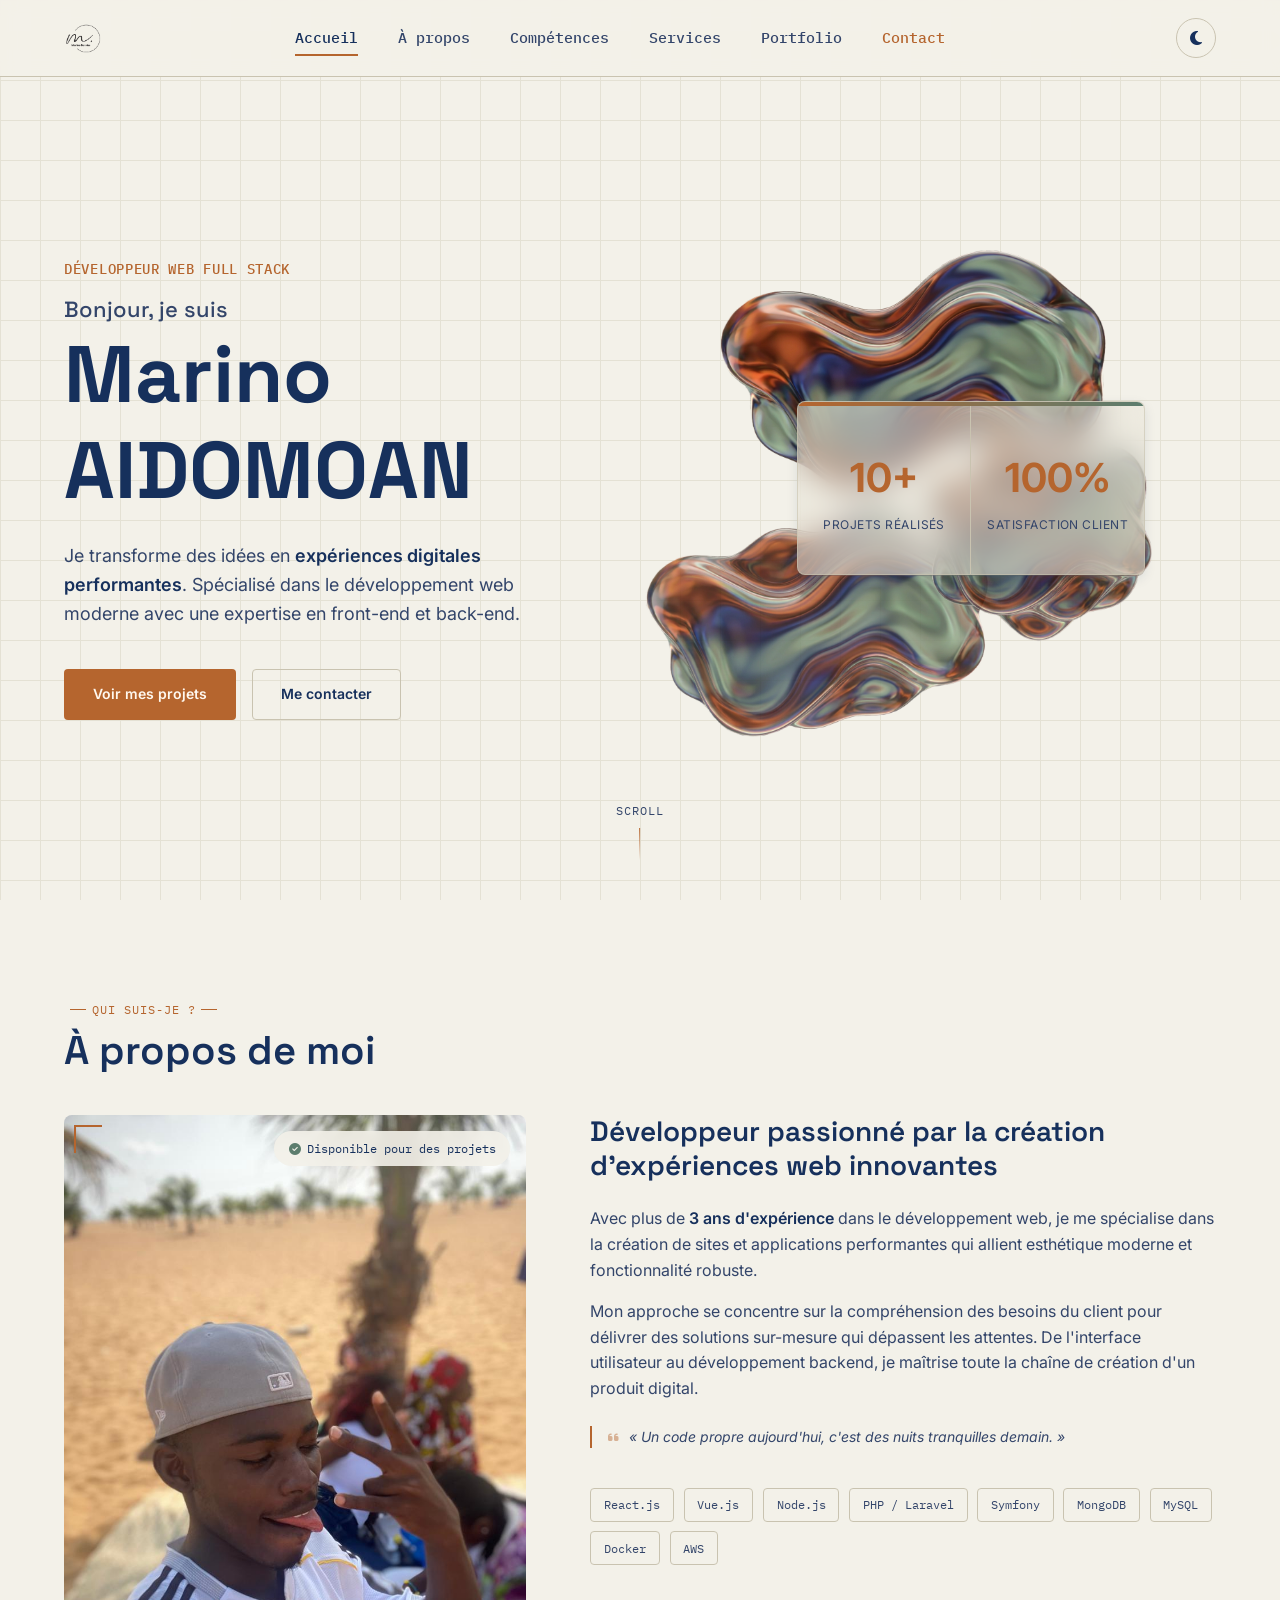
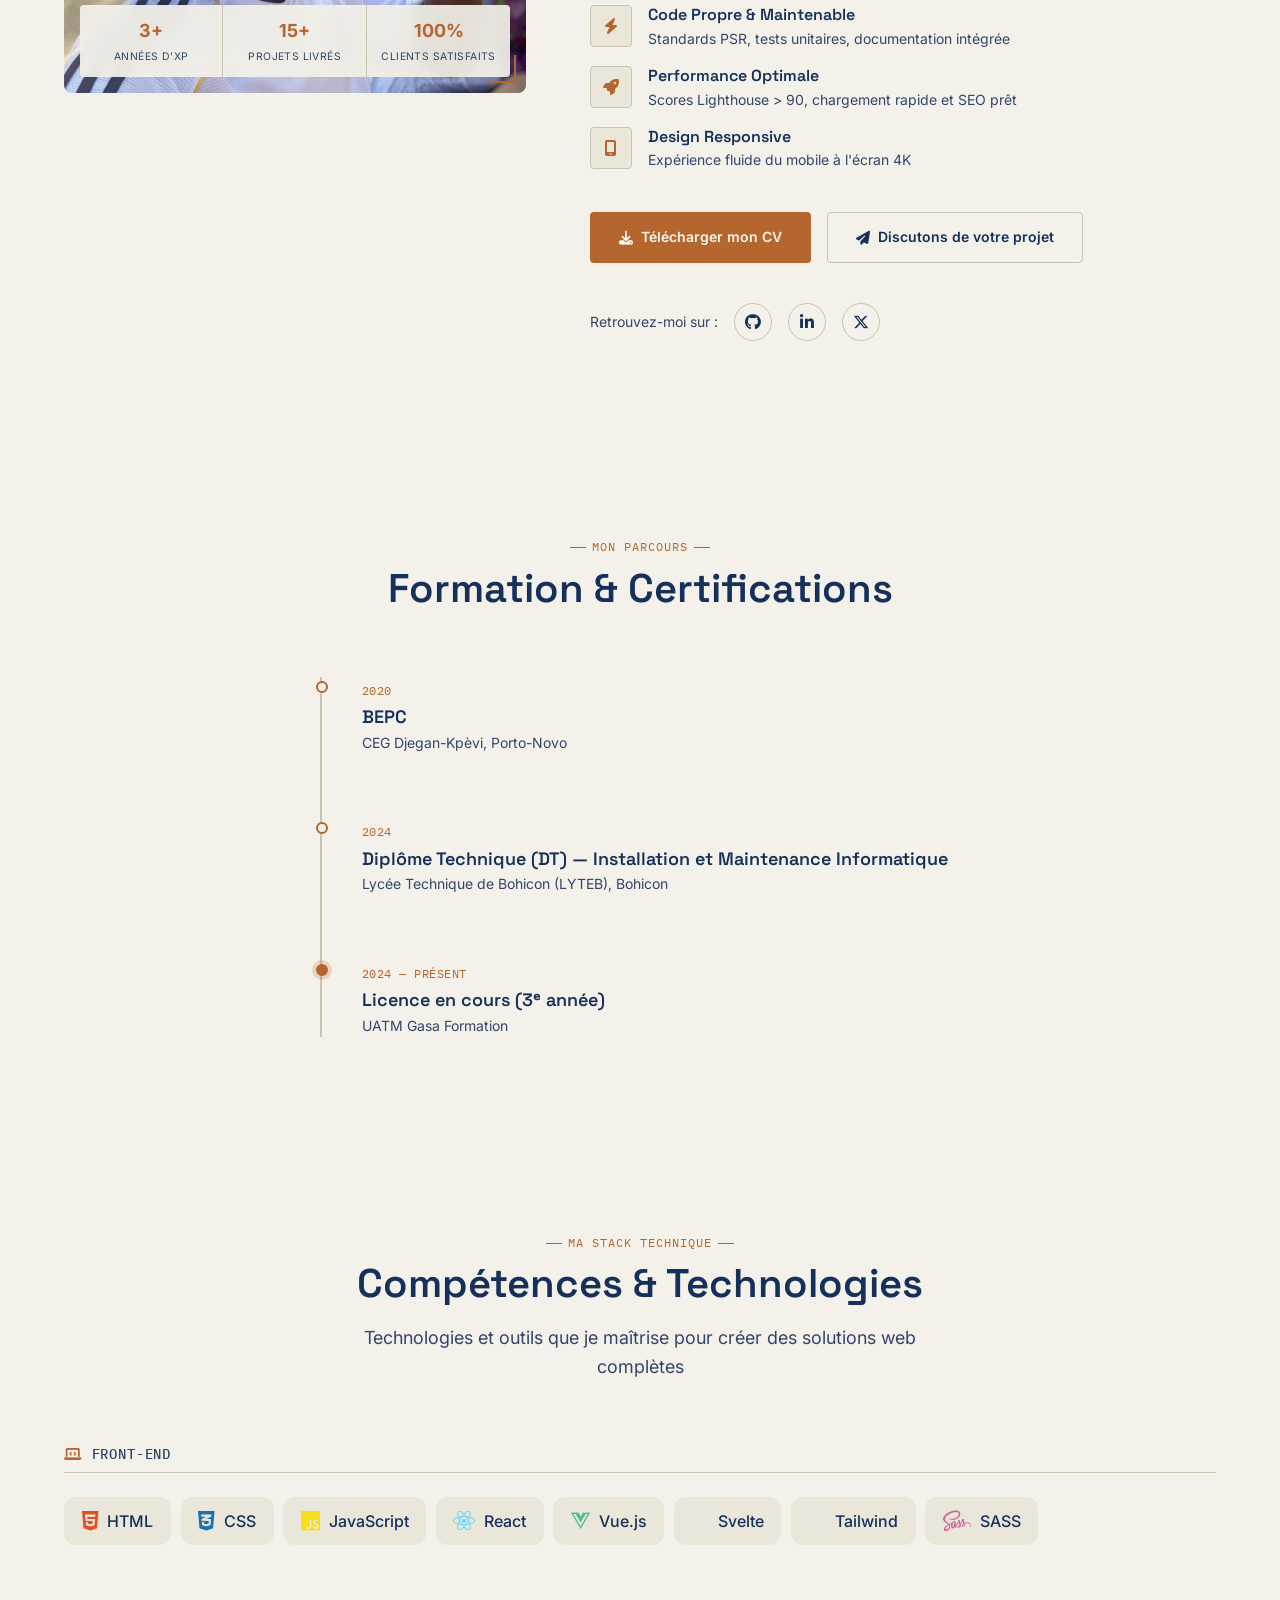
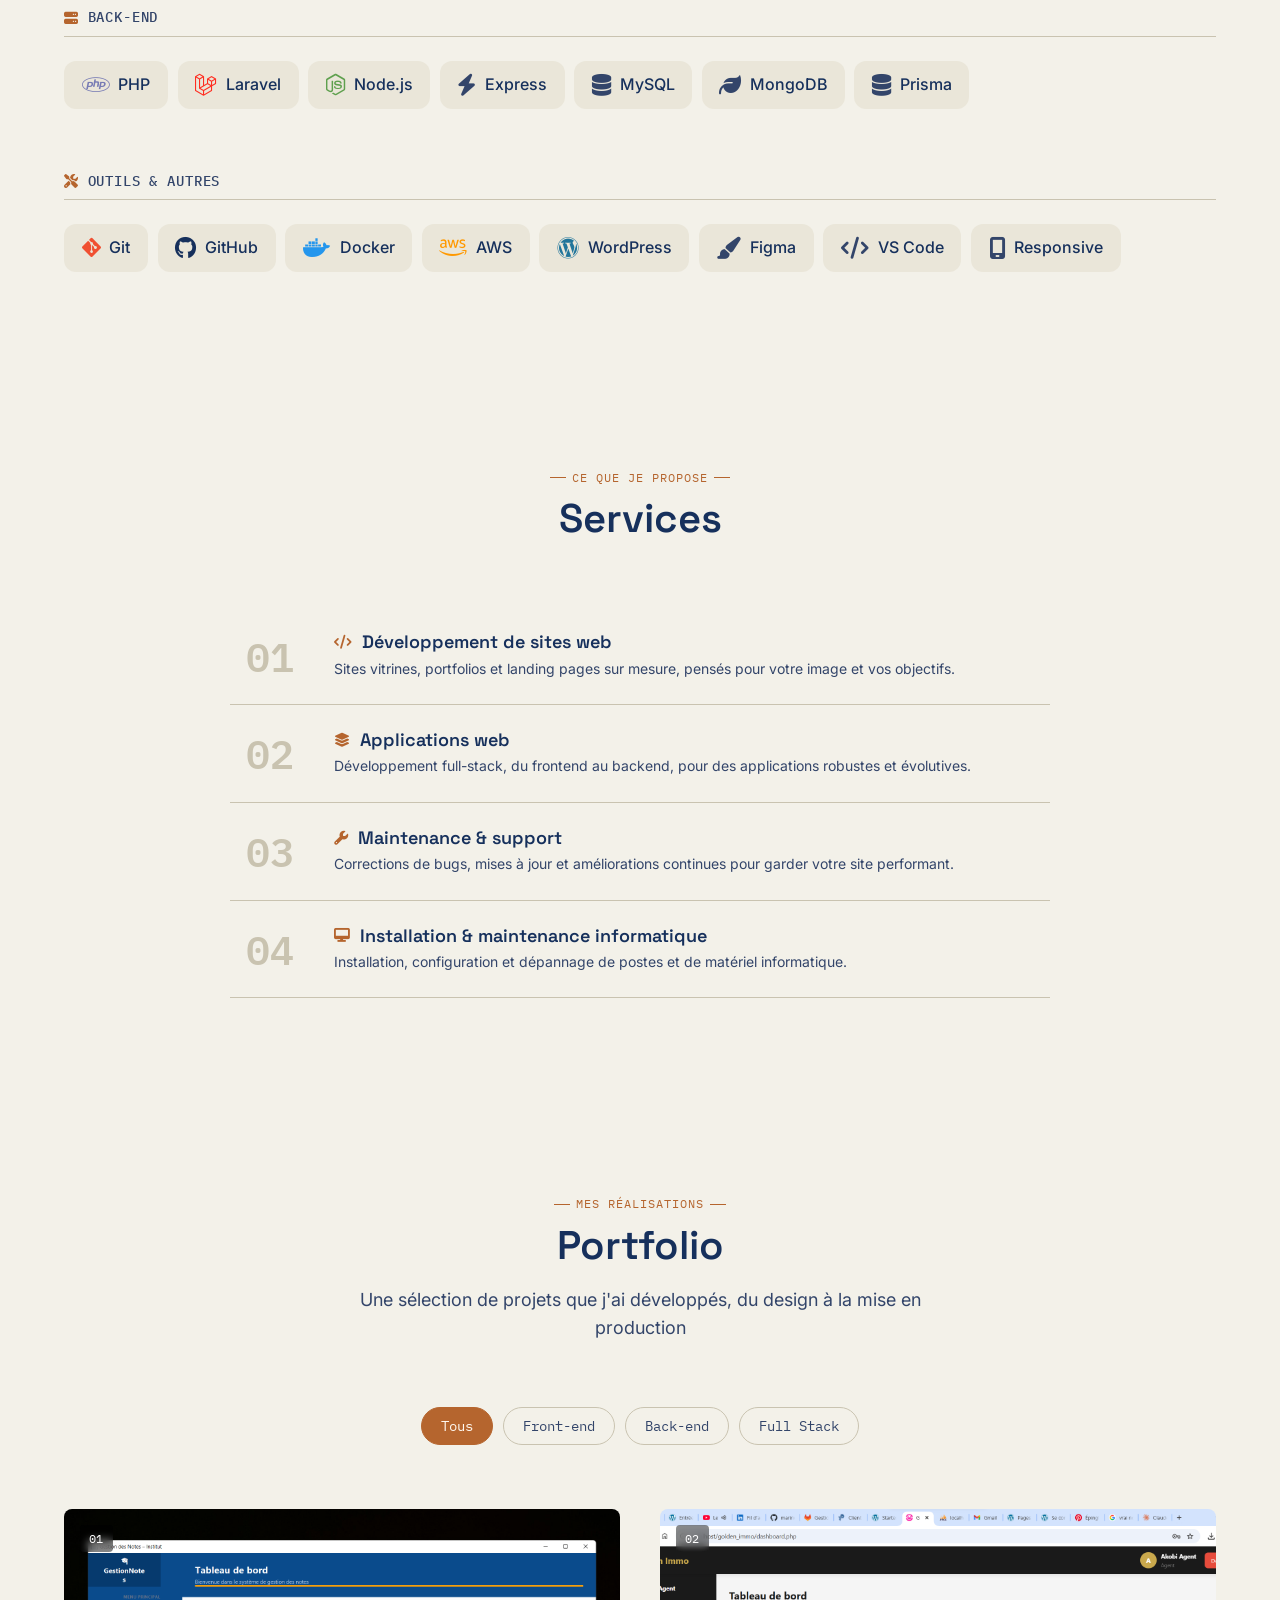
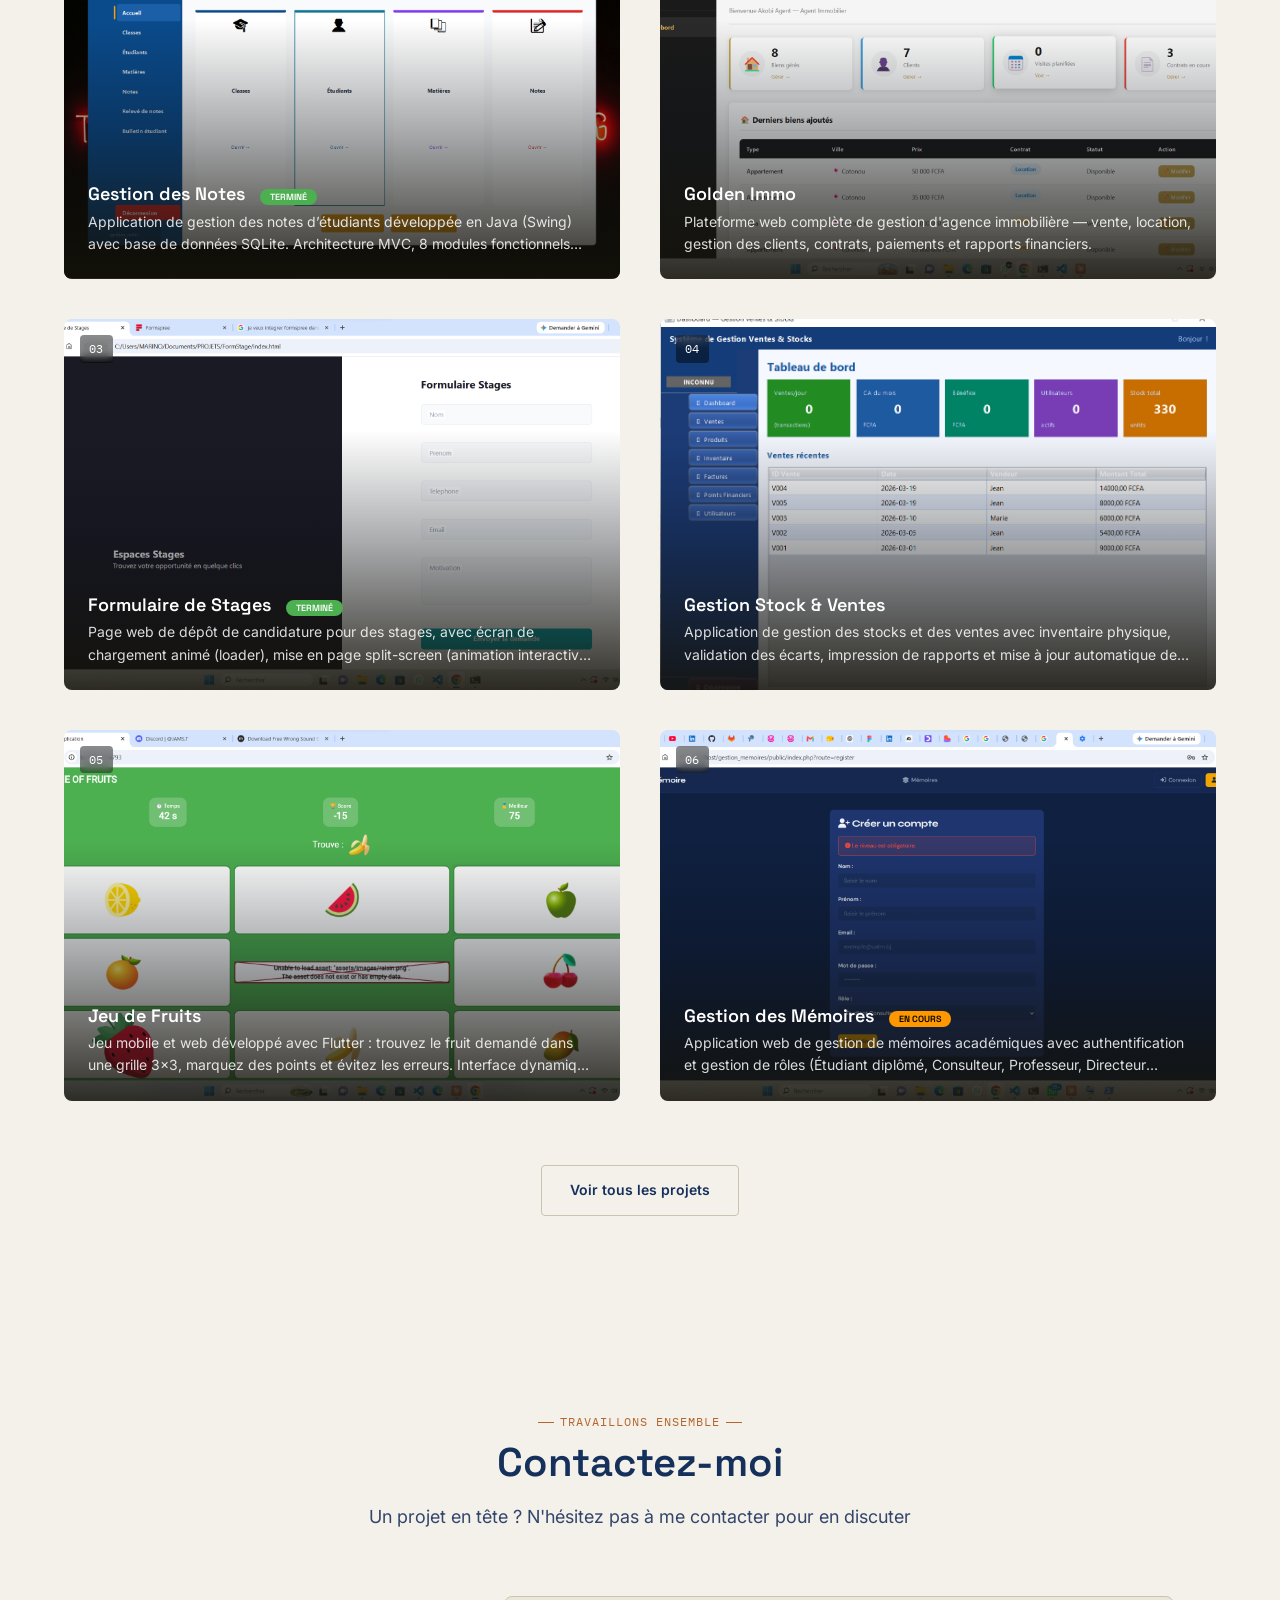
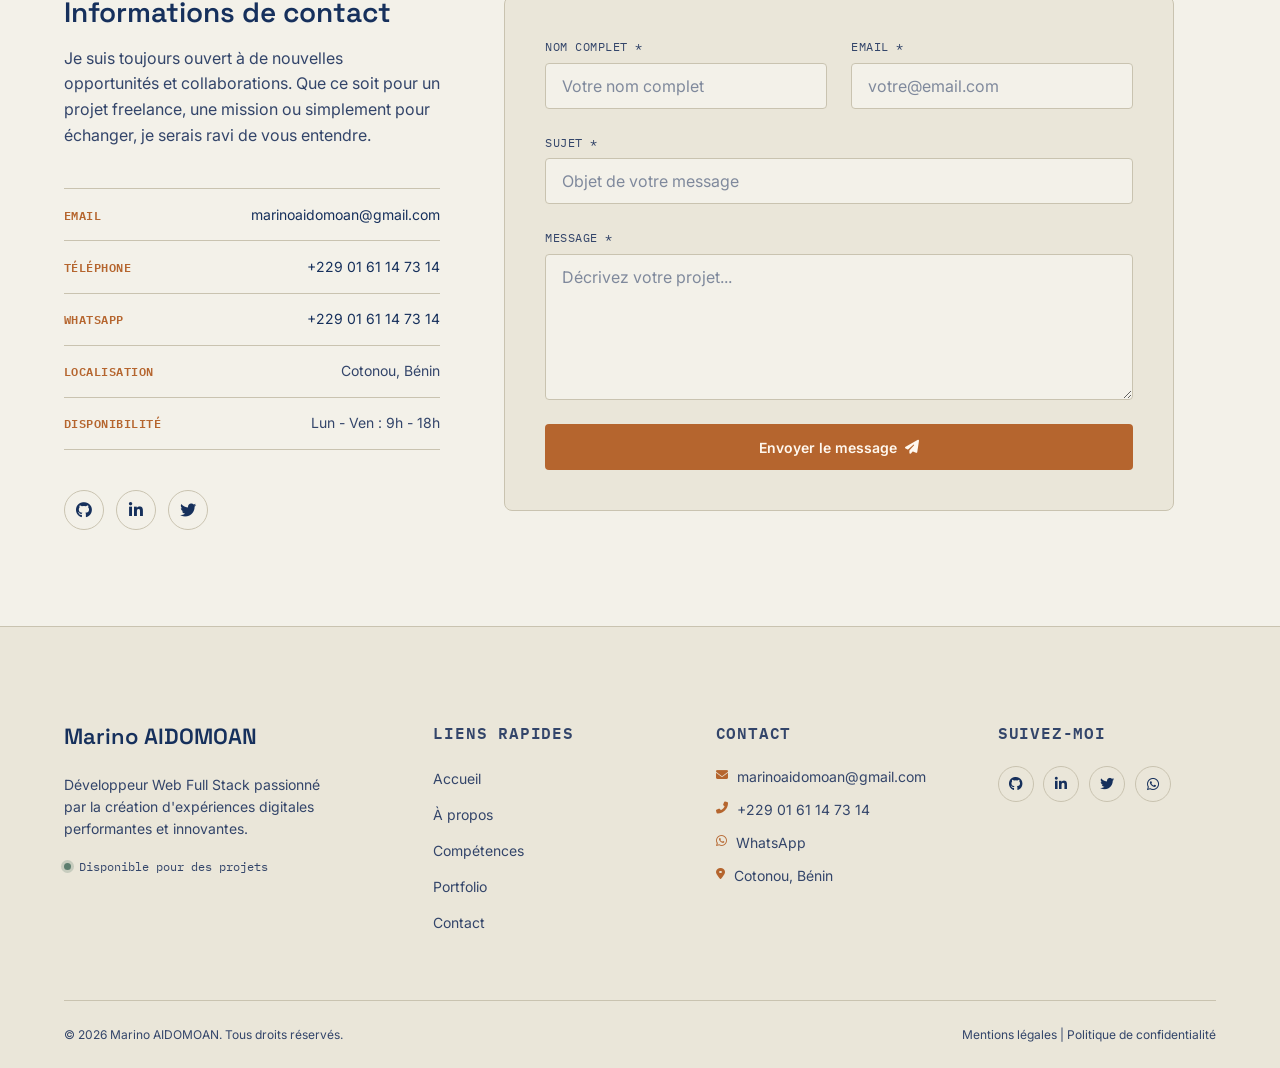
==== commit d410f8f5: "Ajout du fichiers all projects" ====
--- a/index.html
+++ b/index.html
@@ -656,7 +656,7 @@
                 </div> <!-- fin grille-projets-visuels -->
 
                 <div class="action-portfolio">
-                    <a href="#" class="bouton bouton-secondaire">Voir tous les projets</a>
+                    <a href="all-projects.html" class="bouton bouton-secondaire">Voir tous les projets</a>
                 </div>
 
             </div> <!-- fin conteneur -->
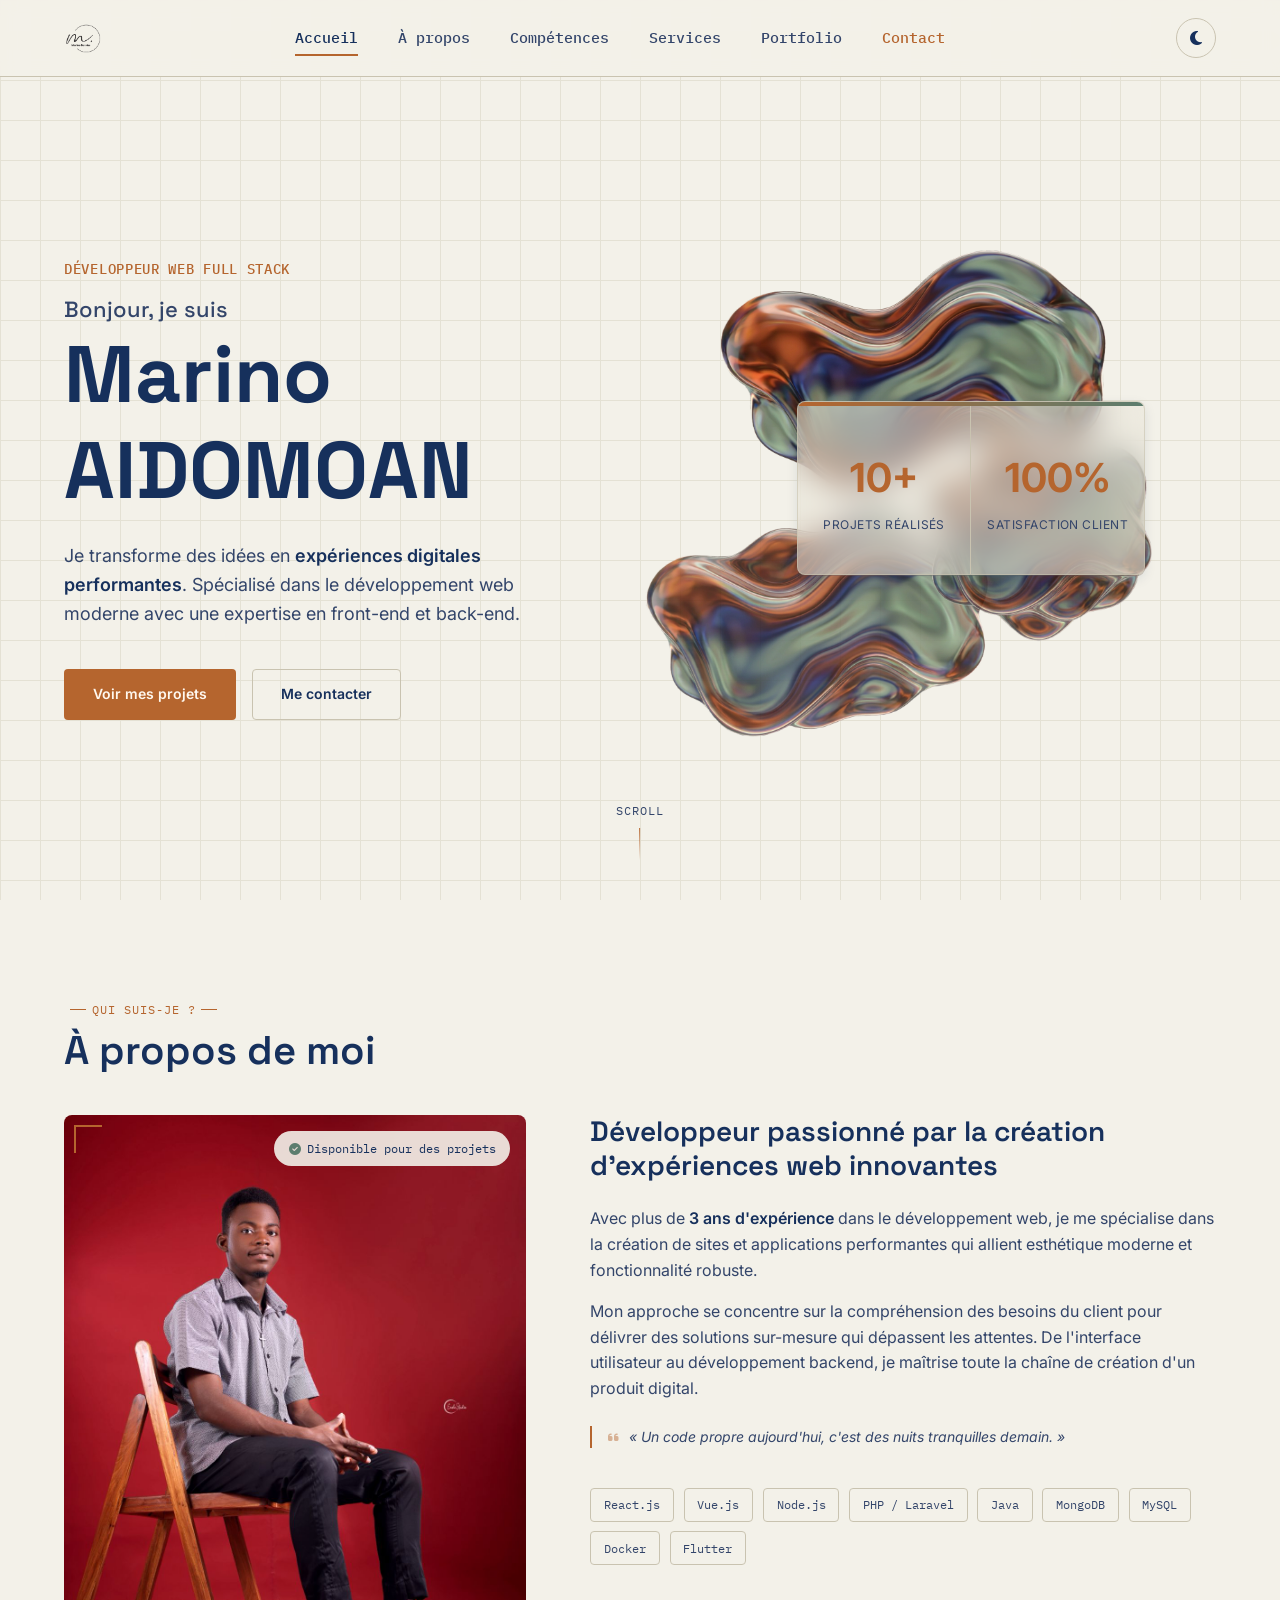
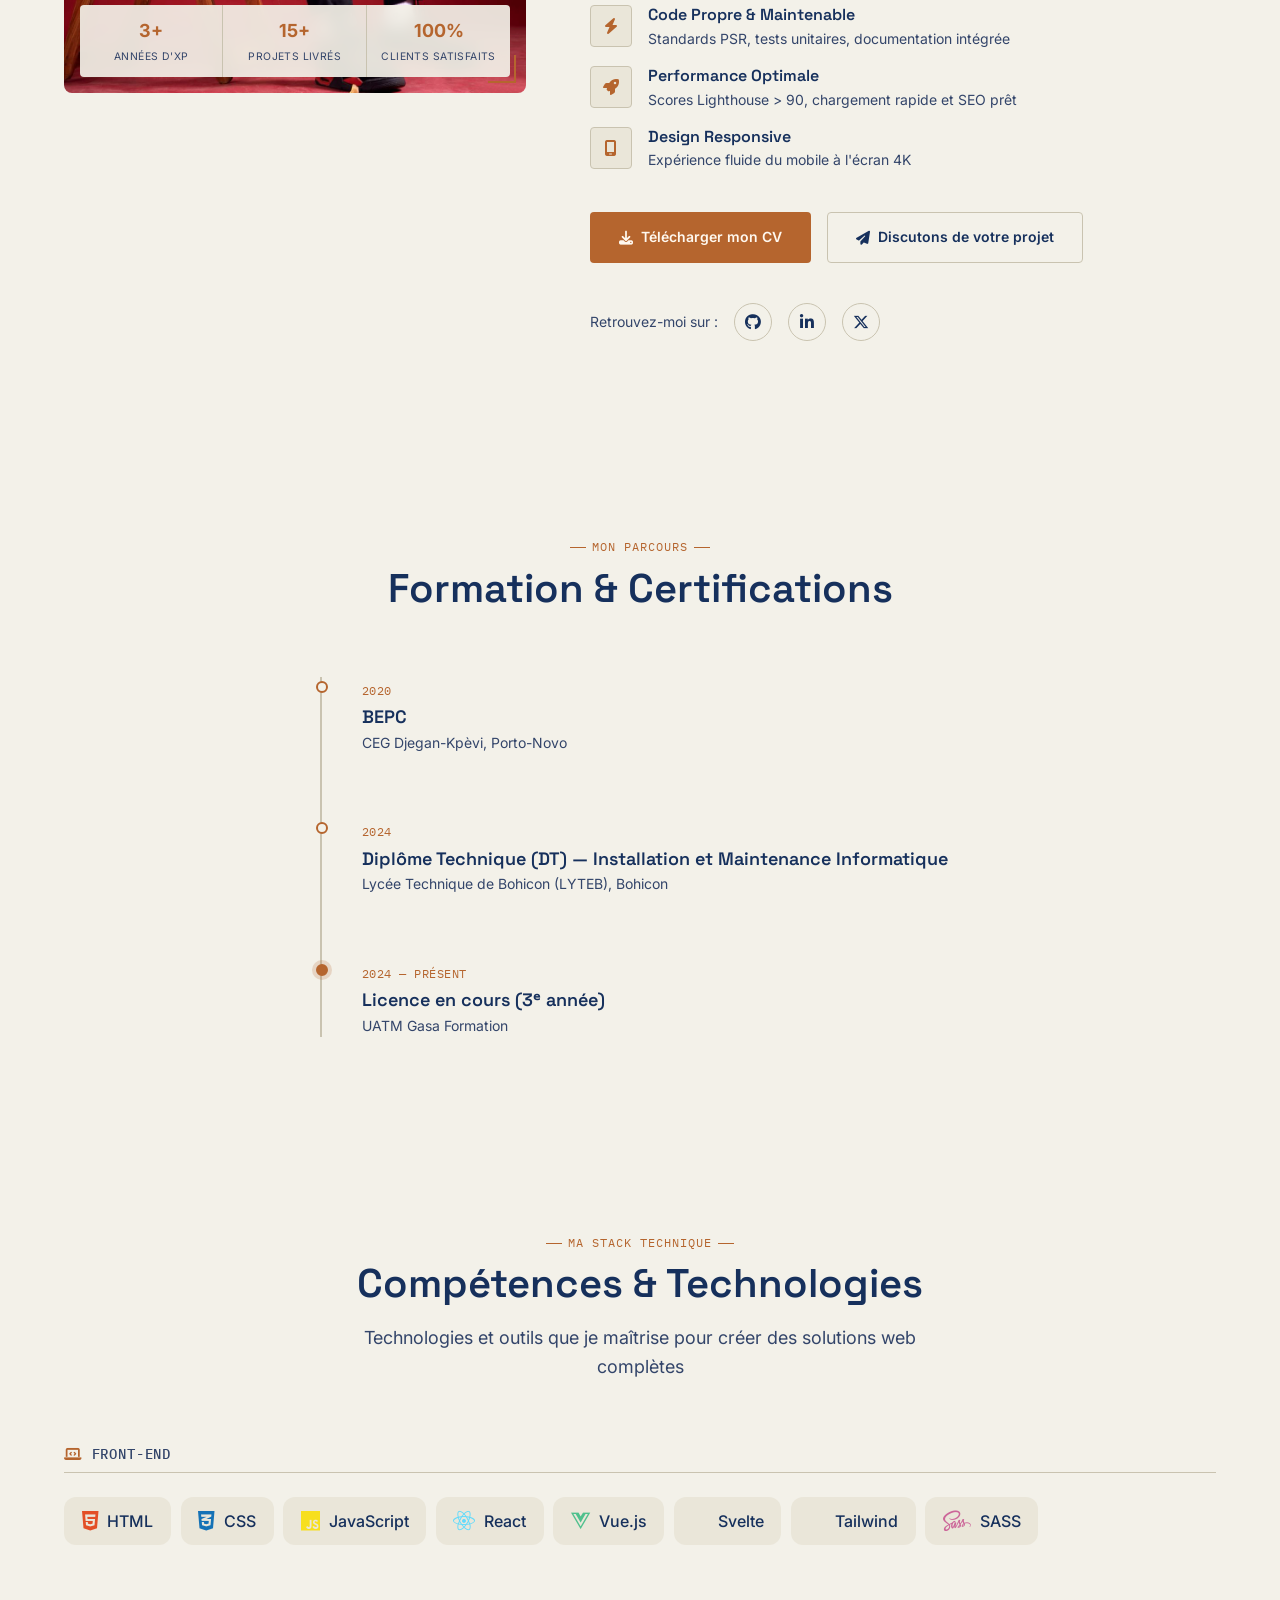
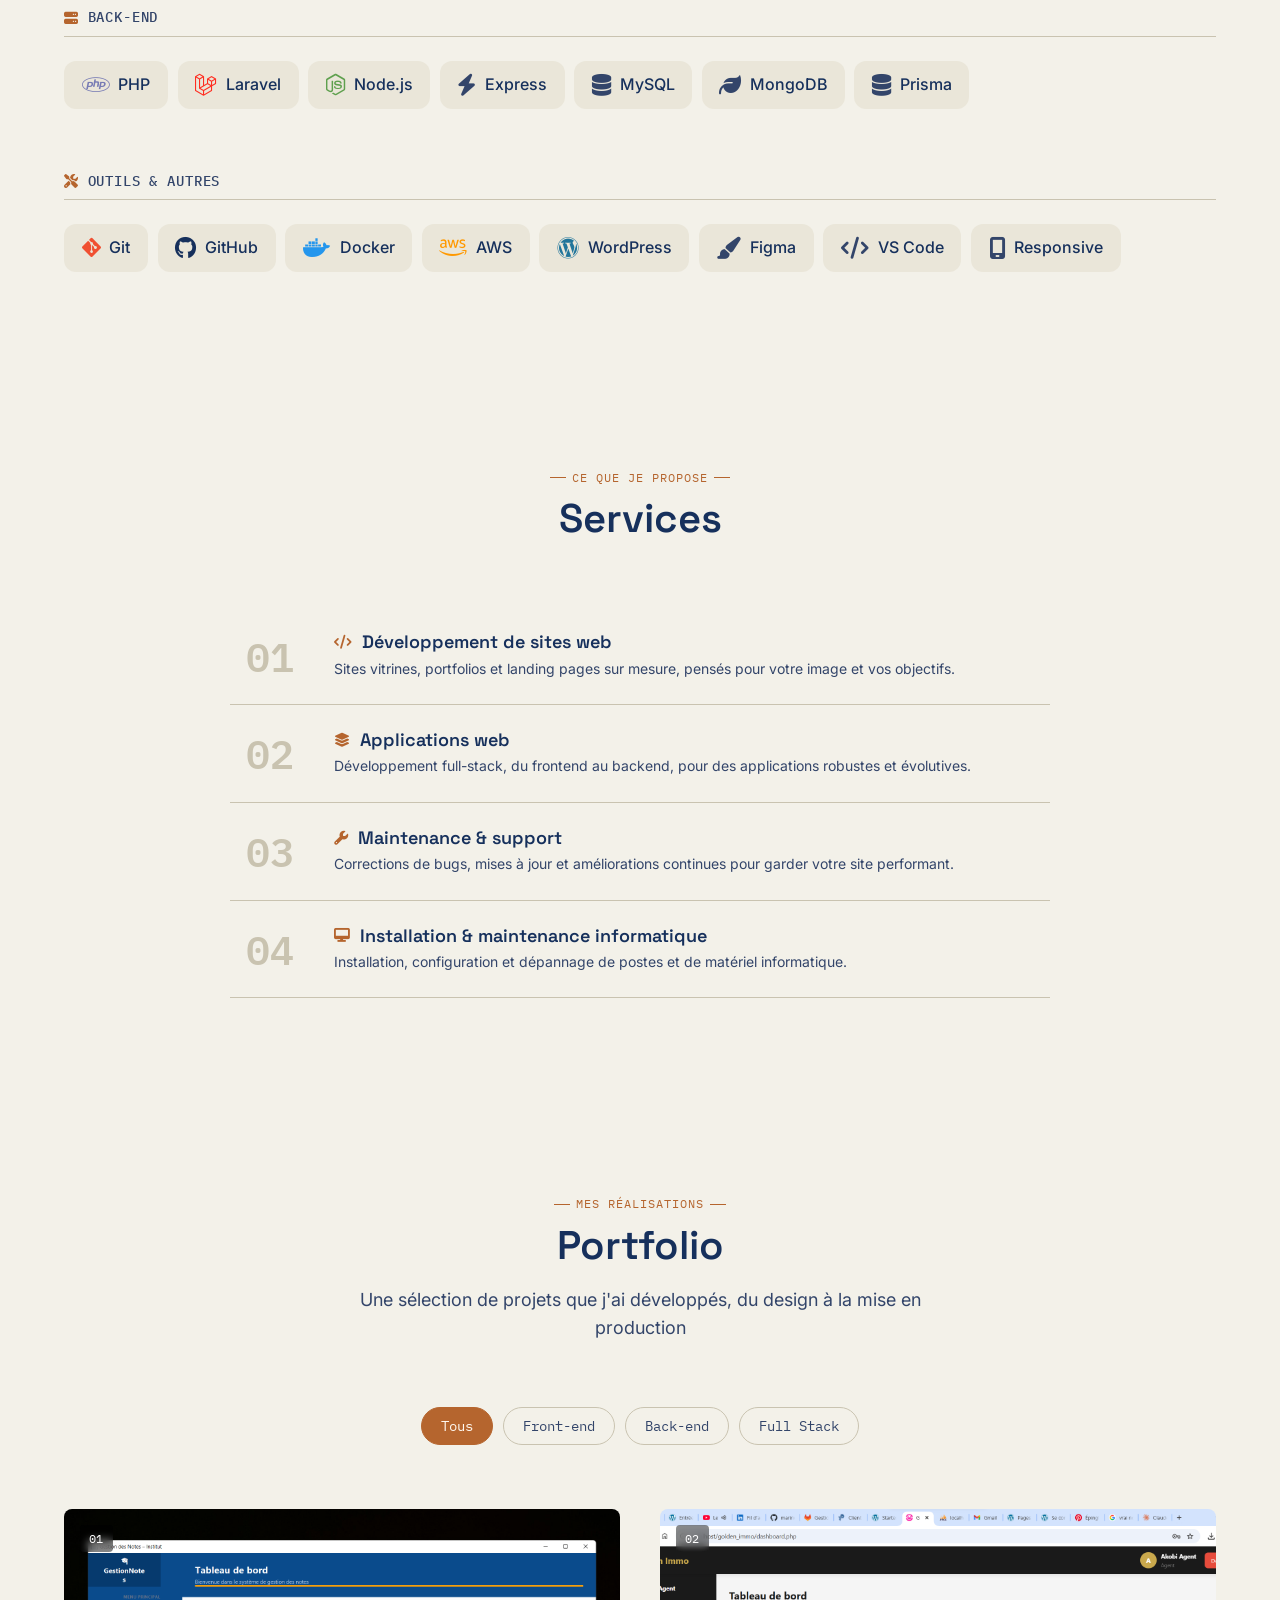
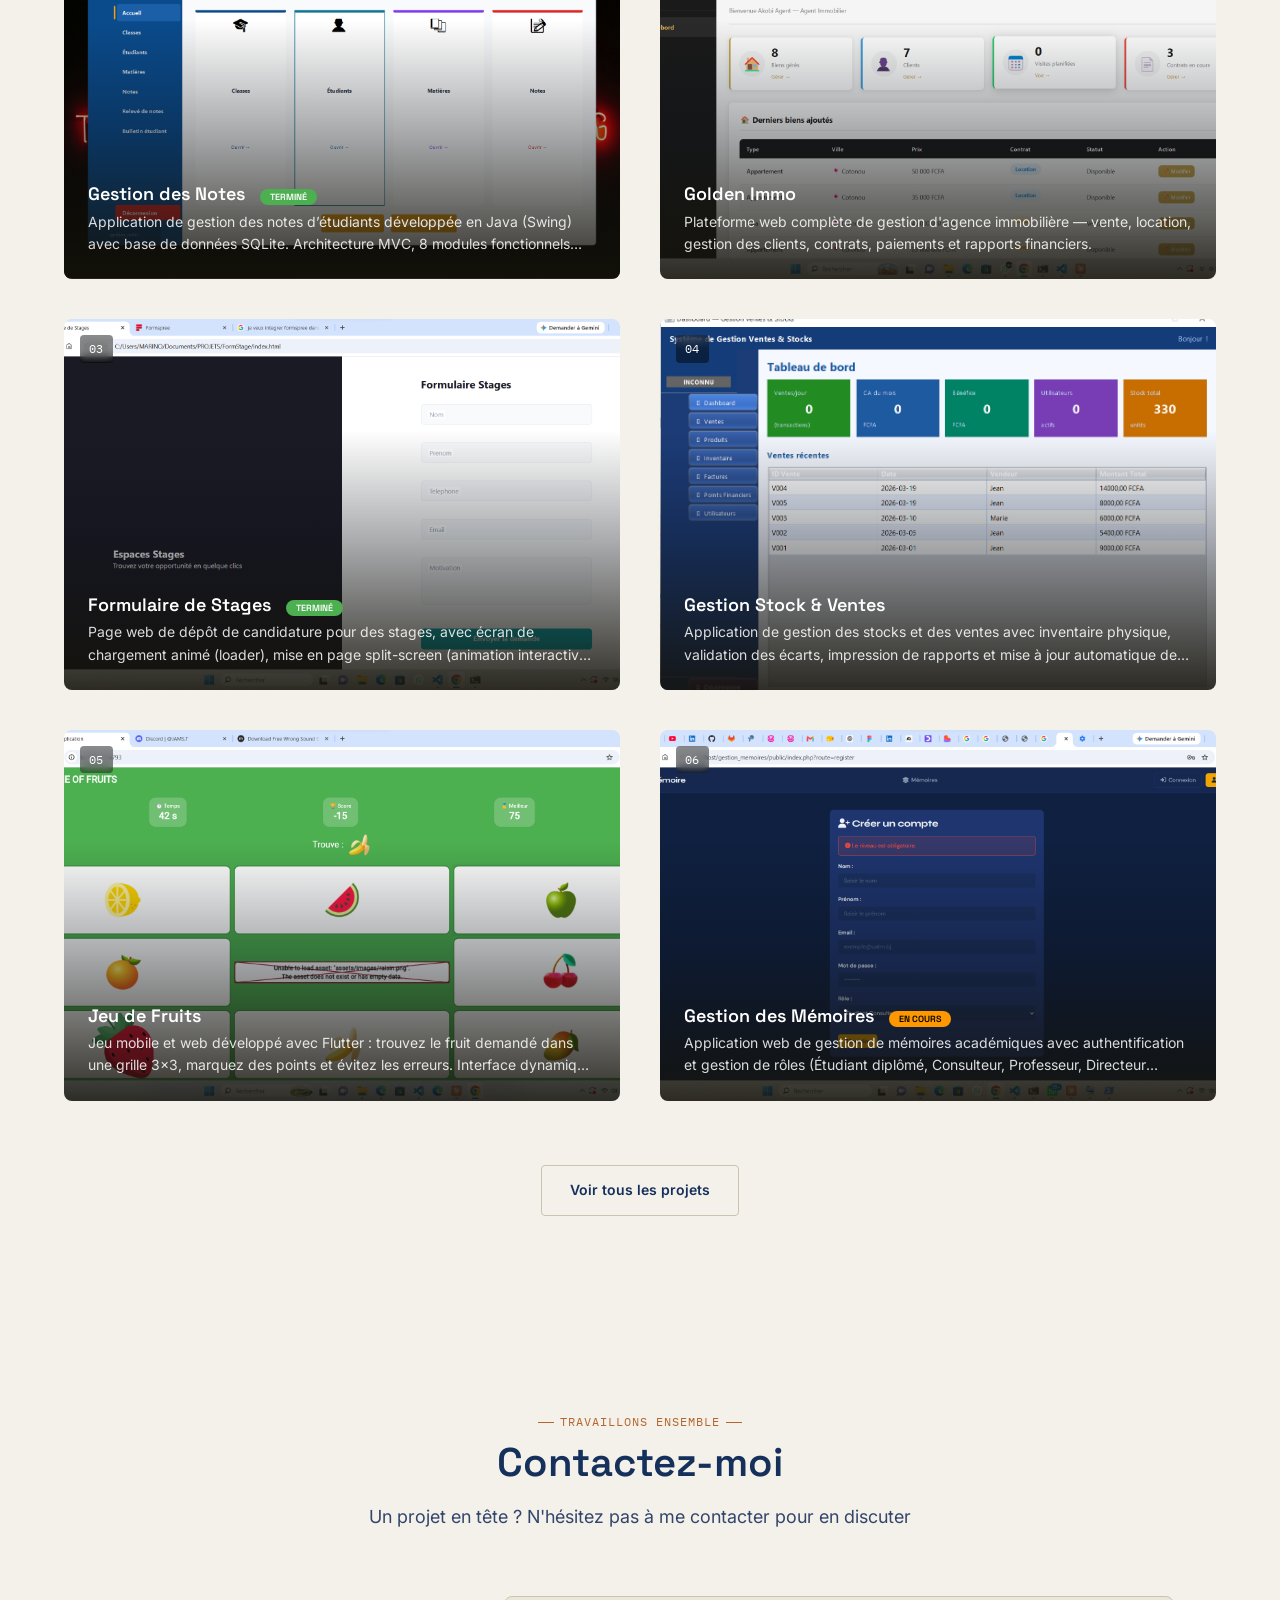
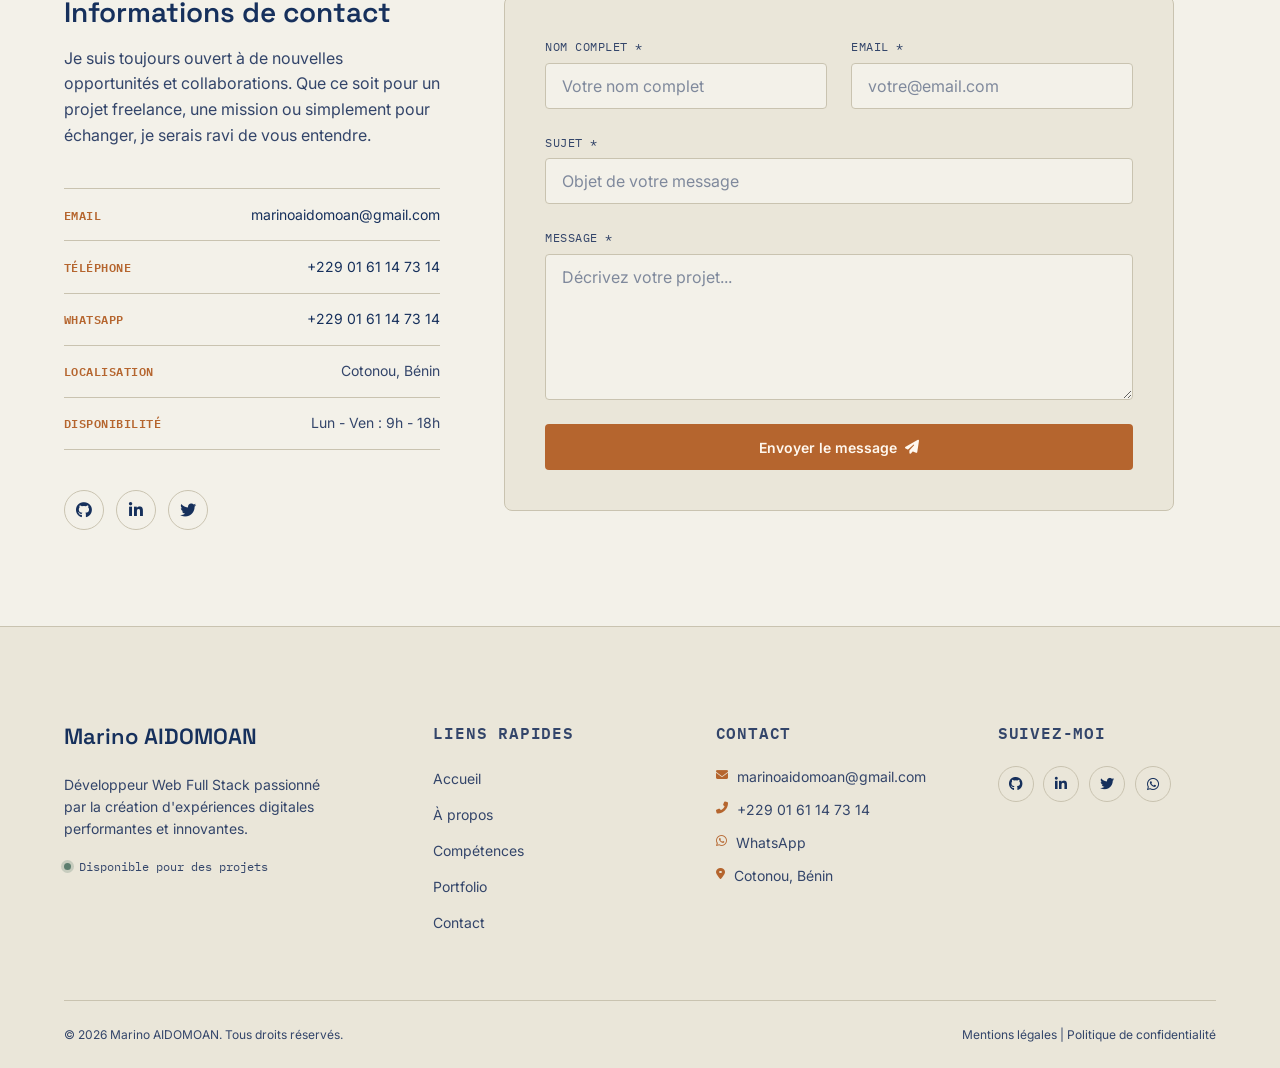
==== commit 8afd5e40: "Ajout du gitignore et changement de le photo du about" ====
--- a/index.html
+++ b/index.html
@@ -5,6 +5,25 @@
     <meta name="viewport" content="width=device-width, initial-scale=1.0">
     <title>Marino AIDOMOAN | Développeur Web Full Stack</title>
 
+    <meta name="description" content="Portfolio de Marino AIDOMOAN, développeur web full stack basé à Cotonou, Bénin. Découvrez mes projets, compétences et services en développement front-end et back-end.">
+    <meta name="keywords" content="développeur web, full stack, Cotonou, Bénin, portfolio, HTML, CSS, JavaScript, Java, Node.js">
+    <meta name="author" content="Marino AIDOMOAN">
+    <link rel="canonical" href="https://marino-aidomoan.vercel.app/">
+
+    <!-- Open Graph (WhatsApp, LinkedIn, Facebook) -->
+    <meta property="og:type" content="website">
+    <meta property="og:url" content="https://marino-aidomoan.vercel.app/">
+    <meta property="og:title" content="Marino AIDOMOAN | Développeur Web Full Stack">
+    <meta property="og:description" content="Portfolio de Marino AIDOMOAN, développeur web full stack basé à Cotonou, Bénin. Découvrez mes projets, compétences et services.">
+    <meta property="og:image" content="https://marino-aidomoan.vercel.app/assets/img/og-image.jpg">
+    <meta property="og:locale" content="fr_FR">
+
+    <!-- Twitter Card -->
+    <meta name="twitter:card" content="summary_large_image">
+    <meta name="twitter:title" content="Marino AIDOMOAN | Développeur Web Full Stack">
+    <meta name="twitter:description" content="Portfolio de Marino AIDOMOAN, développeur web full stack basé au Bénin.">
+    <meta name="twitter:image" content="https://marino-aidomoan.vercel.app/assets/img/og-image.jpg">
+
     <!--Icon site-->
     <link rel="icon" type="image/png" href="assets/img/Marino (1).png">
 
@@ -14,9 +33,34 @@
     <link href="https://fonts.googleapis.com/css2?family=Space+Grotesk:wght@400;500;600;700&family=Inter:wght@400;500;600;700;800&family=IBM+Plex+Mono:wght@400;500;600&display=swap" rel="stylesheet">
 
     <!--Icônes Font Awesome-->
-    <link rel="stylesheet" href="https://cdnjs.cloudflare.com/ajax/libs/font-awesome/6.5.2/css/all.min.css">
+    <link rel="stylesheet" 
+      href="https://cdnjs.cloudflare.com/ajax/libs/font-awesome/6.5.2/css/all.min.css"
+      integrity="sha512-SnH5WK+bZxgPHs44uWIX+LLJAJ9/2PkPKZ5QiAj6Ta86w+fsb2TkcmfRyVX3pBnMFcV7oQPJkl9QevSCWr3W6A=="
+      crossorigin="anonymous"
+      referrerpolicy="no-referrer">
 
     <link rel="stylesheet" href="style.css">
+
+    <script type="application/ld+json">
+        {
+        "@context": "https://schema.org",
+        "@type": "Person",
+        "name": "Marino AIDOMOAN",
+        "jobTitle": "Développeur Web Full Stack",
+        "url": "https://marino-aidomoan.vercel.app/",
+        "sameAs": [
+            "https://github.com/marinoaidomoan-gif",
+            "https://www.linkedin.com/in/marino-aidomoan-600b323bb/",
+            "https://x.com/Marino_ama"
+        ],
+        "address": {
+            "@type": "PostalAddress",
+            "addressLocality": "Cotonou",
+            "addressCountry": "BJ"
+        },
+        "knowsAbout": ["HTML", "CSS", "JavaScript", "Java", "Node.js", "PHP", "Laravel"]
+        }
+    </script>
 </head>
 <body>
 
@@ -122,7 +166,7 @@
                     <div class="colonne-image">
                         <div class="conteneur-image">
                             <img 
-                                src="assets/img/maphoto.jpeg" 
+                                src="assets/img/ma-photo.jpeg" 
                                 alt="Marino AIDOMOAN - Développeur Full Stack" 
                                 class="photo-profil"
                             >
@@ -183,11 +227,11 @@
                             <span class="etiquette-techno">Vue.js</span>
                             <span class="etiquette-techno">Node.js</span>
                             <span class="etiquette-techno">PHP / Laravel</span>
-                            <span class="etiquette-techno">Symfony</span>
+                            <span class="etiquette-techno">Java</span>
                             <span class="etiquette-techno">MongoDB</span>
                             <span class="etiquette-techno">MySQL</span>
                             <span class="etiquette-techno">Docker</span>
-                            <span class="etiquette-techno">AWS</span>
+                            <span class="etiquette-techno">Flutter</span>
                         </div>
 
                         <!-- Points forts -->
--- a/style.css
+++ b/style.css
@@ -68,6 +68,10 @@
 
     --ombre-sm: 0 1px 2px rgba(0, 0, 0, 0.25);
     --ombre-md: 0 4px 16px rgba(0, 0, 0, 0.35);
+}
+
+body.dark-mode .logo-image {
+    filter: invert(1) brightness(1.8);
 }
 
 /* ----- 2. Reset ----- */
@@ -1056,6 +1060,11 @@
 
 .portfolio { padding-block: var(--espace-2xl); }
 
+.page-projets {
+    padding-top: calc(76px + var(--espace-2xl));
+    padding-bottom: var(--espace-2xl);
+}
+
 .filtres-portfolio {
     display: flex;
     flex-wrap: wrap;
